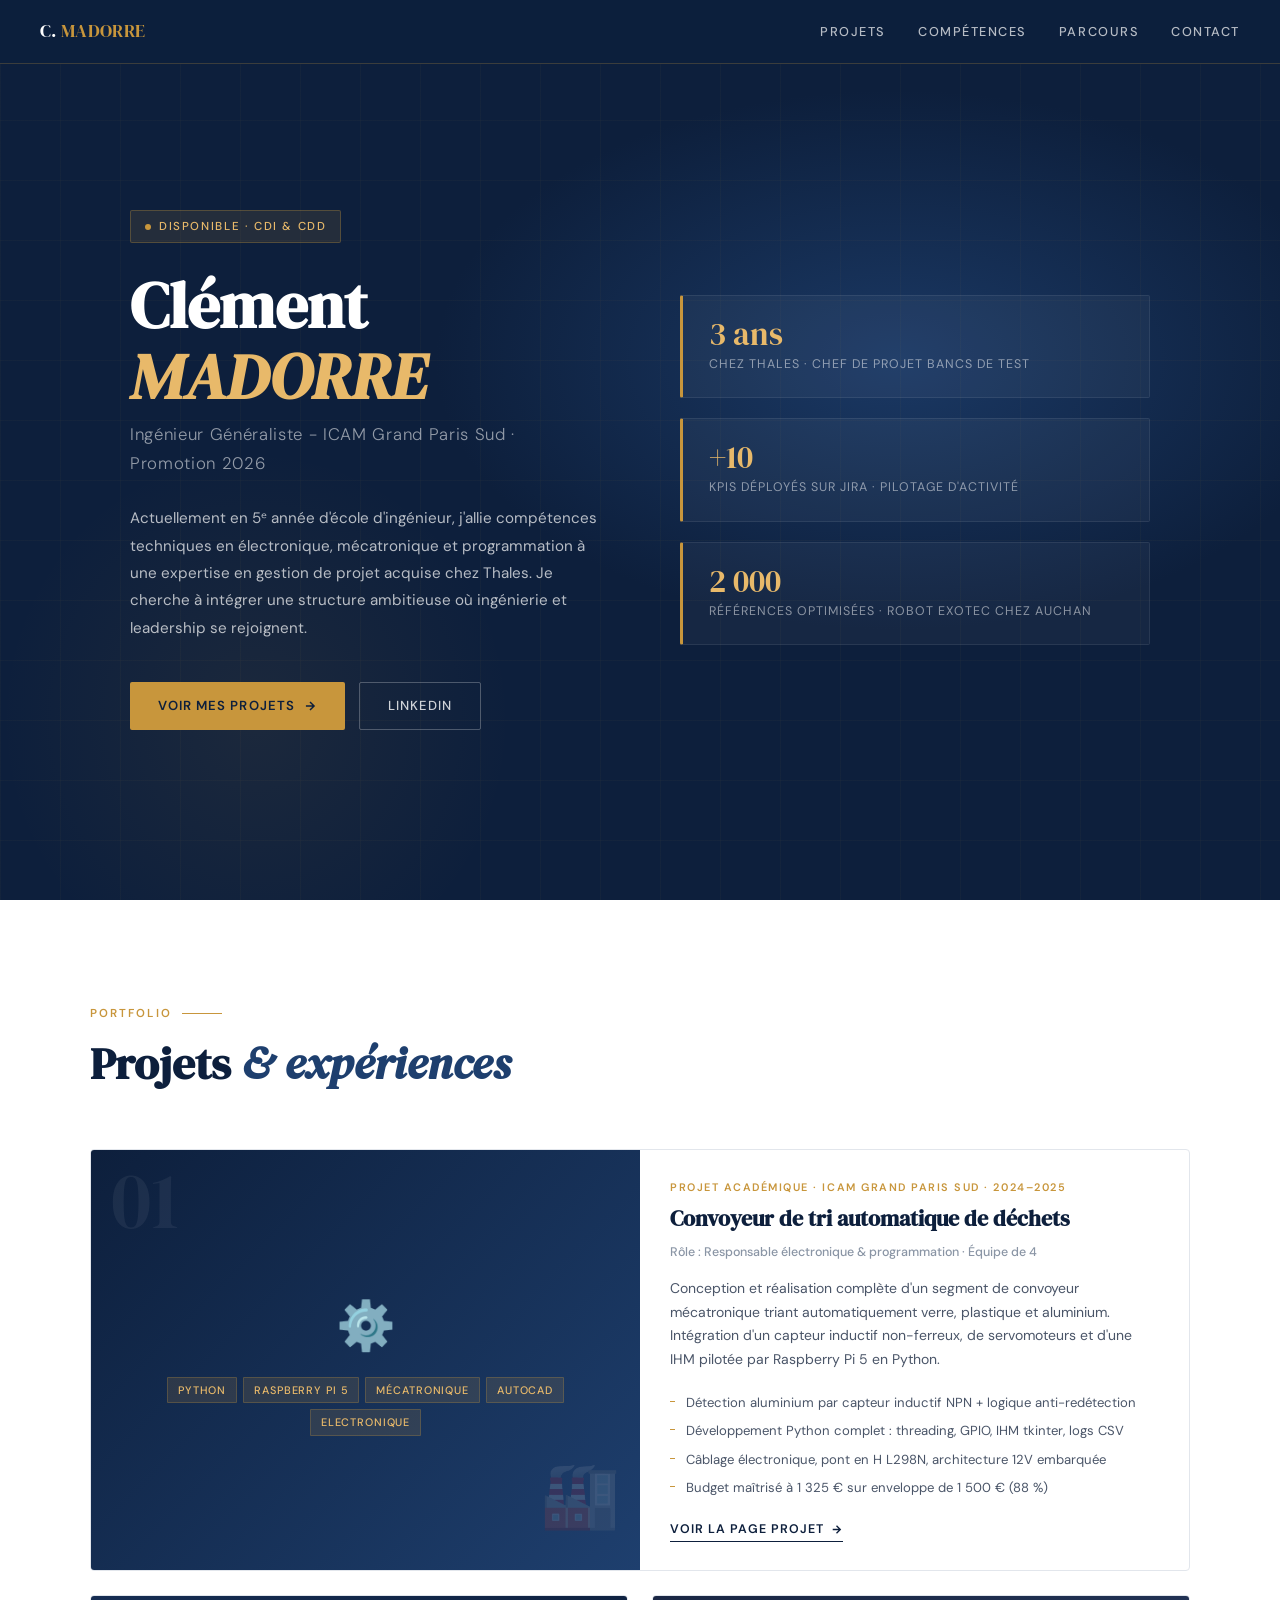
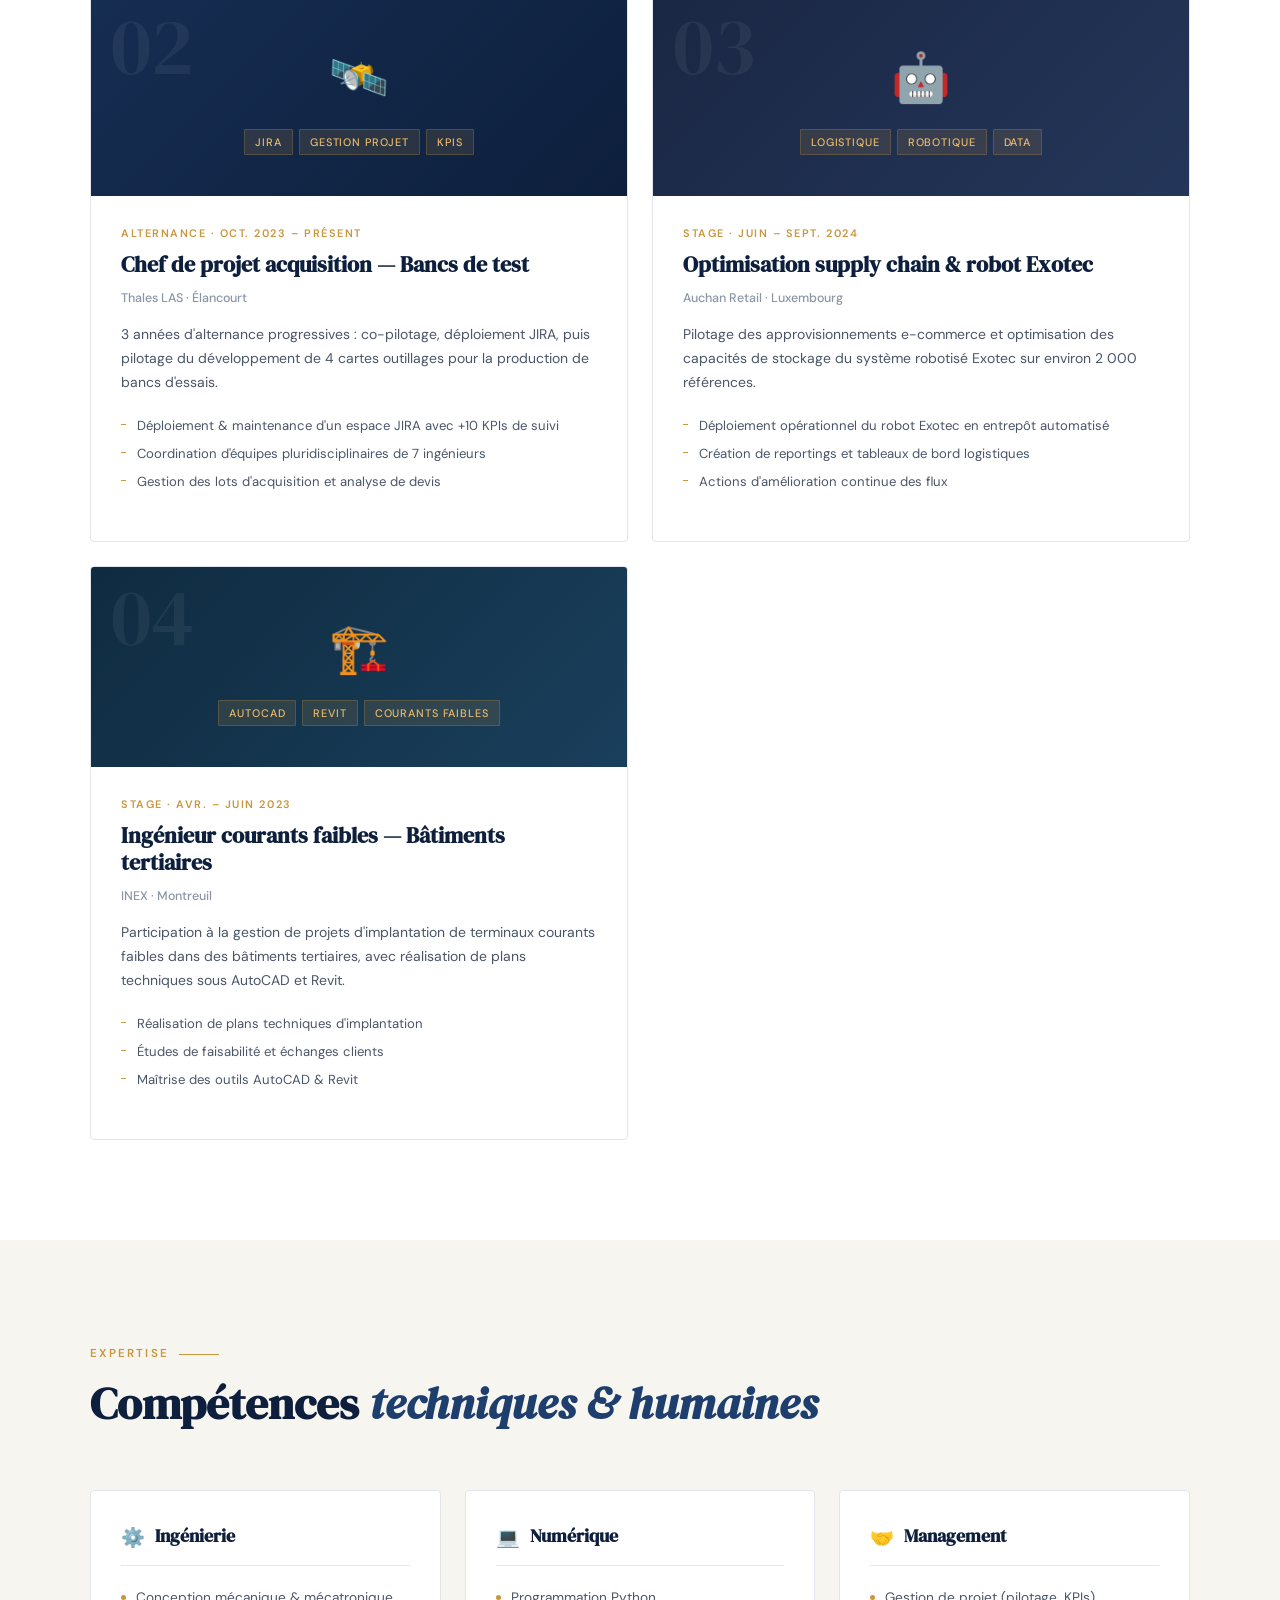
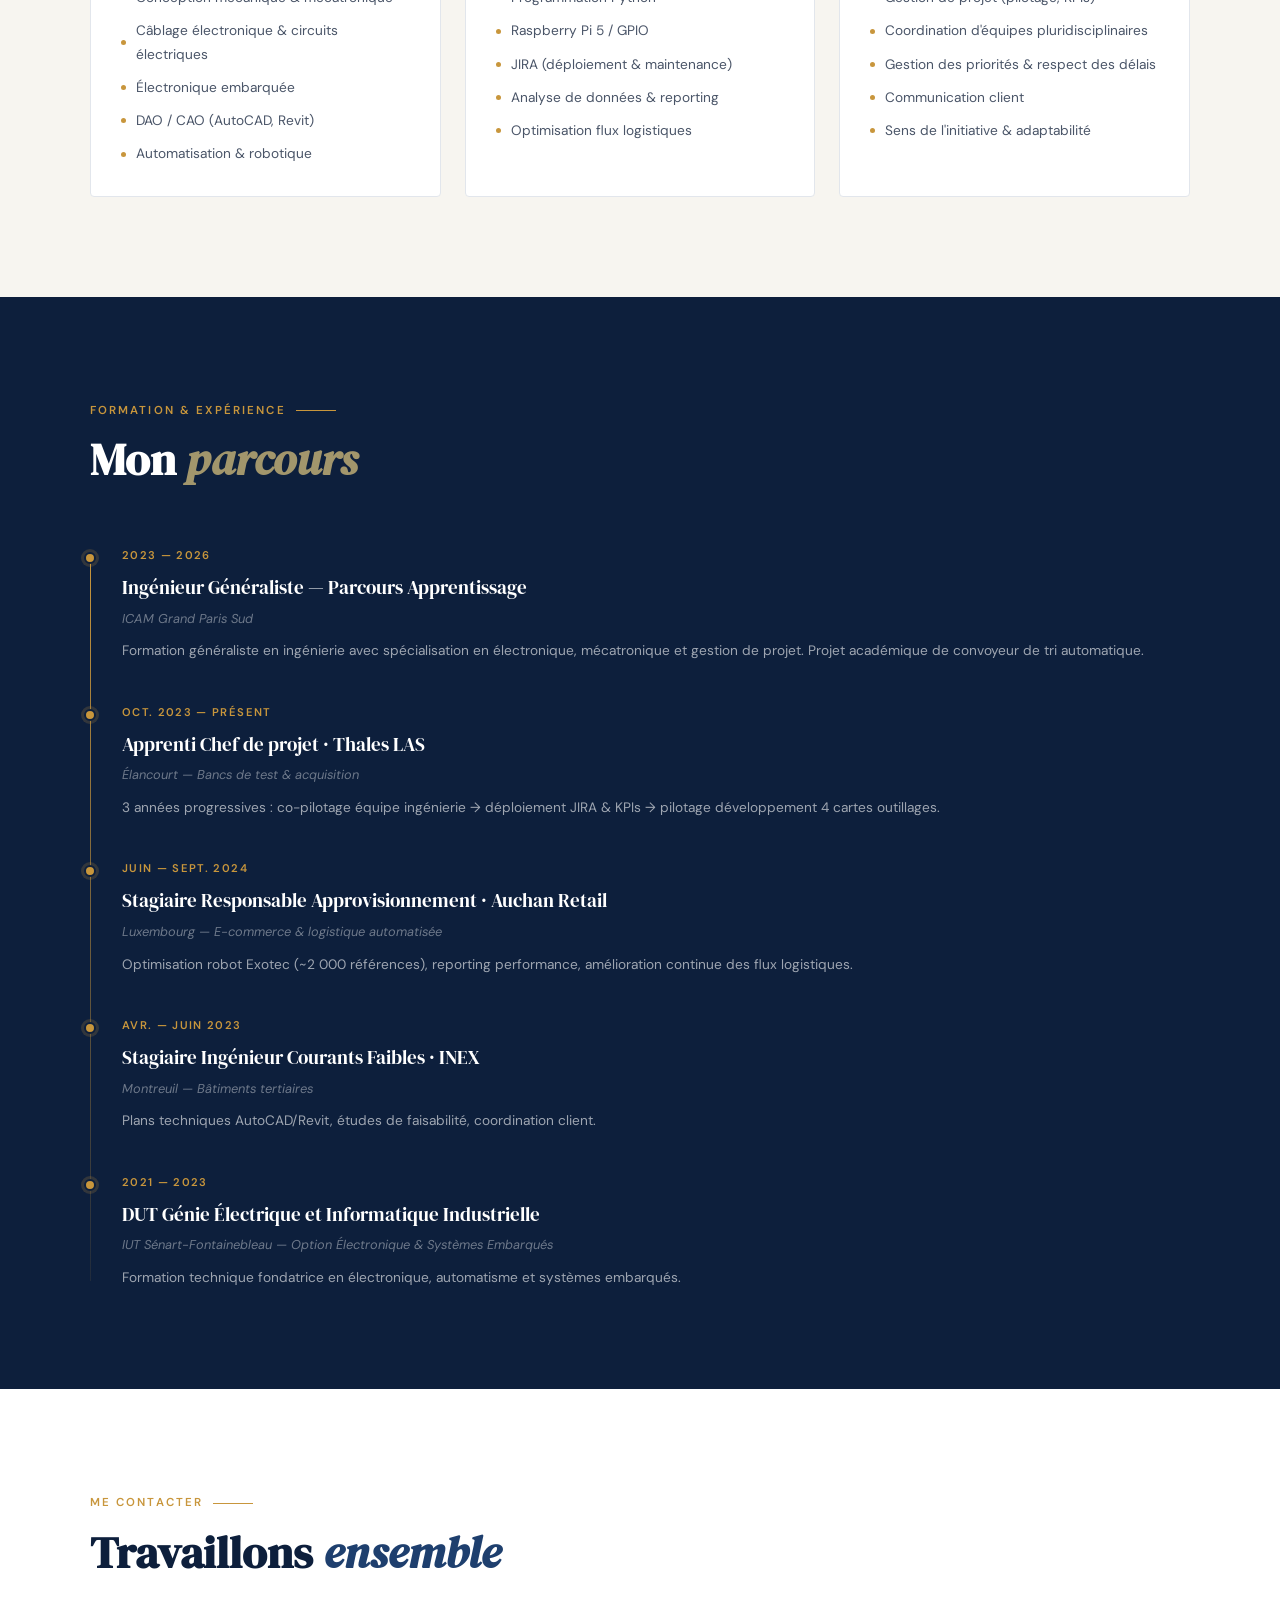
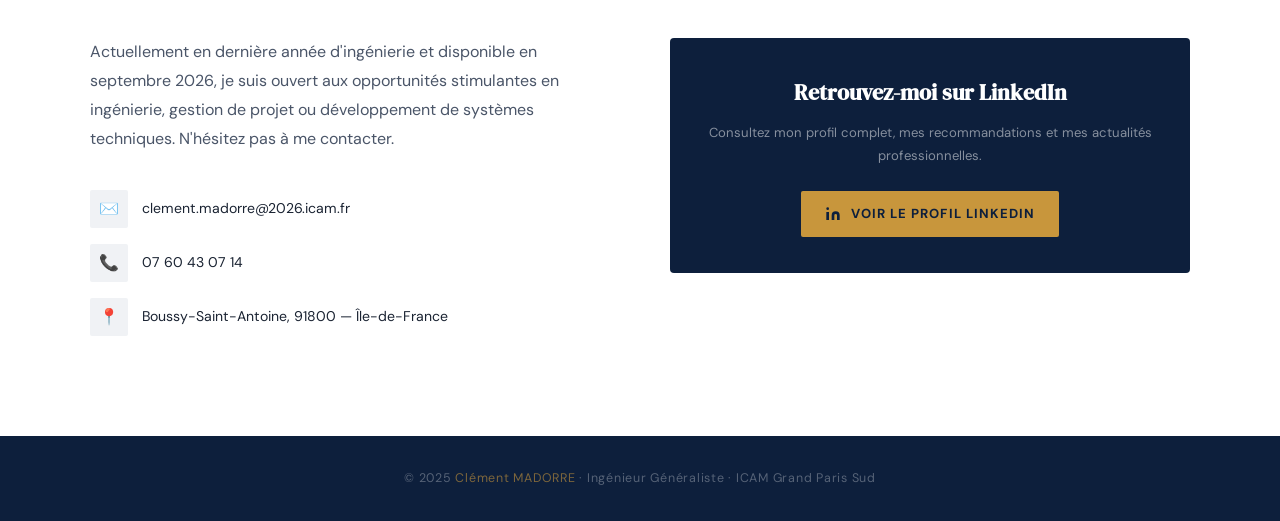
==== index.html @ f9c8847c "Update index.html" ====
<!DOCTYPE html>
<html lang="fr">
<head>
<meta charset="UTF-8">
<meta name="viewport" content="width=device-width, initial-scale=1.0">
<title>Clément MADORRE — Ingénieur Généraliste</title>
<link rel="preconnect" href="https://fonts.googleapis.com">
<link rel="preconnect" href="https://fonts.gstatic.com" crossorigin>
<link href="https://fonts.googleapis.com/css2?family=DM+Serif+Display:ital@0;1&family=DM+Sans:ital,opsz,wght@0,9..40,300;0,9..40,400;0,9..40,500;0,9..40,600;1,9..40,300&display=swap" rel="stylesheet">
<style>
*, *::before, *::after { margin: 0; padding: 0; box-sizing: border-box; }

:root {
  --navy: #0d1f3c;
  --navy-mid: #162d52;
  --navy-light: #1e3f6e;
  --gold: #c8963c;
  --gold-light: #e8b96a;
  --cream: #f7f5f0;
  --white: #ffffff;
  --gray-100: #f0f2f5;
  --gray-200: #e2e6ec;
  --gray-400: #8a95a5;
  --gray-600: #4a5568;
  --text: #1a2332;
}

html { scroll-behavior: smooth; }

body {
  font-family: 'DM Sans', sans-serif;
  background: var(--cream);
  color: var(--text);
  overflow-x: hidden;
  font-size: 15px;
  line-height: 1.7;
}

/* ─── NAV ─── */
nav {
  position: fixed;
  top: 0;
  left: 0;
  right: 0;
  z-index: 100;
  padding: 0 40px;
  height: 64px;
  display: flex;
  align-items: center;
  justify-content: space-between;
  background: rgba(13, 31, 60, 0.97);
  backdrop-filter: blur(12px);
  border-bottom: 1px solid rgba(200, 150, 60, 0.25);
}

.nav-logo {
  font-family: 'DM Serif Display', serif;
  color: var(--white);
  font-size: 1.1rem;
  letter-spacing: 0.02em;
}

.nav-logo span { color: var(--gold); }

.nav-links { display: flex; gap: 32px; list-style: none; }
.nav-links a {
  color: rgba(255,255,255,0.7);
  text-decoration: none;
  font-size: 0.8rem;
  font-weight: 500;
  letter-spacing: 0.12em;
  text-transform: uppercase;
  transition: color 0.2s;
}
.nav-links a:hover { color: var(--gold-light); }

/* ─── HERO ─── */
.hero {
  min-height: 100vh;
  background: var(--navy);
  display: flex;
  align-items: center;
  position: relative;
  overflow: hidden;
}

.hero::before {
  content: '';
  position: absolute;
  inset: 0;
  background:
    radial-gradient(ellipse 60% 50% at 70% 40%, rgba(30, 63, 110, 0.8) 0%, transparent 60%),
    radial-gradient(ellipse 40% 60% at 20% 80%, rgba(200, 150, 60, 0.08) 0%, transparent 50%);
}

.hero-grid {
  position: absolute;
  inset: 0;
  background-image:
    linear-gradient(rgba(200,150,60,0.04) 1px, transparent 1px),
    linear-gradient(90deg, rgba(200,150,60,0.04) 1px, transparent 1px);
  background-size: 60px 60px;
}

.hero-content {
  position: relative;
  max-width: 1100px;
  margin: 0 auto;
  padding: 120px 40px 80px;
  display: grid;
  grid-template-columns: 1fr 1fr;
  gap: 80px;
  align-items: center;
}

.hero-tag {
  display: inline-flex;
  align-items: center;
  gap: 8px;
  background: rgba(200, 150, 60, 0.12);
  border: 1px solid rgba(200, 150, 60, 0.3);
  color: var(--gold-light);
  padding: 6px 14px;
  border-radius: 2px;
  font-size: 0.72rem;
  font-weight: 500;
  letter-spacing: 0.14em;
  text-transform: uppercase;
  margin-bottom: 28px;
}

.hero-tag::before {
  content: '';
  width: 6px;
  height: 6px;
  border-radius: 50%;
  background: var(--gold);
  animation: pulse-dot 2s ease-in-out infinite;
}

@keyframes pulse-dot {
  0%, 100% { opacity: 1; transform: scale(1); }
  50% { opacity: 0.4; transform: scale(0.7); }
}

.hero-name {
  font-family: 'DM Serif Display', serif;
  font-size: clamp(2.8rem, 5vw, 4.2rem);
  color: var(--white);
  line-height: 1.1;
  margin-bottom: 8px;
}

.hero-name em {
  font-style: italic;
  color: var(--gold-light);
}

.hero-title {
  font-size: 1.05rem;
  color: rgba(255,255,255,0.55);
  font-weight: 300;
  letter-spacing: 0.04em;
  margin-bottom: 28px;
}

.hero-bio {
  color: rgba(255,255,255,0.7);
  font-size: 0.95rem;
  line-height: 1.8;
  max-width: 480px;
  margin-bottom: 40px;
}

.hero-cta {
  display: flex;
  gap: 14px;
  flex-wrap: wrap;
}

.btn-primary {
  background: var(--gold);
  color: var(--navy);
  padding: 12px 28px;
  border-radius: 2px;
  text-decoration: none;
  font-weight: 600;
  font-size: 0.82rem;
  letter-spacing: 0.08em;
  text-transform: uppercase;
  transition: background 0.2s, transform 0.15s;
  display: inline-flex;
  align-items: center;
  gap: 8px;
}

.btn-primary:hover { background: var(--gold-light); transform: translateY(-1px); }

.btn-outline {
  border: 1px solid rgba(255,255,255,0.25);
  color: rgba(255,255,255,0.8);
  padding: 12px 28px;
  border-radius: 2px;
  text-decoration: none;
  font-weight: 500;
  font-size: 0.82rem;
  letter-spacing: 0.08em;
  text-transform: uppercase;
  transition: border-color 0.2s, color 0.2s, transform 0.15s;
}

.btn-outline:hover {
  border-color: var(--gold-light);
  color: var(--gold-light);
  transform: translateY(-1px);
}

.hero-stats {
  display: grid;
  gap: 20px;
}

.stat-card {
  background: rgba(255,255,255,0.04);
  border: 1px solid rgba(255,255,255,0.08);
  border-left: 3px solid var(--gold);
  padding: 22px 26px;
  border-radius: 2px;
  transition: background 0.2s;
}

.stat-card:hover { background: rgba(255,255,255,0.07); }

.stat-num {
  font-family: 'DM Serif Display', serif;
  font-size: 2rem;
  color: var(--gold-light);
  line-height: 1;
  margin-bottom: 4px;
}

.stat-label {
  font-size: 0.78rem;
  color: rgba(255,255,255,0.5);
  letter-spacing: 0.08em;
  text-transform: uppercase;
}

/* ─── SECTIONS ─── */
.section { padding: 100px 40px; }
.section-inner { max-width: 1100px; margin: 0 auto; }

.section-header {
  margin-bottom: 60px;
}

.section-label {
  display: inline-flex;
  align-items: center;
  gap: 10px;
  color: var(--gold);
  font-size: 0.72rem;
  font-weight: 600;
  letter-spacing: 0.18em;
  text-transform: uppercase;
  margin-bottom: 14px;
}

.section-label::after {
  content: '';
  display: block;
  width: 40px;
  height: 1px;
  background: var(--gold);
}

.section-title {
  font-family: 'DM Serif Display', serif;
  font-size: clamp(2rem, 3.5vw, 2.8rem);
  color: var(--navy);
  line-height: 1.15;
}

.section-title em { font-style: italic; color: var(--navy-light); }

/* ─── PROJECTS ─── */
.projects-bg { background: var(--white); }

.projects-grid {
  display: grid;
  grid-template-columns: repeat(2, 1fr);
  gap: 24px;
}

.project-card {
  background: var(--white);
  border: 1px solid var(--gray-200);
  border-radius: 4px;
  overflow: hidden;
  transition: transform 0.25s, box-shadow 0.25s;
  position: relative;
}

.project-card:hover {
  transform: translateY(-4px);
  box-shadow: 0 20px 50px rgba(13, 31, 60, 0.1);
}

.project-card.featured {
  grid-column: 1 / -1;
  display: grid;
  grid-template-columns: 1fr 1fr;
}

.project-visual {
  background: var(--navy);
  min-height: 200px;
  display: flex;
  align-items: center;
  justify-content: center;
  position: relative;
  overflow: hidden;
}

.project-card.featured .project-visual { min-height: 340px; }

.project-visual-icon {
  font-size: 4rem;
  opacity: 0.15;
  position: absolute;
  bottom: 20px;
  right: 20px;
}

.project-visual-content {
  position: relative;
  z-index: 1;
  text-align: center;
  padding: 30px;
}

.project-num {
  font-family: 'DM Serif Display', serif;
  font-size: 5rem;
  color: rgba(255,255,255,0.06);
  position: absolute;
  top: 10px;
  left: 20px;
  line-height: 1;
  pointer-events: none;
  user-select: none;
}

.project-icon-main {
  font-size: 3rem;
  margin-bottom: 10px;
  display: block;
}

.project-tech-pills {
  display: flex;
  flex-wrap: wrap;
  gap: 6px;
  justify-content: center;
}

.tech-pill {
  background: rgba(200, 150, 60, 0.15);
  color: var(--gold-light);
  border: 1px solid rgba(200, 150, 60, 0.25);
  padding: 3px 10px;
  border-radius: 1px;
  font-size: 0.68rem;
  font-weight: 500;
  letter-spacing: 0.08em;
  text-transform: uppercase;
}

.project-body {
  padding: 28px 30px;
  display: flex;
  flex-direction: column;
}

.project-category {
  font-size: 0.68rem;
  font-weight: 600;
  letter-spacing: 0.14em;
  text-transform: uppercase;
  color: var(--gold);
  margin-bottom: 8px;
}

.project-name {
  font-family: 'DM Serif Display', serif;
  font-size: 1.35rem;
  color: var(--navy);
  line-height: 1.25;
  margin-bottom: 10px;
}

.project-company {
  font-size: 0.78rem;
  color: var(--gray-400);
  margin-bottom: 14px;
  font-weight: 500;
}

.project-desc {
  font-size: 0.875rem;
  color: var(--gray-600);
  line-height: 1.7;
  flex: 1;
  margin-bottom: 20px;
}

.project-highlights {
  list-style: none;
  margin-bottom: 20px;
  display: flex;
  flex-direction: column;
  gap: 6px;
}

.project-highlights li {
  font-size: 0.82rem;
  color: var(--gray-600);
  padding-left: 16px;
  position: relative;
}

.project-highlights li::before {
  content: '';
  position: absolute;
  left: 0;
  top: 9px;
  width: 5px;
  height: 1px;
  background: var(--gold);
}

.project-link {
  display: inline-flex;
  align-items: center;
  gap: 6px;
  color: var(--navy);
  text-decoration: none;
  font-size: 0.78rem;
  font-weight: 600;
  letter-spacing: 0.08em;
  text-transform: uppercase;
  border-bottom: 1.5px solid var(--navy);
  padding-bottom: 1px;
  width: fit-content;
  transition: color 0.2s, border-color 0.2s;
  margin-top: auto;
}

.project-link:hover { color: var(--gold); border-color: var(--gold); }
.project-link svg { transition: transform 0.2s; }
.project-link:hover svg { transform: translateX(3px); }

/* ─── SKILLS ─── */
.skills-bg { background: var(--cream); }

.skills-grid {
  display: grid;
  grid-template-columns: repeat(3, 1fr);
  gap: 24px;
}

.skill-group {
  background: var(--white);
  border: 1px solid var(--gray-200);
  padding: 30px;
  border-radius: 4px;
}

.skill-group-title {
  font-family: 'DM Serif Display', serif;
  font-size: 1.1rem;
  color: var(--navy);
  margin-bottom: 20px;
  padding-bottom: 12px;
  border-bottom: 1px solid var(--gray-200);
  display: flex;
  align-items: center;
  gap: 10px;
}

.skill-group-title span { font-size: 1.2rem; }

.skill-list {
  list-style: none;
  display: flex;
  flex-direction: column;
  gap: 10px;
}

.skill-item {
  display: flex;
  align-items: center;
  gap: 10px;
  font-size: 0.855rem;
  color: var(--gray-600);
}

.skill-dot {
  width: 5px;
  height: 5px;
  border-radius: 50%;
  background: var(--gold);
  flex-shrink: 0;
}

/* ─── TIMELINE / PARCOURS ─── */
.parcours-bg { background: var(--navy); }
.parcours-bg .section-title { color: var(--white); }
.parcours-bg .section-label { color: var(--gold); }
.parcours-bg .section-label::after { background: var(--gold); }

.timeline {
  position: relative;
  padding-left: 32px;
}

.timeline::before {
  content: '';
  position: absolute;
  left: 0;
  top: 8px;
  bottom: 8px;
  width: 1px;
  background: linear-gradient(to bottom, var(--gold), rgba(200,150,60,0.1));
}

.timeline-item {
  position: relative;
  margin-bottom: 40px;
  animation: fade-up 0.5s ease both;
}

.timeline-item:last-child { margin-bottom: 0; }

.timeline-dot {
  position: absolute;
  left: -38px;
  top: 6px;
  width: 12px;
  height: 12px;
  border-radius: 50%;
  background: var(--gold);
  border: 2px solid var(--navy);
  box-shadow: 0 0 0 3px rgba(200,150,60,0.2);
}

.timeline-date {
  font-size: 0.7rem;
  font-weight: 600;
  letter-spacing: 0.12em;
  text-transform: uppercase;
  color: var(--gold);
  margin-bottom: 6px;
}

.timeline-title {
  font-family: 'DM Serif Display', serif;
  font-size: 1.2rem;
  color: var(--white);
  margin-bottom: 4px;
}

.timeline-org {
  font-size: 0.8rem;
  color: rgba(255,255,255,0.4);
  margin-bottom: 10px;
  font-style: italic;
}

.timeline-desc {
  font-size: 0.855rem;
  color: rgba(255,255,255,0.6);
  line-height: 1.7;
}

/* ─── CONTACT ─── */
.contact-bg { background: var(--white); }

.contact-grid {
  display: grid;
  grid-template-columns: 1fr 1fr;
  gap: 60px;
  align-items: start;
}

.contact-text {
  font-size: 1rem;
  color: var(--gray-600);
  line-height: 1.8;
  margin-bottom: 36px;
}

.contact-items {
  display: flex;
  flex-direction: column;
  gap: 16px;
}

.contact-item {
  display: flex;
  align-items: center;
  gap: 14px;
  text-decoration: none;
  color: var(--text);
  font-size: 0.88rem;
  transition: color 0.2s;
}

.contact-item:hover { color: var(--gold); }

.contact-icon {
  width: 38px;
  height: 38px;
  background: var(--gray-100);
  border-radius: 2px;
  display: flex;
  align-items: center;
  justify-content: center;
  font-size: 1rem;
  flex-shrink: 0;
}

.contact-qr {
  background: var(--navy);
  border-radius: 4px;
  padding: 36px;
  text-align: center;
  color: var(--white);
}

.contact-qr h3 {
  font-family: 'DM Serif Display', serif;
  font-size: 1.4rem;
  margin-bottom: 10px;
}

.contact-qr p {
  font-size: 0.82rem;
  color: rgba(255,255,255,0.5);
  margin-bottom: 24px;
}

.linkedin-cta {
  display: inline-flex;
  align-items: center;
  gap: 10px;
  background: var(--gold);
  color: var(--navy);
  text-decoration: none;
  padding: 12px 24px;
  border-radius: 2px;
  font-weight: 700;
  font-size: 0.82rem;
  letter-spacing: 0.08em;
  text-transform: uppercase;
  transition: background 0.2s;
}

.linkedin-cta:hover { background: var(--gold-light); }

/* ─── FOOTER ─── */
footer {
  background: var(--navy);
  padding: 32px 40px;
  text-align: center;
  color: rgba(255,255,255,0.3);
  font-size: 0.78rem;
  letter-spacing: 0.06em;
}

footer span { color: rgba(200,150,60,0.6); }

/* ─── ANIMATIONS ─── */
@keyframes fade-up {
  from { opacity: 0; transform: translateY(20px); }
  to { opacity: 1; transform: translateY(0); }
}

.reveal {
  opacity: 0;
  transform: translateY(24px);
  transition: opacity 0.6s ease, transform 0.6s ease;
}

.reveal.visible {
  opacity: 1;
  transform: translateY(0);
}

/* ─── RESPONSIVE ─── */
@media (max-width: 900px) {
  .hero-content { grid-template-columns: 1fr; gap: 40px; }
  .hero-stats { grid-template-columns: repeat(3, 1fr); }
  .projects-grid { grid-template-columns: 1fr; }
  .project-card.featured { grid-template-columns: 1fr; }
  .skills-grid { grid-template-columns: 1fr 1fr; }
  .contact-grid { grid-template-columns: 1fr; }
  nav { padding: 0 20px; }
  .nav-links { gap: 18px; }
}

@media (max-width: 600px) {
  .section { padding: 70px 24px; }
  .hero-content { padding: 100px 24px 60px; }
  .hero-stats { grid-template-columns: 1fr; }
  .skills-grid { grid-template-columns: 1fr; }
  .nav-links { display: none; }
}
</style>
</head>
<body>

<!-- NAV -->
<nav>
  <div class="nav-logo">C. <span>MADORRE</span></div>
  <ul class="nav-links">
    <li><a href="#projets">Projets</a></li>
    <li><a href="#competences">Compétences</a></li>
    <li><a href="#parcours">Parcours</a></li>
    <li><a href="#contact">Contact</a></li>
  </ul>
</nav>

<!-- HERO -->
<section class="hero">
  <div class="hero-grid"></div>
  <div class="hero-content">
    <div>
      <div class="hero-tag">Disponible · CDI & CDD</div>
      <h1 class="hero-name">Clément<br><em>MADORRE</em></h1>
      <p class="hero-title">Ingénieur Généraliste - ICAM Grand Paris Sud · Promotion 2026</p>
      <p class="hero-bio">
        Actuellement en 5ᵉ année d'école d'ingénieur, j'allie compétences techniques en électronique, mécatronique et programmation à une expertise en gestion de projet acquise chez Thales. Je cherche à intégrer une structure ambitieuse où ingénierie et leadership se rejoignent.
      </p>
      <div class="hero-cta">
        <a href="#projets" class="btn-primary">
          Voir mes projets
          <svg width="14" height="14" viewBox="0 0 24 24" fill="none" stroke="currentColor" stroke-width="2.5"><path d="M5 12h14M12 5l7 7-7 7"/></svg>
        </a>
        <a href="https://www.linkedin.com/in/clément-madorre-2003c0310/" target="_blank" class="btn-outline">LinkedIn</a>
      </div>
    </div>
    <div class="hero-stats">
      <div class="stat-card">
        <div class="stat-num">3 ans</div>
        <div class="stat-label">Chez Thales · Chef de projet bancs de test</div>
      </div>
      <div class="stat-card">
        <div class="stat-num">+10</div>
        <div class="stat-label">KPIs déployés sur JIRA · Pilotage d'activité</div>
      </div>
      <div class="stat-card">
        <div class="stat-num">2 000</div>
        <div class="stat-label">Références optimisées · Robot Exotec chez Auchan</div>
      </div>
    </div>
  </div>
</section>

<!-- PROJETS -->
<section id="projets" class="section projects-bg">
  <div class="section-inner">
    <div class="section-header reveal">
      <div class="section-label">Portfolio</div>
      <h2 class="section-title">Projets <em>& expériences</em></h2>
    </div>

    <div class="projects-grid">

      <!-- FEATURED : CONVOYEUR -->
      <div class="project-card featured reveal">
        <div class="project-visual" style="background: linear-gradient(135deg, #0d1f3c 0%, #1e3f6e 100%);">
          <div class="project-num">01</div>
          <div class="project-visual-content">
            <span class="project-icon-main">⚙️</span>
            <div class="project-tech-pills">
              <span class="tech-pill">Python</span>
              <span class="tech-pill">Raspberry Pi 5</span>
              <span class="tech-pill">Mécatronique</span>
              <span class="tech-pill">AutoCAD</span>
              <span class="tech-pill">Electronique</span>
            </div>
          </div>
          <div class="project-visual-icon">🏭</div>
        </div>
        <div class="project-body">
          <div class="project-category">Projet académique · ICAM Grand Paris Sud · 2024–2025</div>
          <h3 class="project-name">Convoyeur de tri automatique de déchets</h3>
          <p class="project-company">Rôle : Responsable électronique & programmation · Équipe de 4</p>
          <p class="project-desc">
            Conception et réalisation complète d'un segment de convoyeur mécatronique triant automatiquement verre, plastique et aluminium. Intégration d'un capteur inductif non-ferreux, de servomoteurs et d'une IHM pilotée par Raspberry Pi 5 en Python.
          </p>
          <ul class="project-highlights">
            <li>Détection aluminium par capteur inductif NPN + logique anti-redétection</li>
            <li>Développement Python complet : threading, GPIO, IHM tkinter, logs CSV</li>
            <li>Câblage électronique, pont en H L298N, architecture 12V embarquée</li>
            <li>Budget maîtrisé à 1 325 € sur enveloppe de 1 500 € (88 %)</li>
          </ul>
          <a href="Page_WEB_FINAL.html" class="project-link">
            Voir la page projet
            <svg width="13" height="13" viewBox="0 0 24 24" fill="none" stroke="currentColor" stroke-width="2.5"><path d="M5 12h14M12 5l7 7-7 7"/></svg>
          </a>
        </div>
      </div>

      <!-- THALES -->
      <div class="project-card reveal">
        <div class="project-visual" style="background: linear-gradient(135deg, #162d52 0%, #0d1f3c 100%);">
          <div class="project-num">02</div>
          <div class="project-visual-content">
            <span class="project-icon-main">🛰️</span>
            <div class="project-tech-pills">
              <span class="tech-pill">JIRA</span>
              <span class="tech-pill">Gestion projet</span>
              <span class="tech-pill">KPIs</span>
            </div>
          </div>
        </div>
        <div class="project-body">
          <div class="project-category">Alternance · Oct. 2023 – Présent</div>
          <h3 class="project-name">Chef de projet acquisition — Bancs de test</h3>
          <p class="project-company">Thales LAS · Élancourt</p>
          <p class="project-desc">3 années d'alternance progressives : co-pilotage, déploiement JIRA, puis pilotage du développement de 4 cartes outillages pour la production de bancs d'essais.</p>
          <ul class="project-highlights">
            <li>Déploiement & maintenance d'un espace JIRA avec +10 KPIs de suivi</li>
            <li>Coordination d'équipes pluridisciplinaires de 7 ingénieurs</li>
            <li>Gestion des lots d'acquisition et analyse de devis</li>
          </ul>
        </div>
      </div>

      <!-- AUCHAN -->
      <div class="project-card reveal">
        <div class="project-visual" style="background: linear-gradient(135deg, #1a2744 0%, #243659 100%);">
          <div class="project-num">03</div>
          <div class="project-visual-content">
            <span class="project-icon-main">🤖</span>
            <div class="project-tech-pills">
              <span class="tech-pill">Logistique</span>
              <span class="tech-pill">Robotique</span>
              <span class="tech-pill">Data</span>
            </div>
          </div>
        </div>
        <div class="project-body">
          <div class="project-category">Stage · Juin – Sept. 2024</div>
          <h3 class="project-name">Optimisation supply chain & robot Exotec</h3>
          <p class="project-company">Auchan Retail · Luxembourg</p>
          <p class="project-desc">Pilotage des approvisionnements e-commerce et optimisation des capacités de stockage du système robotisé Exotec sur environ 2 000 références.</p>
          <ul class="project-highlights">
            <li>Déploiement opérationnel du robot Exotec en entrepôt automatisé</li>
            <li>Création de reportings et tableaux de bord logistiques</li>
            <li>Actions d'amélioration continue des flux</li>
          </ul>
        </div>
      </div>

      <!-- INEX -->
      <div class="project-card reveal">
        <div class="project-visual" style="background: linear-gradient(135deg, #0f2b40 0%, #1a3f5c 100%);">
          <div class="project-num">04</div>
          <div class="project-visual-content">
            <span class="project-icon-main">🏗️</span>
            <div class="project-tech-pills">
              <span class="tech-pill">AutoCAD</span>
              <span class="tech-pill">Revit</span>
              <span class="tech-pill">Courants faibles</span>
            </div>
          </div>
        </div>
        <div class="project-body">
          <div class="project-category">Stage · Avr. – Juin 2023</div>
          <h3 class="project-name">Ingénieur courants faibles — Bâtiments tertiaires</h3>
          <p class="project-company">INEX · Montreuil</p>
          <p class="project-desc">Participation à la gestion de projets d'implantation de terminaux courants faibles dans des bâtiments tertiaires, avec réalisation de plans techniques sous AutoCAD et Revit.</p>
          <ul class="project-highlights">
            <li>Réalisation de plans techniques d'implantation</li>
            <li>Études de faisabilité et échanges clients</li>
            <li>Maîtrise des outils AutoCAD & Revit</li>
          </ul>
        </div>
      </div>

    </div>
  </div>
</section>

<!-- COMPÉTENCES -->
<section id="competences" class="section skills-bg">
  <div class="section-inner">
    <div class="section-header reveal">
      <div class="section-label">Expertise</div>
      <h2 class="section-title">Compétences <em>techniques & humaines</em></h2>
    </div>
    <div class="skills-grid">
      <div class="skill-group reveal">
        <h3 class="skill-group-title"><span>⚙️</span> Ingénierie</h3>
        <ul class="skill-list">
          <li class="skill-item"><span class="skill-dot"></span>Conception mécanique & mécatronique</li>
          <li class="skill-item"><span class="skill-dot"></span>Câblage électronique & circuits électriques</li>
          <li class="skill-item"><span class="skill-dot"></span>Électronique embarquée</li>
          <li class="skill-item"><span class="skill-dot"></span>DAO / CAO (AutoCAD, Revit)</li>
          <li class="skill-item"><span class="skill-dot"></span>Automatisation & robotique</li>
        </ul>
      </div>
      <div class="skill-group reveal">
        <h3 class="skill-group-title"><span>💻</span> Numérique</h3>
        <ul class="skill-list">
          <li class="skill-item"><span class="skill-dot"></span>Programmation Python</li>
          <li class="skill-item"><span class="skill-dot"></span>Raspberry Pi 5 / GPIO</li>
          <li class="skill-item"><span class="skill-dot"></span>JIRA (déploiement & maintenance)</li>
          <li class="skill-item"><span class="skill-dot"></span>Analyse de données & reporting</li>
          <li class="skill-item"><span class="skill-dot"></span>Optimisation flux logistiques</li>
        </ul>
      </div>
      <div class="skill-group reveal">
        <h3 class="skill-group-title"><span>🤝</span> Management</h3>
        <ul class="skill-list">
          <li class="skill-item"><span class="skill-dot"></span>Gestion de projet (pilotage, KPIs)</li>
          <li class="skill-item"><span class="skill-dot"></span>Coordination d'équipes pluridisciplinaires</li>
          <li class="skill-item"><span class="skill-dot"></span>Gestion des priorités & respect des délais</li>
          <li class="skill-item"><span class="skill-dot"></span>Communication client</li>
          <li class="skill-item"><span class="skill-dot"></span>Sens de l'initiative & adaptabilité</li>
        </ul>
      </div>
    </div>
  </div>
</section>

<!-- PARCOURS -->
<section id="parcours" class="section parcours-bg">
  <div class="section-inner">
    <div class="section-header reveal">
      <div class="section-label">Formation & expérience</div>
      <h2 class="section-title" style="color:white">Mon <em style="color:rgba(200,180,120,0.8)">parcours</em></h2>
    </div>
    <div class="timeline">
      <div class="timeline-item reveal">
        <div class="timeline-dot"></div>
        <div class="timeline-date">2023 — 2026</div>
        <div class="timeline-title">Ingénieur Généraliste — Parcours Apprentissage</div>
        <div class="timeline-org">ICAM Grand Paris Sud</div>
        <div class="timeline-desc">Formation généraliste en ingénierie avec spécialisation en électronique, mécatronique et gestion de projet. Projet académique de convoyeur de tri automatique.</div>
      </div>
      <div class="timeline-item reveal">
        <div class="timeline-dot"></div>
        <div class="timeline-date">Oct. 2023 — Présent</div>
        <div class="timeline-title">Apprenti Chef de projet · Thales LAS</div>
        <div class="timeline-org">Élancourt — Bancs de test & acquisition</div>
        <div class="timeline-desc">3 années progressives : co-pilotage équipe ingénierie → déploiement JIRA & KPIs → pilotage développement 4 cartes outillages.</div>
      </div>
      <div class="timeline-item reveal">
        <div class="timeline-dot"></div>
        <div class="timeline-date">Juin — Sept. 2024</div>
        <div class="timeline-title">Stagiaire Responsable Approvisionnement · Auchan Retail</div>
        <div class="timeline-org">Luxembourg — E-commerce & logistique automatisée</div>
        <div class="timeline-desc">Optimisation robot Exotec (~2 000 références), reporting performance, amélioration continue des flux logistiques.</div>
      </div>
      <div class="timeline-item reveal">
        <div class="timeline-dot"></div>
        <div class="timeline-date">Avr. — Juin 2023</div>
        <div class="timeline-title">Stagiaire Ingénieur Courants Faibles · INEX</div>
        <div class="timeline-org">Montreuil — Bâtiments tertiaires</div>
        <div class="timeline-desc">Plans techniques AutoCAD/Revit, études de faisabilité, coordination client.</div>
      </div>
      <div class="timeline-item reveal">
        <div class="timeline-dot"></div>
        <div class="timeline-date">2021 — 2023</div>
        <div class="timeline-title">DUT Génie Électrique et Informatique Industrielle</div>
        <div class="timeline-org">IUT Sénart-Fontainebleau — Option Électronique & Systèmes Embarqués</div>
        <div class="timeline-desc">Formation technique fondatrice en électronique, automatisme et systèmes embarqués.</div>
      </div>
    </div>
  </div>
</section>

<!-- CONTACT -->
<section id="contact" class="section contact-bg">
  <div class="section-inner">
    <div class="section-header reveal">
      <div class="section-label">Me contacter</div>
      <h2 class="section-title">Travaillons <em>ensemble</em></h2>
    </div>
    <div class="contact-grid">
      <div class="reveal">
        <p class="contact-text">
          Actuellement en dernière année d'ingénierie et disponible en septembre 2026, je suis ouvert aux opportunités stimulantes en ingénierie, gestion de projet ou développement de systèmes techniques. N'hésitez pas à me contacter.
        </p>
        <div class="contact-items">
          <a href="mailto:clement.madorre@2026.icam.fr" class="contact-item">
            <div class="contact-icon">✉️</div>
            clement.madorre@2026.icam.fr
          </a>
          <a href="tel:0760430714" class="contact-item">
            <div class="contact-icon">📞</div>
            07 60 43 07 14
          </a>
          <div class="contact-item">
            <div class="contact-icon">📍</div>
            Boussy-Saint-Antoine, 91800 — Île-de-France
          </div>
        </div>
      </div>
      <div class="contact-qr reveal">
        <h3>Retrouvez-moi sur LinkedIn</h3>
        <p>Consultez mon profil complet, mes recommandations et mes actualités professionnelles.</p>
        <a href="https://www.linkedin.com/in/clément-madorre-2003c0310/" target="_blank" class="linkedin-cta">
          <svg width="16" height="16" viewBox="0 0 24 24" fill="currentColor"><path d="M16 8a6 6 0 016 6v7h-4v-7a2 2 0 00-2-2 2 2 0 00-2 2v7h-4v-7a6 6 0 016-6zM2 9h4v12H2z"/><circle cx="4" cy="4" r="2"/></svg>
          Voir le profil LinkedIn
        </a>
      </div>
    </div>
  </div>
</section>

<footer>
  <p>© 2025 <span>Clément MADORRE</span> · Ingénieur Généraliste · ICAM Grand Paris Sud</p>
</footer>

<script>
const observer = new IntersectionObserver((entries) => {
  entries.forEach((entry, i) => {
    if (entry.isIntersecting) {
      setTimeout(() => entry.target.classList.add('visible'), i * 80);
    }
  });
}, { threshold: 0.12, rootMargin: '0px 0px -40px 0px' });

document.querySelectorAll('.reveal').forEach(el => observer.observe(el));
</script>
</body>
</html>
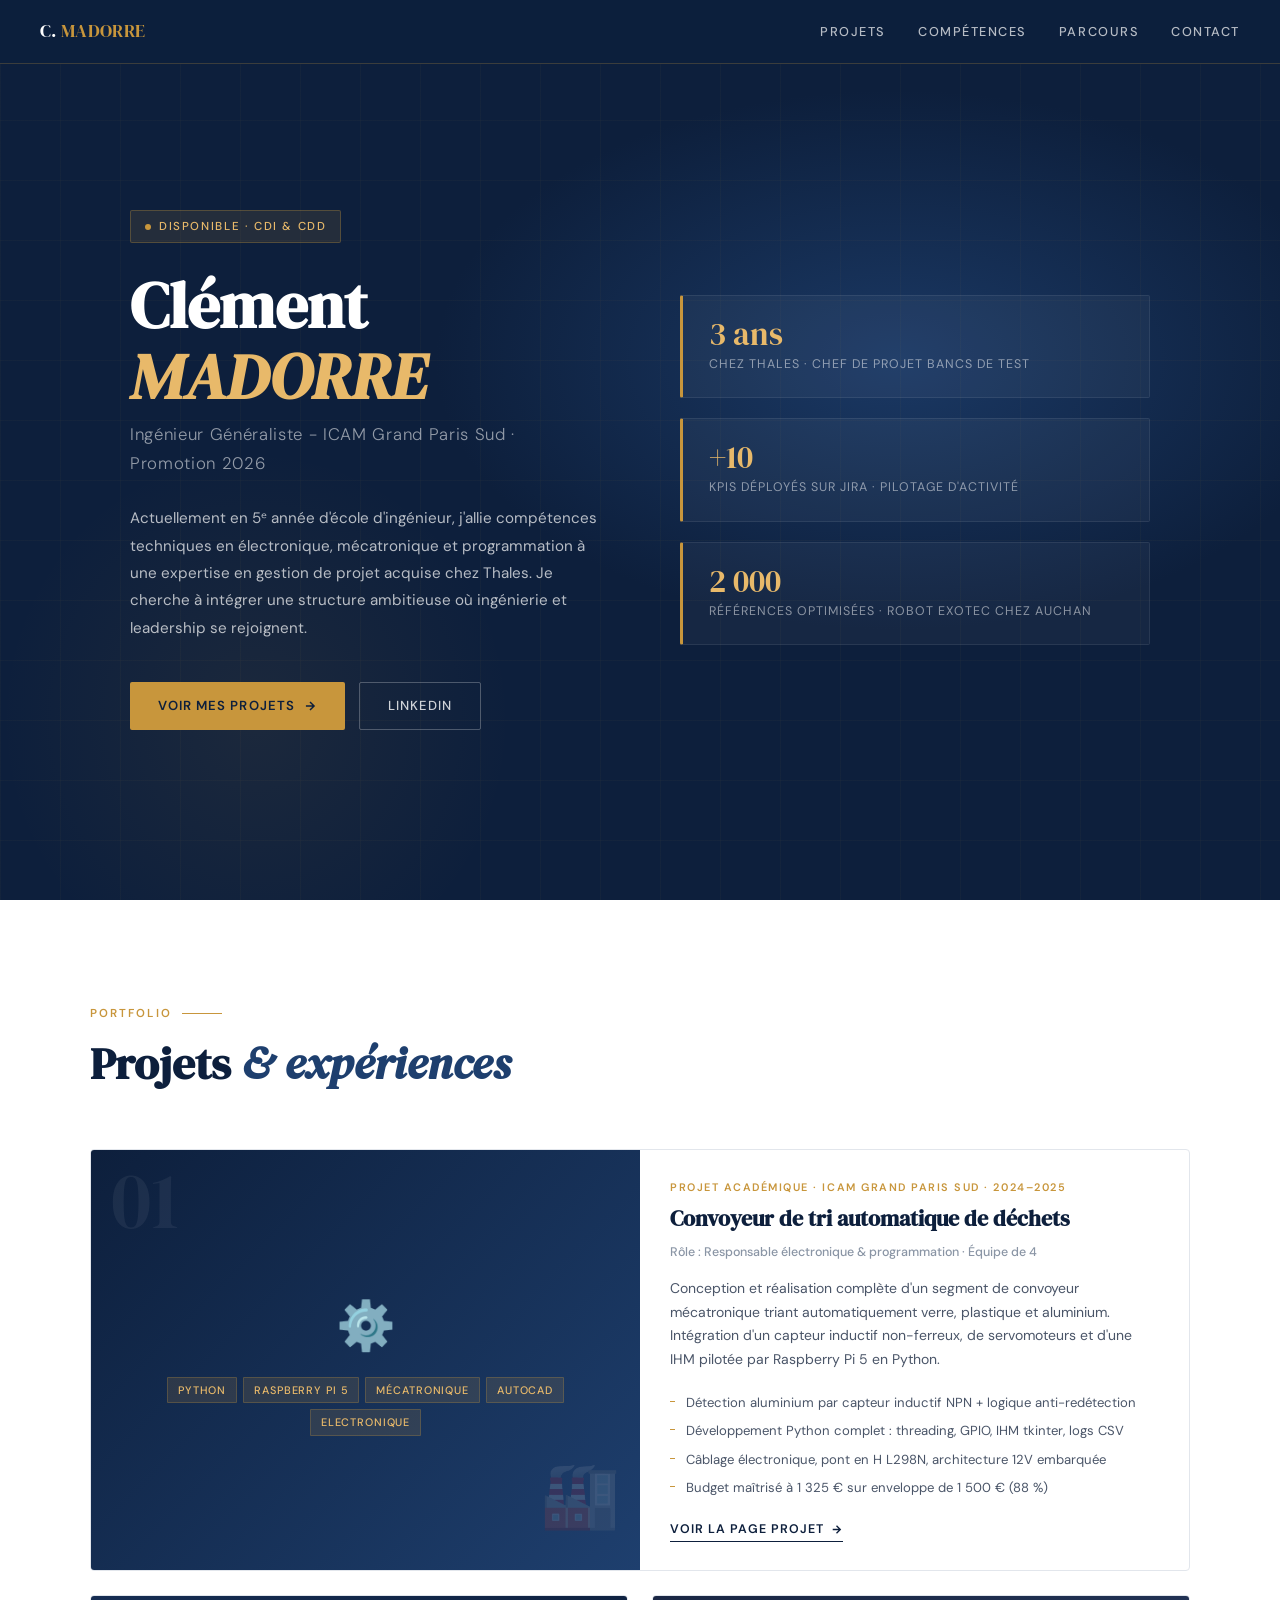
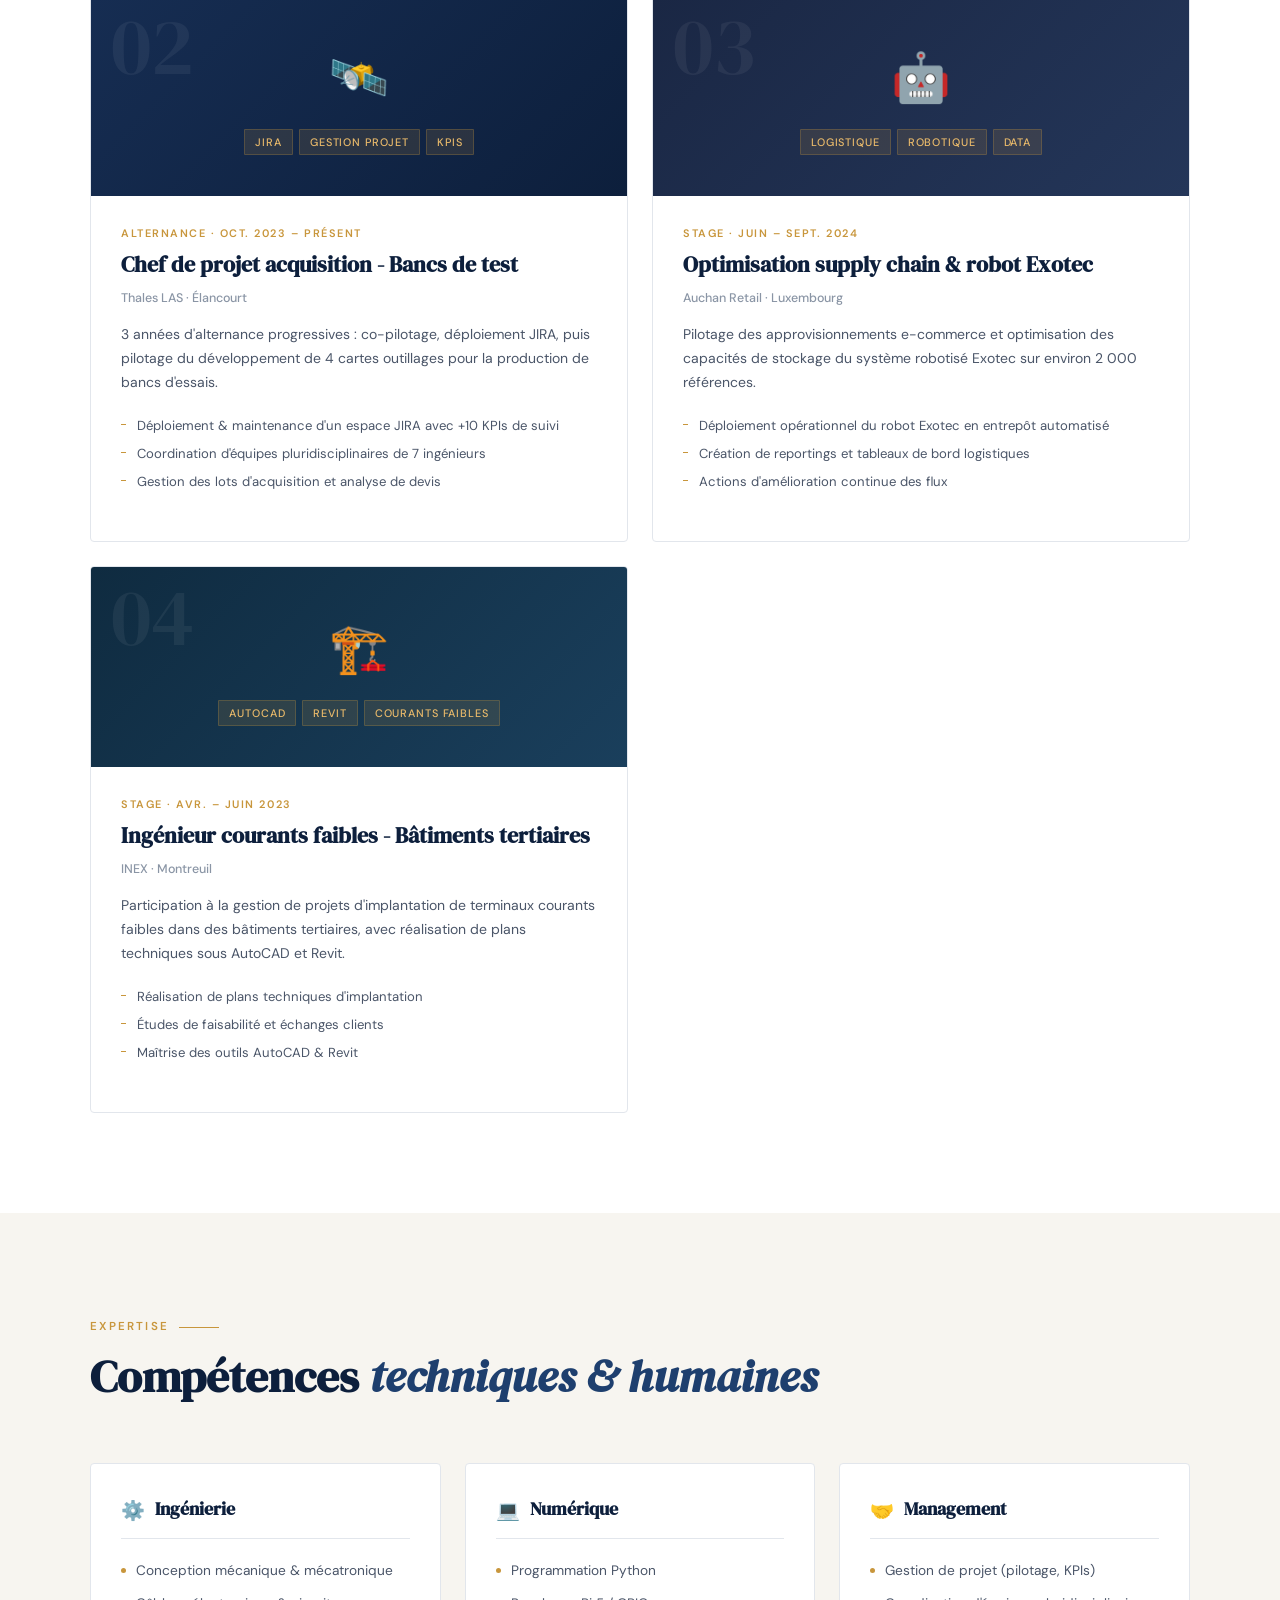
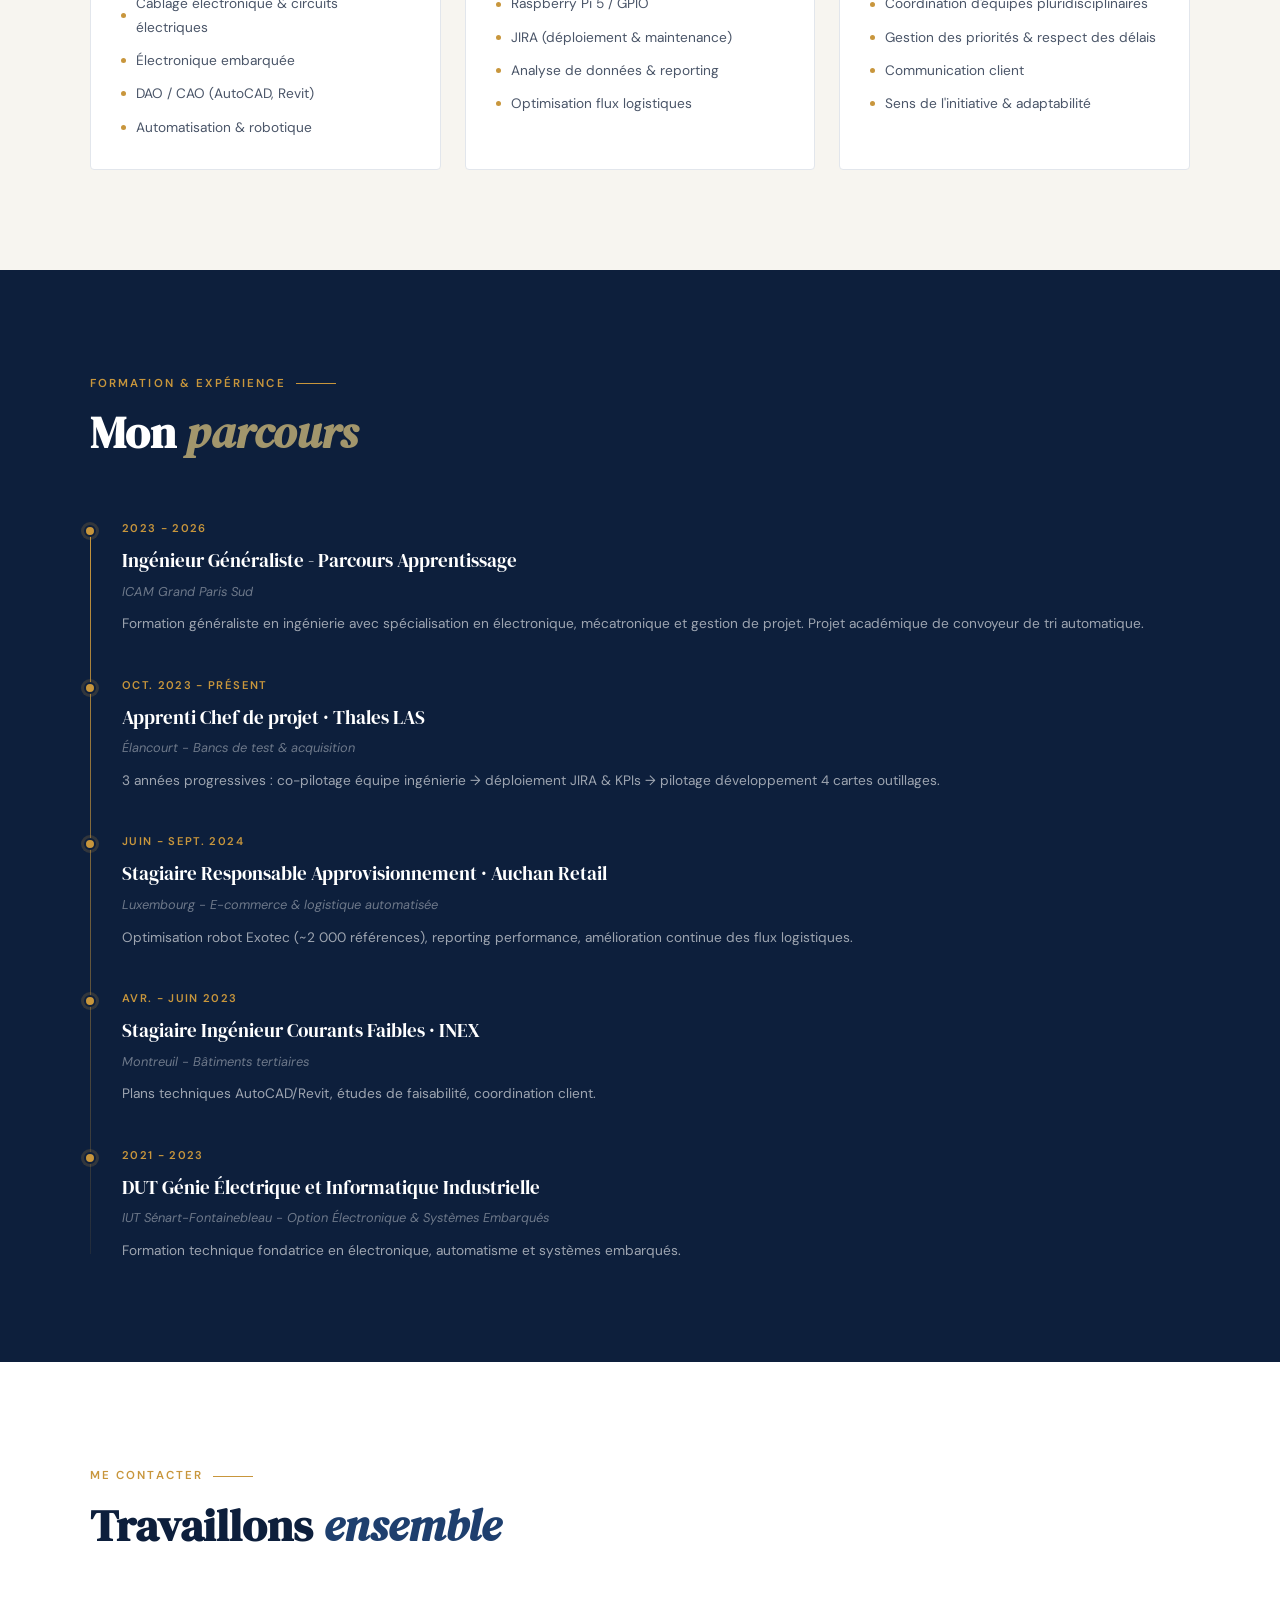
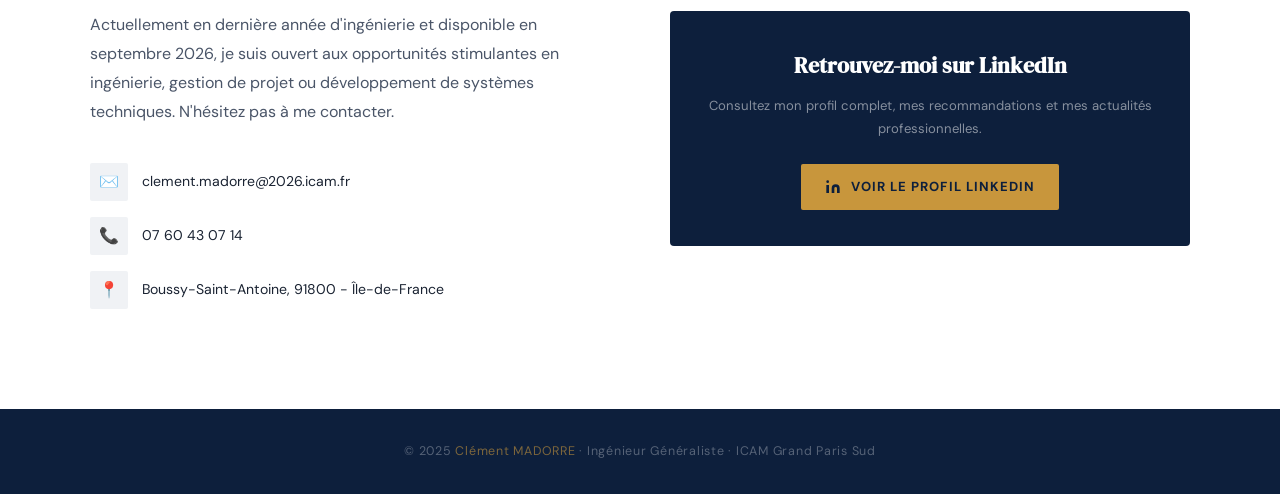
==== commit ccd145db: "Update index.html" ====
--- a/index.html
+++ b/index.html
@@ -3,7 +3,7 @@
 <head>
 <meta charset="UTF-8">
 <meta name="viewport" content="width=device-width, initial-scale=1.0">
-<title>Clément MADORRE — Ingénieur Généraliste</title>
+<title>Clément MADORRE - Ingénieur Généraliste</title>
 <link rel="preconnect" href="https://fonts.googleapis.com">
 <link rel="preconnect" href="https://fonts.gstatic.com" crossorigin>
 <link href="https://fonts.googleapis.com/css2?family=DM+Serif+Display:ital@0;1&family=DM+Sans:ital,opsz,wght@0,9..40,300;0,9..40,400;0,9..40,500;0,9..40,600;1,9..40,300&display=swap" rel="stylesheet">
@@ -828,7 +828,7 @@
         </div>
         <div class="project-body">
           <div class="project-category">Alternance · Oct. 2023 – Présent</div>
-          <h3 class="project-name">Chef de projet acquisition — Bancs de test</h3>
+          <h3 class="project-name">Chef de projet acquisition - Bancs de test</h3>
           <p class="project-company">Thales LAS · Élancourt</p>
           <p class="project-desc">3 années d'alternance progressives : co-pilotage, déploiement JIRA, puis pilotage du développement de 4 cartes outillages pour la production de bancs d'essais.</p>
           <ul class="project-highlights">
@@ -880,7 +880,7 @@
         </div>
         <div class="project-body">
           <div class="project-category">Stage · Avr. – Juin 2023</div>
-          <h3 class="project-name">Ingénieur courants faibles — Bâtiments tertiaires</h3>
+          <h3 class="project-name">Ingénieur courants faibles - Bâtiments tertiaires</h3>
           <p class="project-company">INEX · Montreuil</p>
           <p class="project-desc">Participation à la gestion de projets d'implantation de terminaux courants faibles dans des bâtiments tertiaires, avec réalisation de plans techniques sous AutoCAD et Revit.</p>
           <ul class="project-highlights">
@@ -947,37 +947,37 @@
     <div class="timeline">
       <div class="timeline-item reveal">
         <div class="timeline-dot"></div>
-        <div class="timeline-date">2023 — 2026</div>
-        <div class="timeline-title">Ingénieur Généraliste — Parcours Apprentissage</div>
+        <div class="timeline-date">2023 - 2026</div>
+        <div class="timeline-title">Ingénieur Généraliste - Parcours Apprentissage</div>
         <div class="timeline-org">ICAM Grand Paris Sud</div>
         <div class="timeline-desc">Formation généraliste en ingénierie avec spécialisation en électronique, mécatronique et gestion de projet. Projet académique de convoyeur de tri automatique.</div>
       </div>
       <div class="timeline-item reveal">
         <div class="timeline-dot"></div>
-        <div class="timeline-date">Oct. 2023 — Présent</div>
+        <div class="timeline-date">Oct. 2023 - Présent</div>
         <div class="timeline-title">Apprenti Chef de projet · Thales LAS</div>
-        <div class="timeline-org">Élancourt — Bancs de test & acquisition</div>
+        <div class="timeline-org">Élancourt - Bancs de test & acquisition</div>
         <div class="timeline-desc">3 années progressives : co-pilotage équipe ingénierie → déploiement JIRA & KPIs → pilotage développement 4 cartes outillages.</div>
       </div>
       <div class="timeline-item reveal">
         <div class="timeline-dot"></div>
-        <div class="timeline-date">Juin — Sept. 2024</div>
+        <div class="timeline-date">Juin - Sept. 2024</div>
         <div class="timeline-title">Stagiaire Responsable Approvisionnement · Auchan Retail</div>
-        <div class="timeline-org">Luxembourg — E-commerce & logistique automatisée</div>
+        <div class="timeline-org">Luxembourg - E-commerce & logistique automatisée</div>
         <div class="timeline-desc">Optimisation robot Exotec (~2 000 références), reporting performance, amélioration continue des flux logistiques.</div>
       </div>
       <div class="timeline-item reveal">
         <div class="timeline-dot"></div>
-        <div class="timeline-date">Avr. — Juin 2023</div>
+        <div class="timeline-date">Avr. - Juin 2023</div>
         <div class="timeline-title">Stagiaire Ingénieur Courants Faibles · INEX</div>
-        <div class="timeline-org">Montreuil — Bâtiments tertiaires</div>
+        <div class="timeline-org">Montreuil - Bâtiments tertiaires</div>
         <div class="timeline-desc">Plans techniques AutoCAD/Revit, études de faisabilité, coordination client.</div>
       </div>
       <div class="timeline-item reveal">
         <div class="timeline-dot"></div>
-        <div class="timeline-date">2021 — 2023</div>
+        <div class="timeline-date">2021 - 2023</div>
         <div class="timeline-title">DUT Génie Électrique et Informatique Industrielle</div>
-        <div class="timeline-org">IUT Sénart-Fontainebleau — Option Électronique & Systèmes Embarqués</div>
+        <div class="timeline-org">IUT Sénart-Fontainebleau - Option Électronique & Systèmes Embarqués</div>
         <div class="timeline-desc">Formation technique fondatrice en électronique, automatisme et systèmes embarqués.</div>
       </div>
     </div>
@@ -1007,7 +1007,7 @@
           </a>
           <div class="contact-item">
             <div class="contact-icon">📍</div>
-            Boussy-Saint-Antoine, 91800 — Île-de-France
+            Boussy-Saint-Antoine, 91800 - Île-de-France
           </div>
         </div>
       </div>
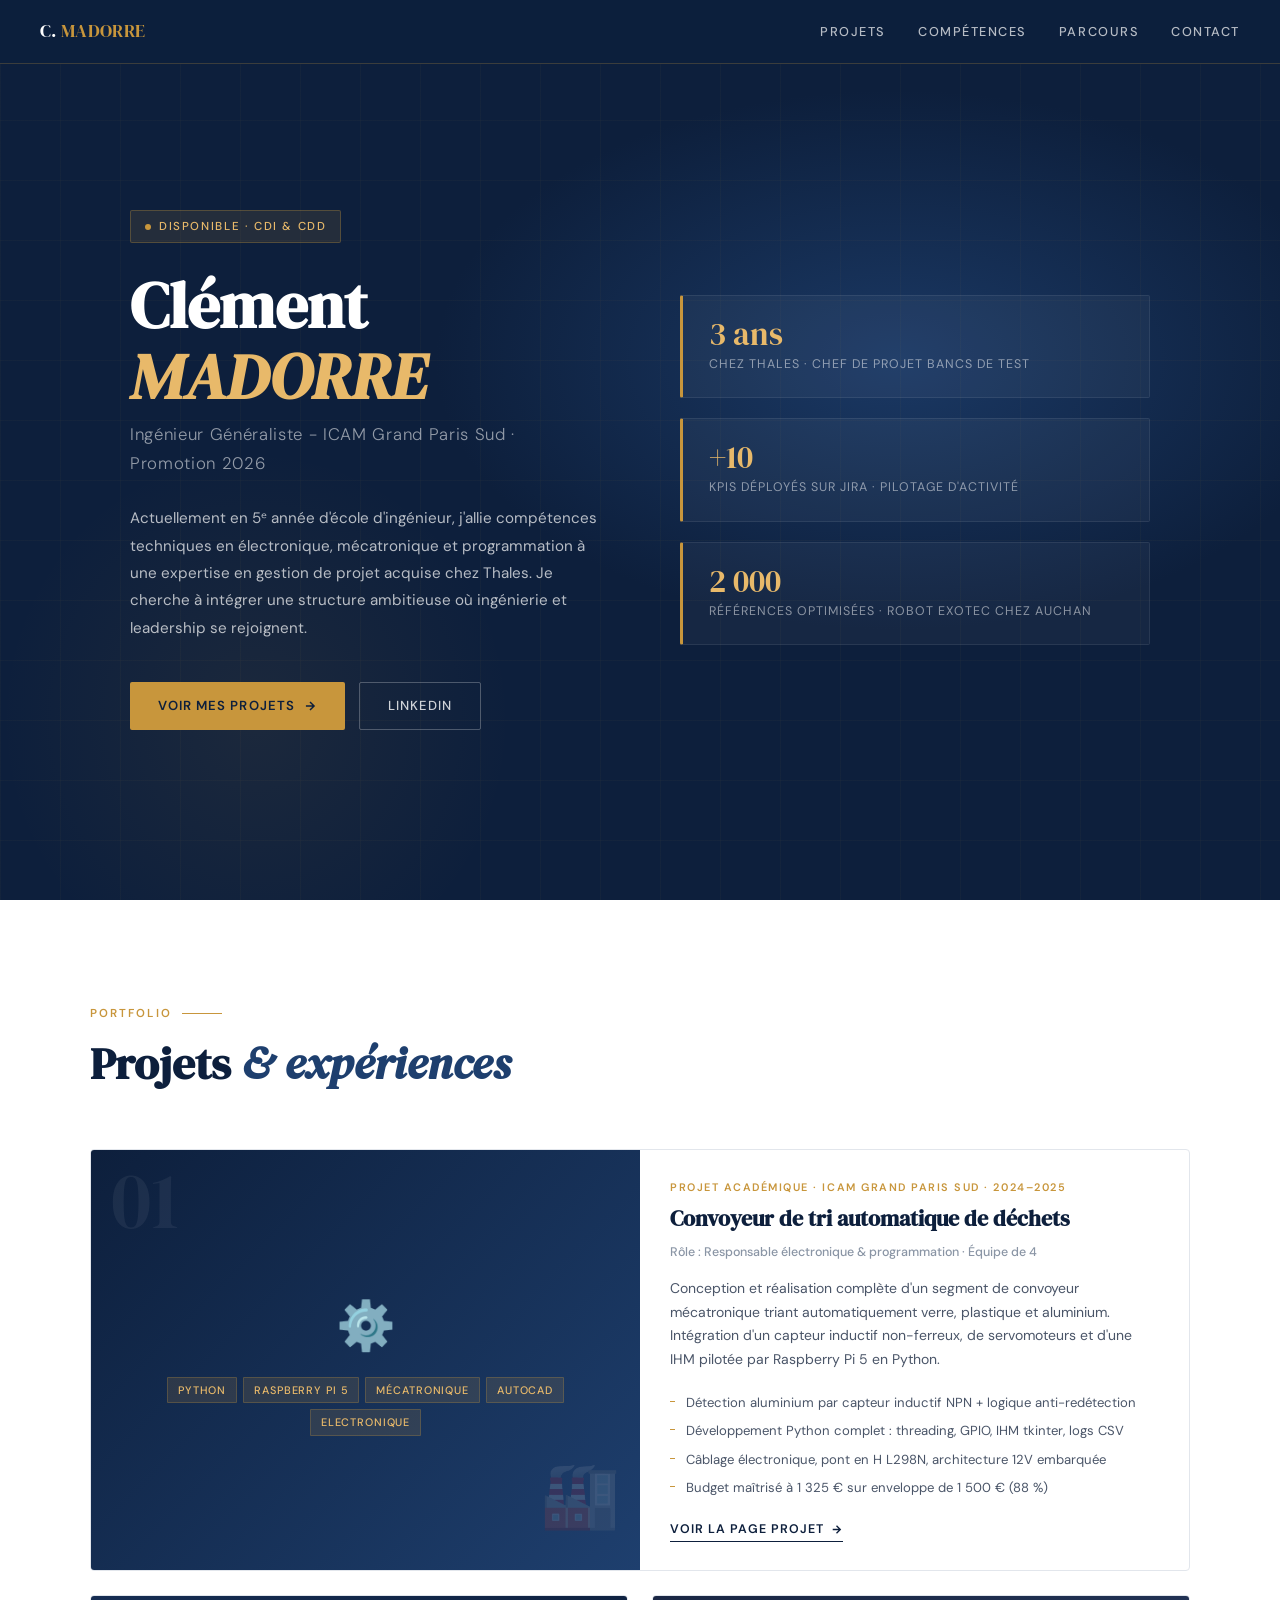
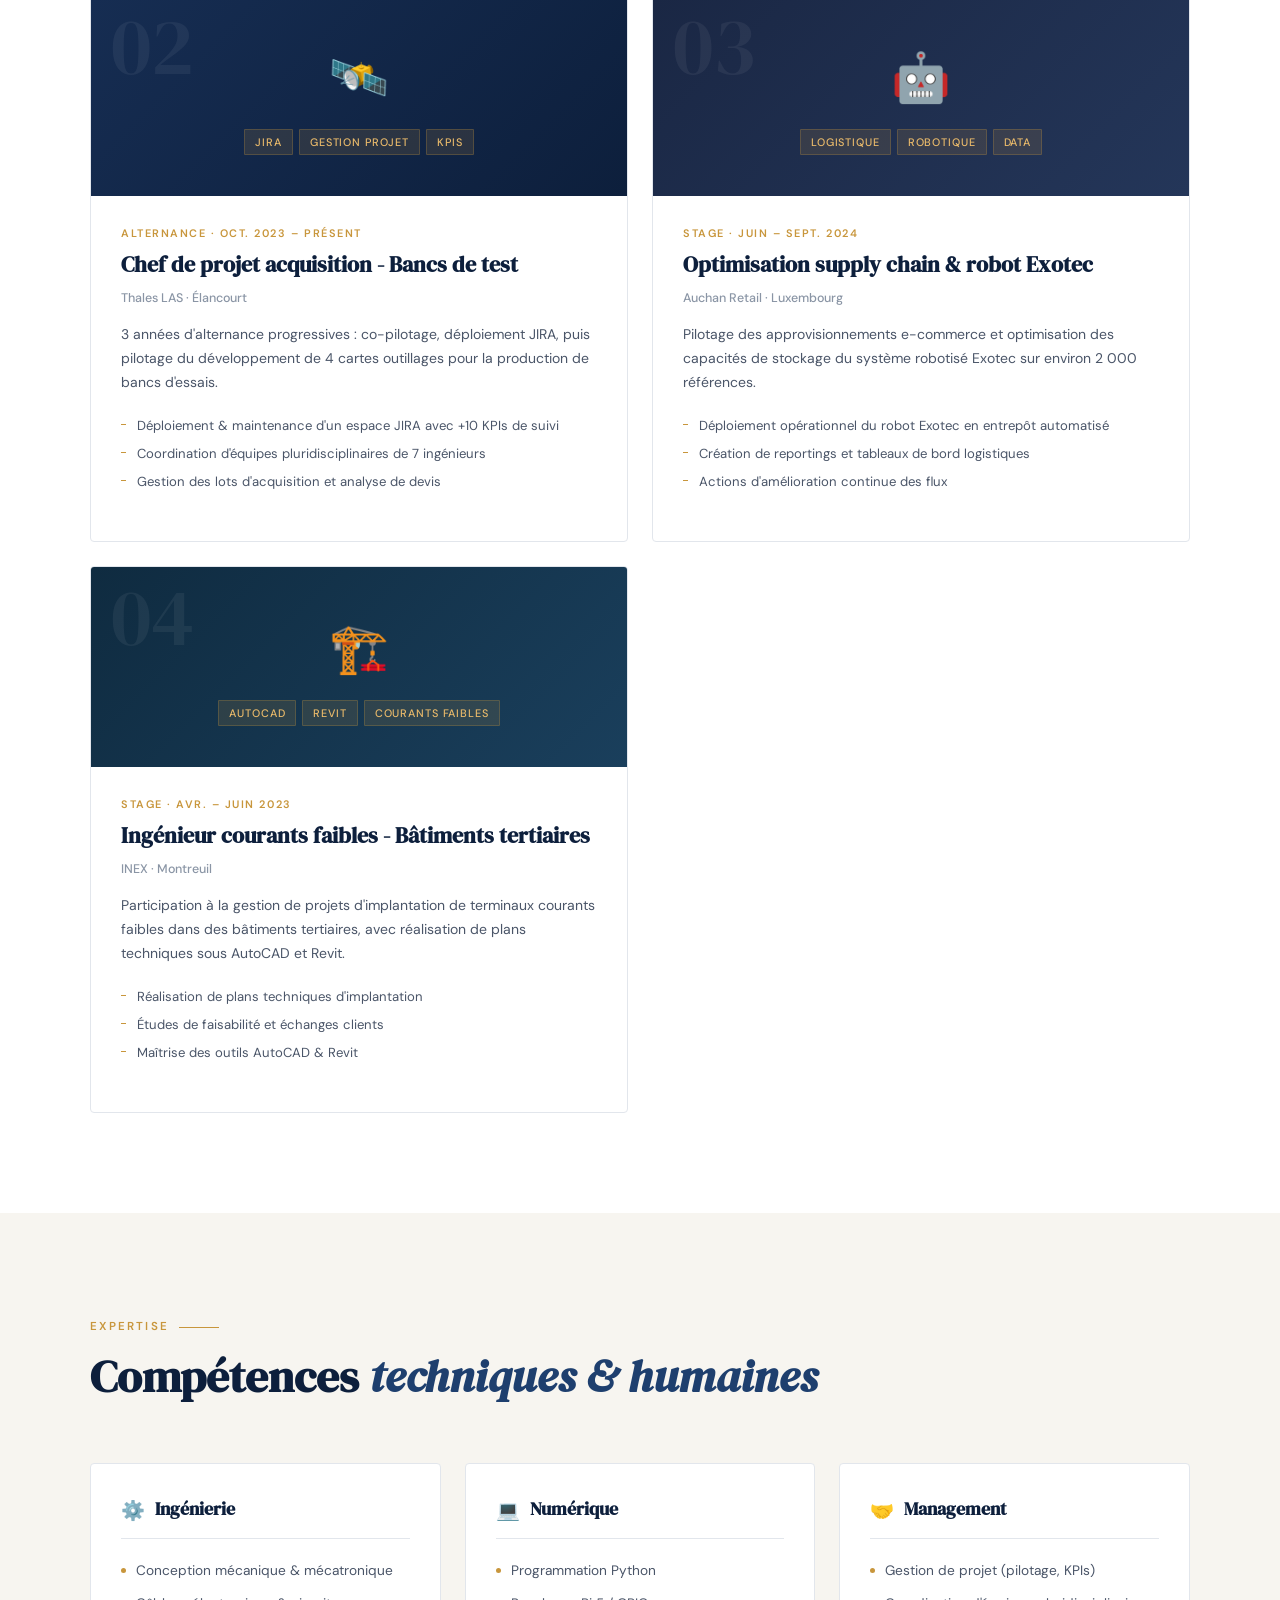
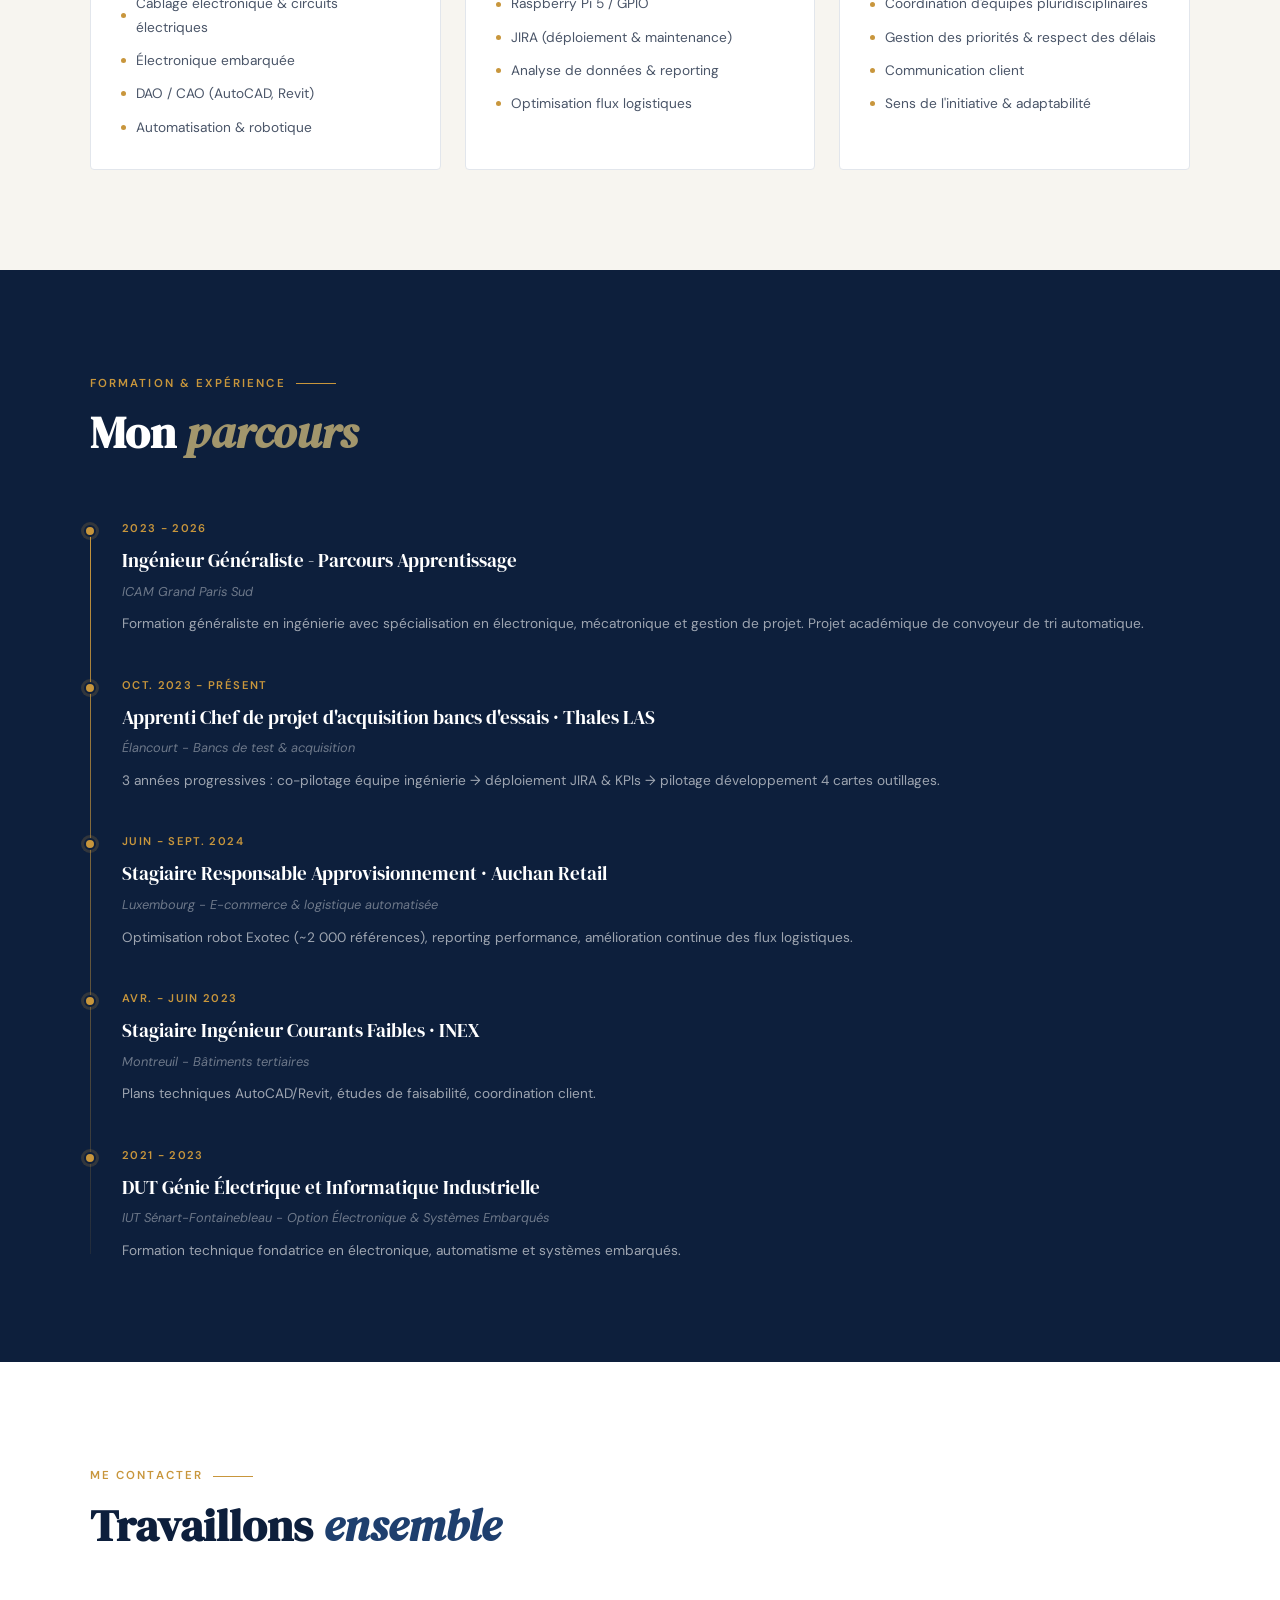
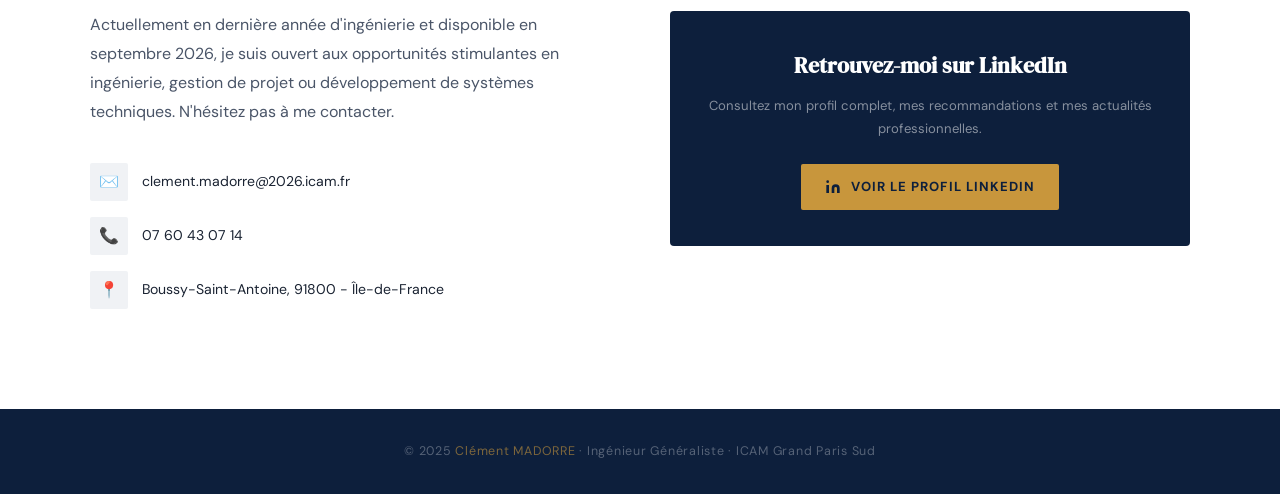
==== commit 3fafdc48: "Update index.html" ====
--- a/index.html
+++ b/index.html
@@ -955,7 +955,7 @@
       <div class="timeline-item reveal">
         <div class="timeline-dot"></div>
         <div class="timeline-date">Oct. 2023 - Présent</div>
-        <div class="timeline-title">Apprenti Chef de projet · Thales LAS</div>
+        <div class="timeline-title">Apprenti Chef de projet d'acquisition bancs d'essais · Thales LAS</div>
         <div class="timeline-org">Élancourt - Bancs de test & acquisition</div>
         <div class="timeline-desc">3 années progressives : co-pilotage équipe ingénierie → déploiement JIRA & KPIs → pilotage développement 4 cartes outillages.</div>
       </div>
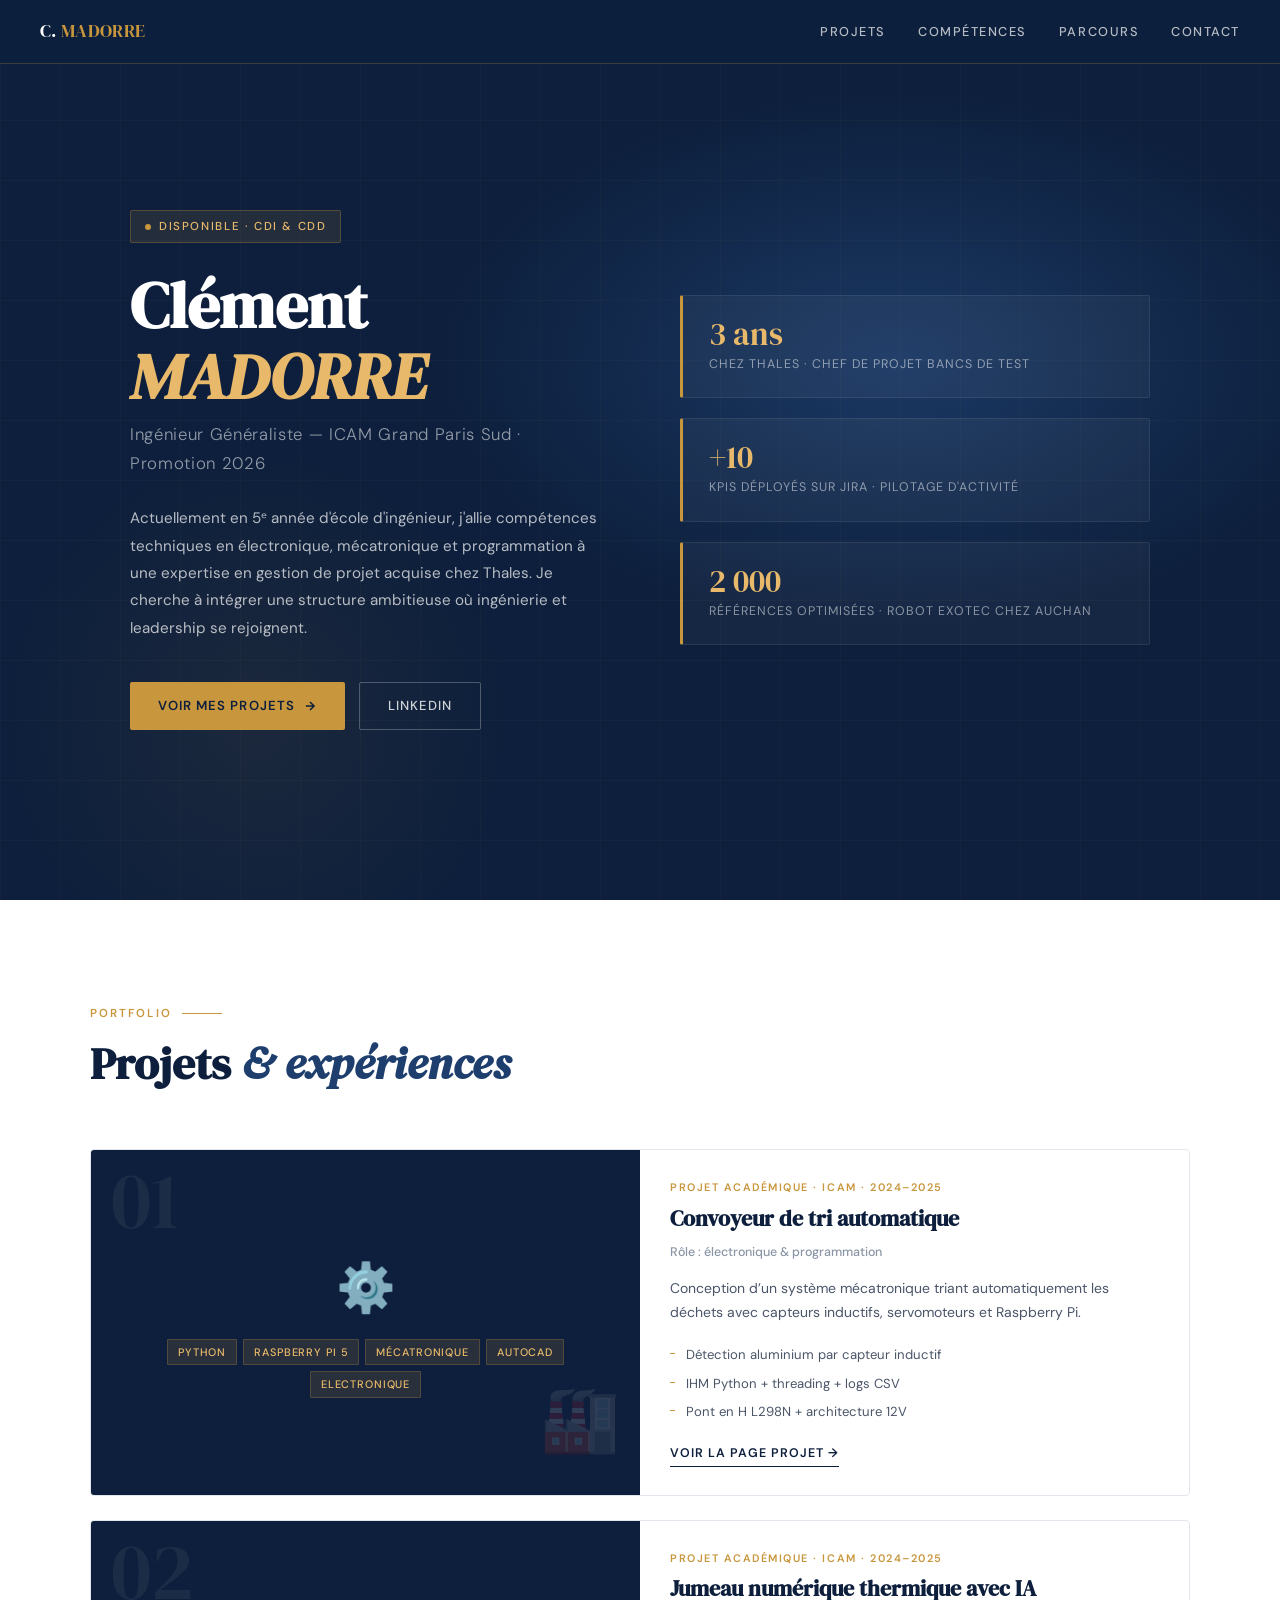
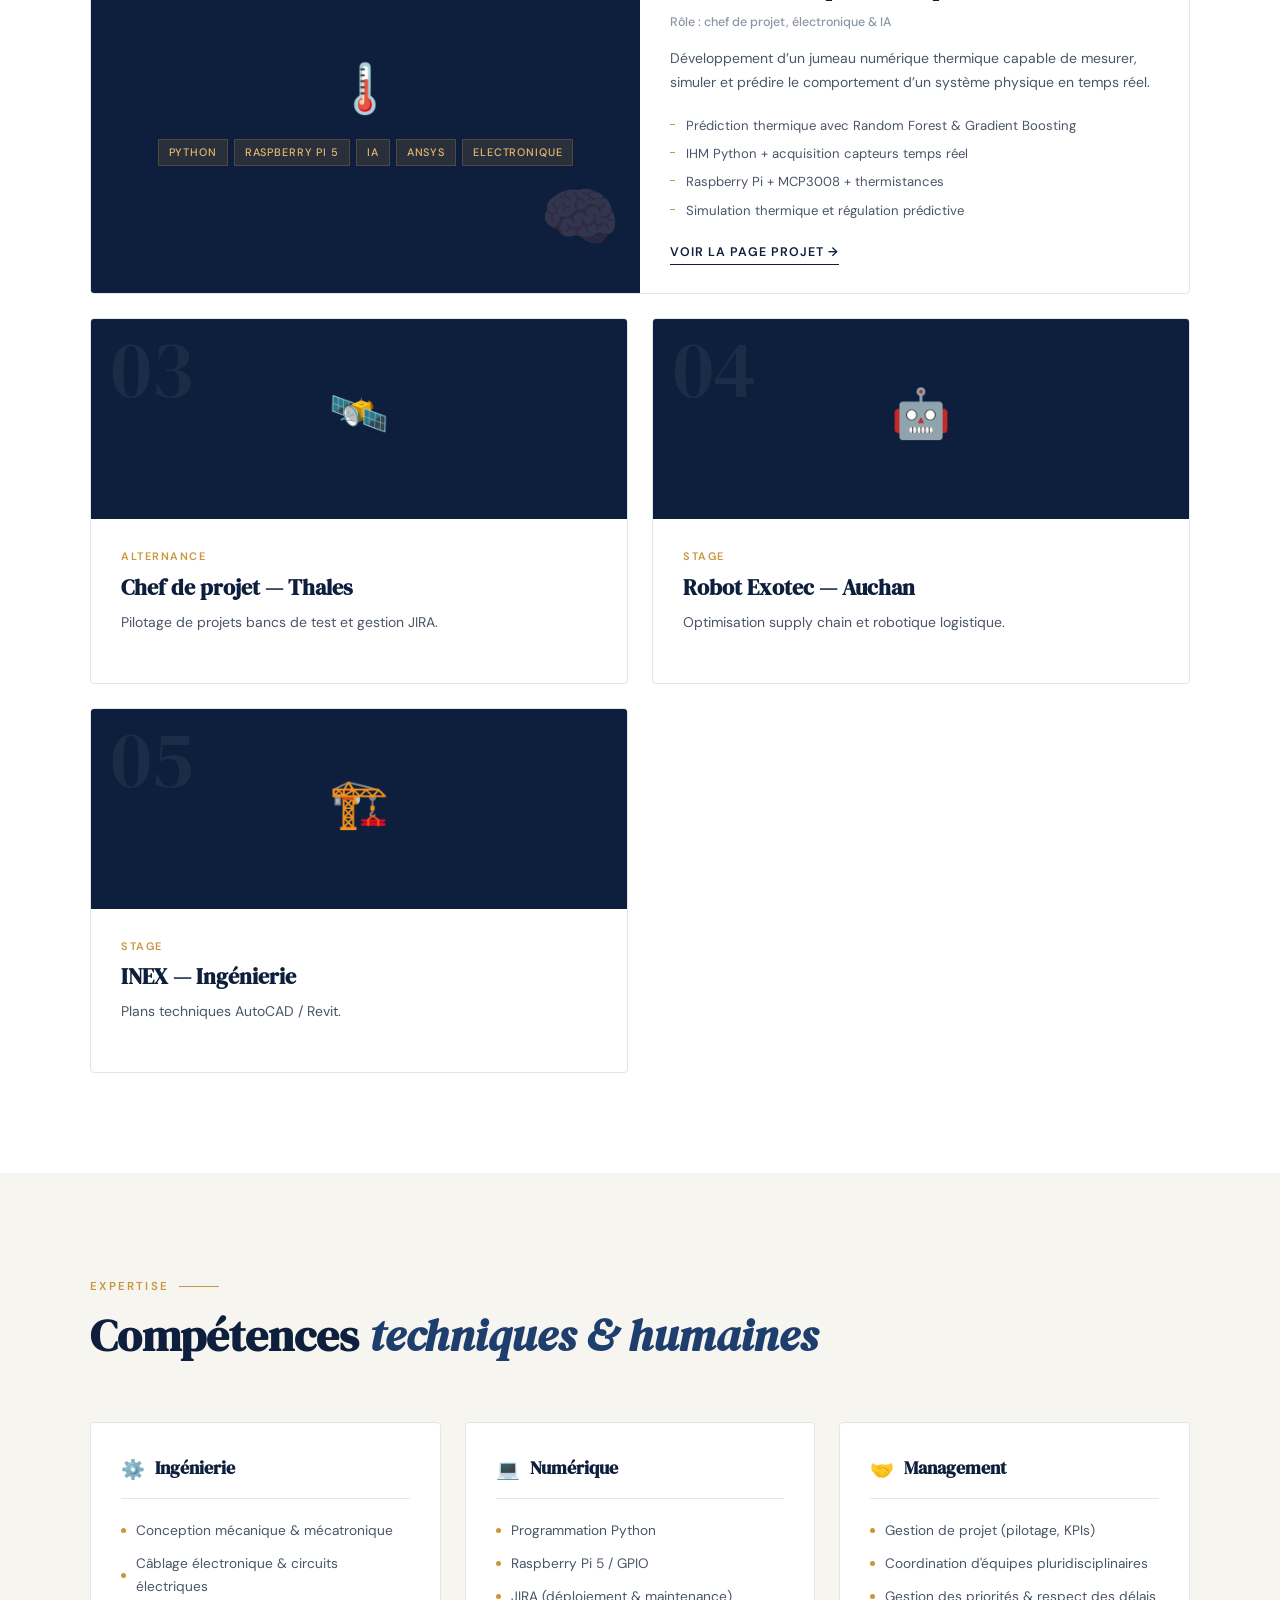
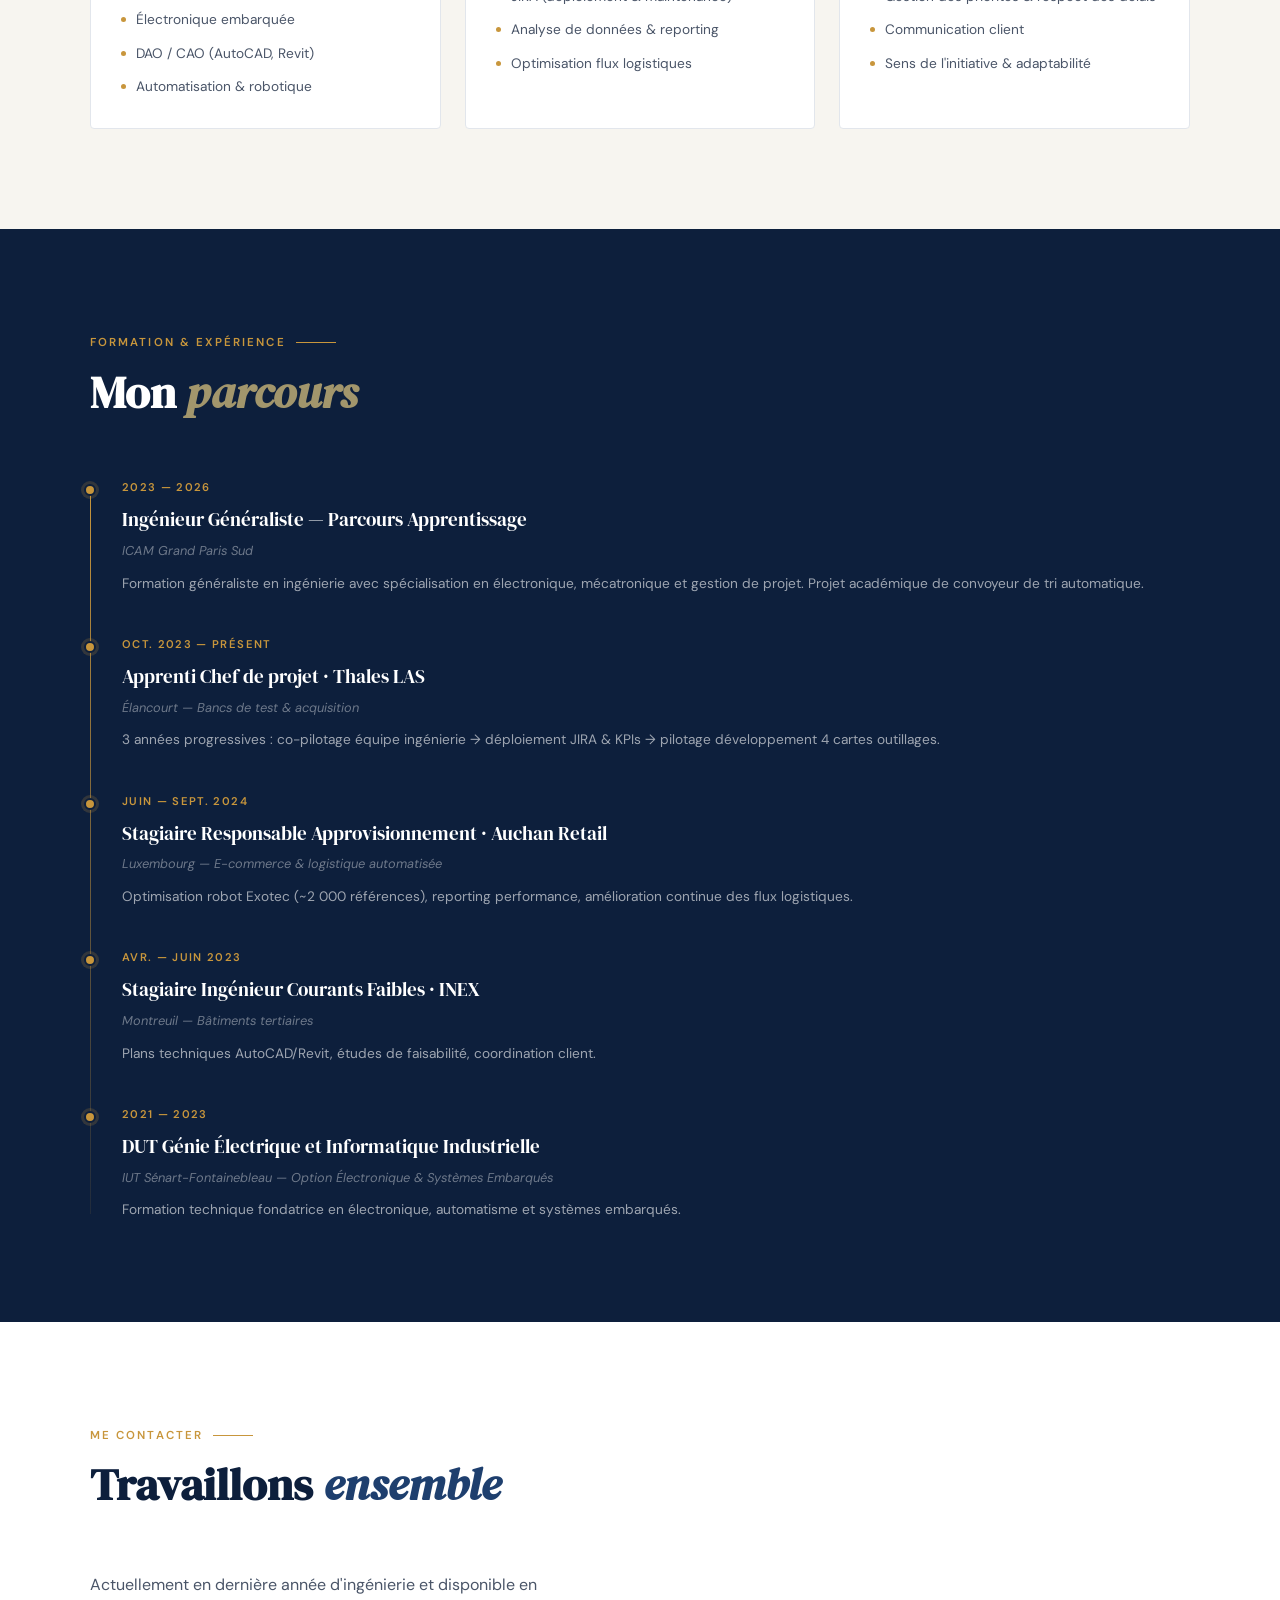
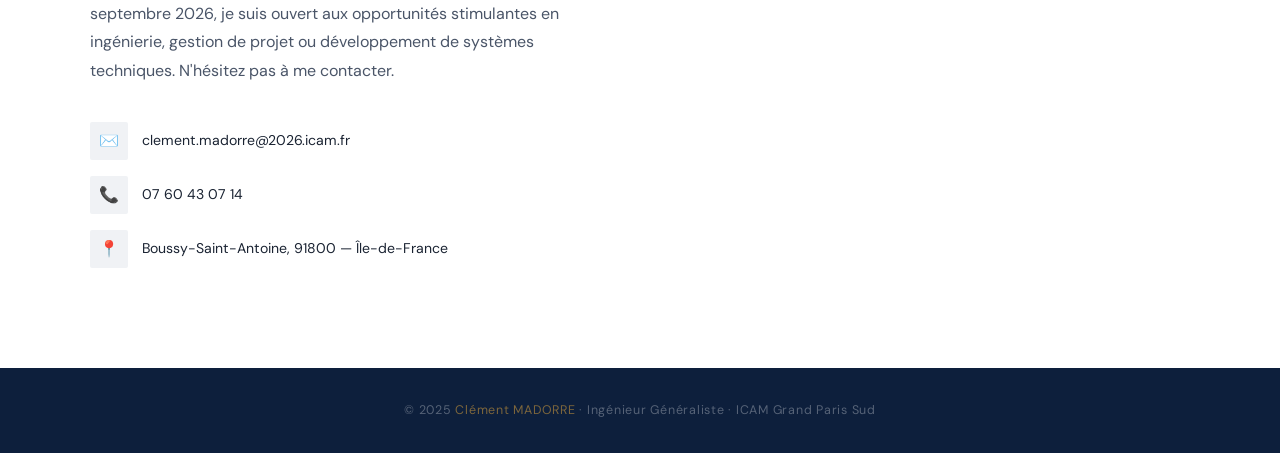
==== commit e5f7240b: "Update index.html" ====
--- a/index.html
+++ b/index.html
@@ -3,7 +3,7 @@
 <head>
 <meta charset="UTF-8">
 <meta name="viewport" content="width=device-width, initial-scale=1.0">
-<title>Clément MADORRE - Ingénieur Généraliste</title>
+<title>Clément MADORRE — Ingénieur Généraliste</title>
 <link rel="preconnect" href="https://fonts.googleapis.com">
 <link rel="preconnect" href="https://fonts.gstatic.com" crossorigin>
 <link href="https://fonts.googleapis.com/css2?family=DM+Serif+Display:ital@0;1&family=DM+Sans:ital,opsz,wght@0,9..40,300;0,9..40,400;0,9..40,500;0,9..40,600;1,9..40,300&display=swap" rel="stylesheet">
@@ -738,7 +738,7 @@
     <div>
       <div class="hero-tag">Disponible · CDI & CDD</div>
       <h1 class="hero-name">Clément<br><em>MADORRE</em></h1>
-      <p class="hero-title">Ingénieur Généraliste - ICAM Grand Paris Sud · Promotion 2026</p>
+      <p class="hero-title">Ingénieur Généraliste — ICAM Grand Paris Sud · Promotion 2026</p>
       <p class="hero-bio">
         Actuellement en 5ᵉ année d'école d'ingénieur, j'allie compétences techniques en électronique, mécatronique et programmation à une expertise en gestion de projet acquise chez Thales. Je cherche à intégrer une structure ambitieuse où ingénierie et leadership se rejoignent.
       </p>
@@ -777,9 +777,9 @@
 
     <div class="projects-grid">
 
-      <!-- FEATURED : CONVOYEUR -->
+      <!-- 01 CONVOYEUR -->
       <div class="project-card featured reveal">
-        <div class="project-visual" style="background: linear-gradient(135deg, #0d1f3c 0%, #1e3f6e 100%);">
+        <div class="project-visual">
           <div class="project-num">01</div>
           <div class="project-visual-content">
             <span class="project-icon-main">⚙️</span>
@@ -793,101 +793,122 @@
           </div>
           <div class="project-visual-icon">🏭</div>
         </div>
+
         <div class="project-body">
-          <div class="project-category">Projet académique · ICAM Grand Paris Sud · 2024–2025</div>
-          <h3 class="project-name">Convoyeur de tri automatique de déchets</h3>
-          <p class="project-company">Rôle : Responsable électronique & programmation · Équipe de 4</p>
+          <div class="project-category">Projet académique · ICAM · 2024–2025</div>
+          <h3 class="project-name">Convoyeur de tri automatique</h3>
+          <p class="project-company">Rôle : électronique & programmation</p>
           <p class="project-desc">
-            Conception et réalisation complète d'un segment de convoyeur mécatronique triant automatiquement verre, plastique et aluminium. Intégration d'un capteur inductif non-ferreux, de servomoteurs et d'une IHM pilotée par Raspberry Pi 5 en Python.
+            Conception d’un système mécatronique triant automatiquement les déchets
+            avec capteurs inductifs, servomoteurs et Raspberry Pi.
           </p>
+
           <ul class="project-highlights">
-            <li>Détection aluminium par capteur inductif NPN + logique anti-redétection</li>
-            <li>Développement Python complet : threading, GPIO, IHM tkinter, logs CSV</li>
-            <li>Câblage électronique, pont en H L298N, architecture 12V embarquée</li>
-            <li>Budget maîtrisé à 1 325 € sur enveloppe de 1 500 € (88 %)</li>
+            <li>Détection aluminium par capteur inductif</li>
+            <li>IHM Python + threading + logs CSV</li>
+            <li>Pont en H L298N + architecture 12V</li>
           </ul>
+
           <a href="Page_WEB_FINAL.html" class="project-link">
-            Voir la page projet
-            <svg width="13" height="13" viewBox="0 0 24 24" fill="none" stroke="currentColor" stroke-width="2.5"><path d="M5 12h14M12 5l7 7-7 7"/></svg>
+            Voir la page projet →
           </a>
         </div>
       </div>
 
-      <!-- THALES -->
-      <div class="project-card reveal">
-        <div class="project-visual" style="background: linear-gradient(135deg, #162d52 0%, #0d1f3c 100%);">
+      <!-- 02 JUMEAU NUMERIQUE -->
+      <div class="project-card featured reveal">
+        <div class="project-visual">
           <div class="project-num">02</div>
           <div class="project-visual-content">
-            <span class="project-icon-main">🛰️</span>
+            <span class="project-icon-main">🌡️</span>
             <div class="project-tech-pills">
-              <span class="tech-pill">JIRA</span>
-              <span class="tech-pill">Gestion projet</span>
-              <span class="tech-pill">KPIs</span>
+              <span class="tech-pill">Python</span>
+              <span class="tech-pill">Raspberry Pi 5</span>
+              <span class="tech-pill">IA</span>
+              <span class="tech-pill">ANSYS</span>
+              <span class="tech-pill">Electronique</span>
             </div>
           </div>
+          <div class="project-visual-icon">🧠</div>
         </div>
+
         <div class="project-body">
-          <div class="project-category">Alternance · Oct. 2023 – Présent</div>
-          <h3 class="project-name">Chef de projet acquisition - Bancs de test</h3>
-          <p class="project-company">Thales LAS · Élancourt</p>
-          <p class="project-desc">3 années d'alternance progressives : co-pilotage, déploiement JIRA, puis pilotage du développement de 4 cartes outillages pour la production de bancs d'essais.</p>
+          <div class="project-category">Projet académique · ICAM · 2024–2025</div>
+          <h3 class="project-name">Jumeau numérique thermique avec IA</h3>
+
+          <p class="project-company">
+            Rôle : chef de projet, électronique & IA
+          </p>
+
+          <p class="project-desc">
+            Développement d’un jumeau numérique thermique capable de mesurer,
+            simuler et prédire le comportement d’un système physique en temps réel.
+          </p>
+
           <ul class="project-highlights">
-            <li>Déploiement & maintenance d'un espace JIRA avec +10 KPIs de suivi</li>
-            <li>Coordination d'équipes pluridisciplinaires de 7 ingénieurs</li>
-            <li>Gestion des lots d'acquisition et analyse de devis</li>
+            <li>Prédiction thermique avec Random Forest & Gradient Boosting</li>
+            <li>IHM Python + acquisition capteurs temps réel</li>
+            <li>Raspberry Pi + MCP3008 + thermistances</li>
+            <li>Simulation thermique et régulation prédictive</li>
           </ul>
+
+          <a href="Page_WEB_JN_E14.html" class="project-link">
+            Voir la page projet →
+          </a>
         </div>
       </div>
 
-      <!-- AUCHAN -->
+      <!-- 03 THALES -->
       <div class="project-card reveal">
-        <div class="project-visual" style="background: linear-gradient(135deg, #1a2744 0%, #243659 100%);">
+        <div class="project-visual">
           <div class="project-num">03</div>
           <div class="project-visual-content">
-            <span class="project-icon-main">🤖</span>
-            <div class="project-tech-pills">
-              <span class="tech-pill">Logistique</span>
-              <span class="tech-pill">Robotique</span>
-              <span class="tech-pill">Data</span>
-            </div>
+            <span class="project-icon-main">🛰️</span>
           </div>
         </div>
+
         <div class="project-body">
-          <div class="project-category">Stage · Juin – Sept. 2024</div>
-          <h3 class="project-name">Optimisation supply chain & robot Exotec</h3>
-          <p class="project-company">Auchan Retail · Luxembourg</p>
-          <p class="project-desc">Pilotage des approvisionnements e-commerce et optimisation des capacités de stockage du système robotisé Exotec sur environ 2 000 références.</p>
-          <ul class="project-highlights">
-            <li>Déploiement opérationnel du robot Exotec en entrepôt automatisé</li>
-            <li>Création de reportings et tableaux de bord logistiques</li>
-            <li>Actions d'amélioration continue des flux</li>
-          </ul>
+          <div class="project-category">Alternance</div>
+          <h3 class="project-name">Chef de projet — Thales</h3>
+          <p class="project-desc">
+            Pilotage de projets bancs de test et gestion JIRA.
+          </p>
         </div>
       </div>
 
-      <!-- INEX -->
+      <!-- 04 AUCHAN -->
       <div class="project-card reveal">
-        <div class="project-visual" style="background: linear-gradient(135deg, #0f2b40 0%, #1a3f5c 100%);">
+        <div class="project-visual">
           <div class="project-num">04</div>
           <div class="project-visual-content">
-            <span class="project-icon-main">🏗️</span>
-            <div class="project-tech-pills">
-              <span class="tech-pill">AutoCAD</span>
-              <span class="tech-pill">Revit</span>
-              <span class="tech-pill">Courants faibles</span>
-            </div>
+            <span class="project-icon-main">🤖</span>
           </div>
         </div>
+
         <div class="project-body">
-          <div class="project-category">Stage · Avr. – Juin 2023</div>
-          <h3 class="project-name">Ingénieur courants faibles - Bâtiments tertiaires</h3>
-          <p class="project-company">INEX · Montreuil</p>
-          <p class="project-desc">Participation à la gestion de projets d'implantation de terminaux courants faibles dans des bâtiments tertiaires, avec réalisation de plans techniques sous AutoCAD et Revit.</p>
-          <ul class="project-highlights">
-            <li>Réalisation de plans techniques d'implantation</li>
-            <li>Études de faisabilité et échanges clients</li>
-            <li>Maîtrise des outils AutoCAD & Revit</li>
-          </ul>
+          <div class="project-category">Stage</div>
+          <h3 class="project-name">Robot Exotec — Auchan</h3>
+          <p class="project-desc">
+            Optimisation supply chain et robotique logistique.
+          </p>
+        </div>
+      </div>
+
+      <!-- 05 INEX -->
+      <div class="project-card reveal">
+        <div class="project-visual">
+          <div class="project-num">05</div>
+          <div class="project-visual-content">
+            <span class="project-icon-main">🏗️</span>
+          </div>
+        </div>
+
+        <div class="project-body">
+          <div class="project-category">Stage</div>
+          <h3 class="project-name">INEX — Ingénierie</h3>
+          <p class="project-desc">
+            Plans techniques AutoCAD / Revit.
+          </p>
         </div>
       </div>
 
@@ -947,37 +968,37 @@
     <div class="timeline">
       <div class="timeline-item reveal">
         <div class="timeline-dot"></div>
-        <div class="timeline-date">2023 - 2026</div>
-        <div class="timeline-title">Ingénieur Généraliste - Parcours Apprentissage</div>
+        <div class="timeline-date">2023 — 2026</div>
+        <div class="timeline-title">Ingénieur Généraliste — Parcours Apprentissage</div>
         <div class="timeline-org">ICAM Grand Paris Sud</div>
         <div class="timeline-desc">Formation généraliste en ingénierie avec spécialisation en électronique, mécatronique et gestion de projet. Projet académique de convoyeur de tri automatique.</div>
       </div>
       <div class="timeline-item reveal">
         <div class="timeline-dot"></div>
-        <div class="timeline-date">Oct. 2023 - Présent</div>
-        <div class="timeline-title">Apprenti Chef de projet d'acquisition bancs d'essais · Thales LAS</div>
-        <div class="timeline-org">Élancourt - Bancs de test & acquisition</div>
+        <div class="timeline-date">Oct. 2023 — Présent</div>
+        <div class="timeline-title">Apprenti Chef de projet · Thales LAS</div>
+        <div class="timeline-org">Élancourt — Bancs de test & acquisition</div>
         <div class="timeline-desc">3 années progressives : co-pilotage équipe ingénierie → déploiement JIRA & KPIs → pilotage développement 4 cartes outillages.</div>
       </div>
       <div class="timeline-item reveal">
         <div class="timeline-dot"></div>
-        <div class="timeline-date">Juin - Sept. 2024</div>
+        <div class="timeline-date">Juin — Sept. 2024</div>
         <div class="timeline-title">Stagiaire Responsable Approvisionnement · Auchan Retail</div>
-        <div class="timeline-org">Luxembourg - E-commerce & logistique automatisée</div>
+        <div class="timeline-org">Luxembourg — E-commerce & logistique automatisée</div>
         <div class="timeline-desc">Optimisation robot Exotec (~2 000 références), reporting performance, amélioration continue des flux logistiques.</div>
       </div>
       <div class="timeline-item reveal">
         <div class="timeline-dot"></div>
-        <div class="timeline-date">Avr. - Juin 2023</div>
+        <div class="timeline-date">Avr. — Juin 2023</div>
         <div class="timeline-title">Stagiaire Ingénieur Courants Faibles · INEX</div>
-        <div class="timeline-org">Montreuil - Bâtiments tertiaires</div>
+        <div class="timeline-org">Montreuil — Bâtiments tertiaires</div>
         <div class="timeline-desc">Plans techniques AutoCAD/Revit, études de faisabilité, coordination client.</div>
       </div>
       <div class="timeline-item reveal">
         <div class="timeline-dot"></div>
-        <div class="timeline-date">2021 - 2023</div>
+        <div class="timeline-date">2021 — 2023</div>
         <div class="timeline-title">DUT Génie Électrique et Informatique Industrielle</div>
-        <div class="timeline-org">IUT Sénart-Fontainebleau - Option Électronique & Systèmes Embarqués</div>
+        <div class="timeline-org">IUT Sénart-Fontainebleau — Option Électronique & Systèmes Embarqués</div>
         <div class="timeline-desc">Formation technique fondatrice en électronique, automatisme et systèmes embarqués.</div>
       </div>
     </div>
@@ -1007,7 +1028,7 @@
           </a>
           <div class="contact-item">
             <div class="contact-icon">📍</div>
-            Boussy-Saint-Antoine, 91800 - Île-de-France
+            Boussy-Saint-Antoine, 91800 — Île-de-France
           </div>
         </div>
       </div>
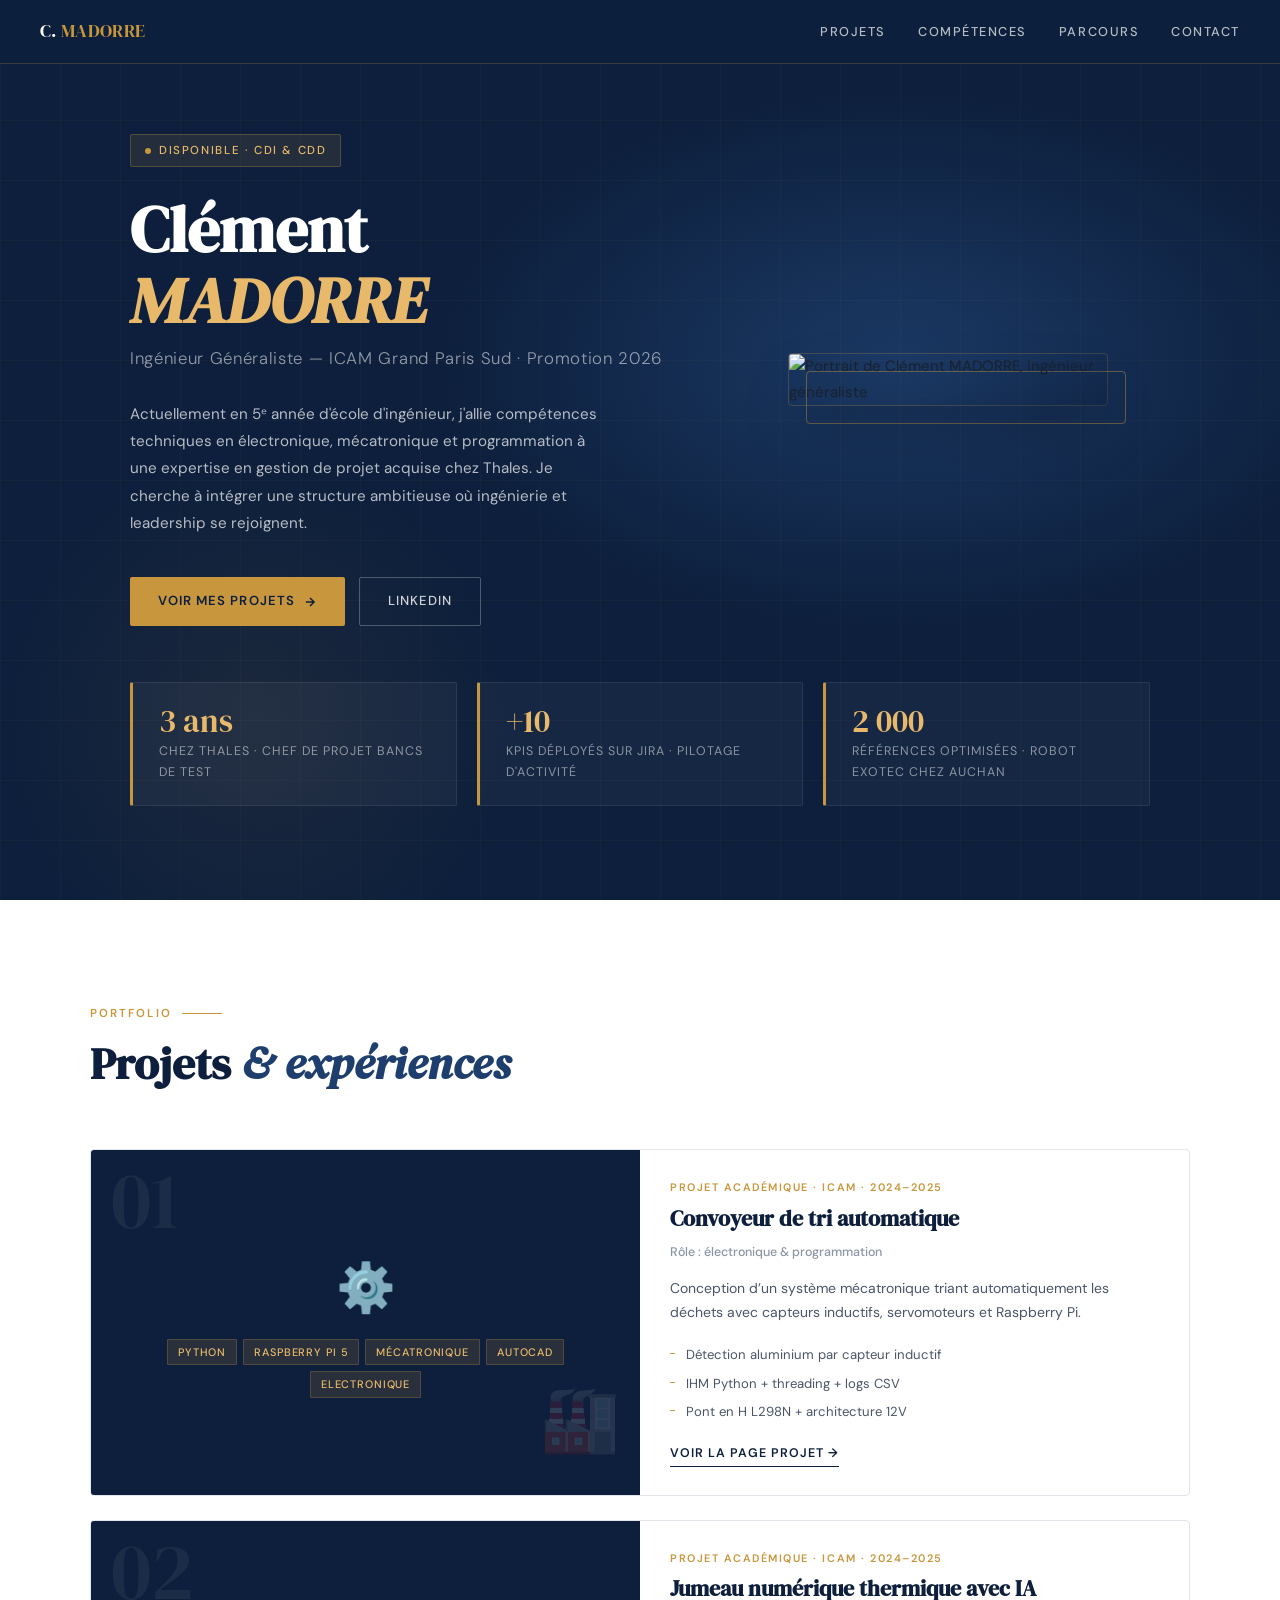
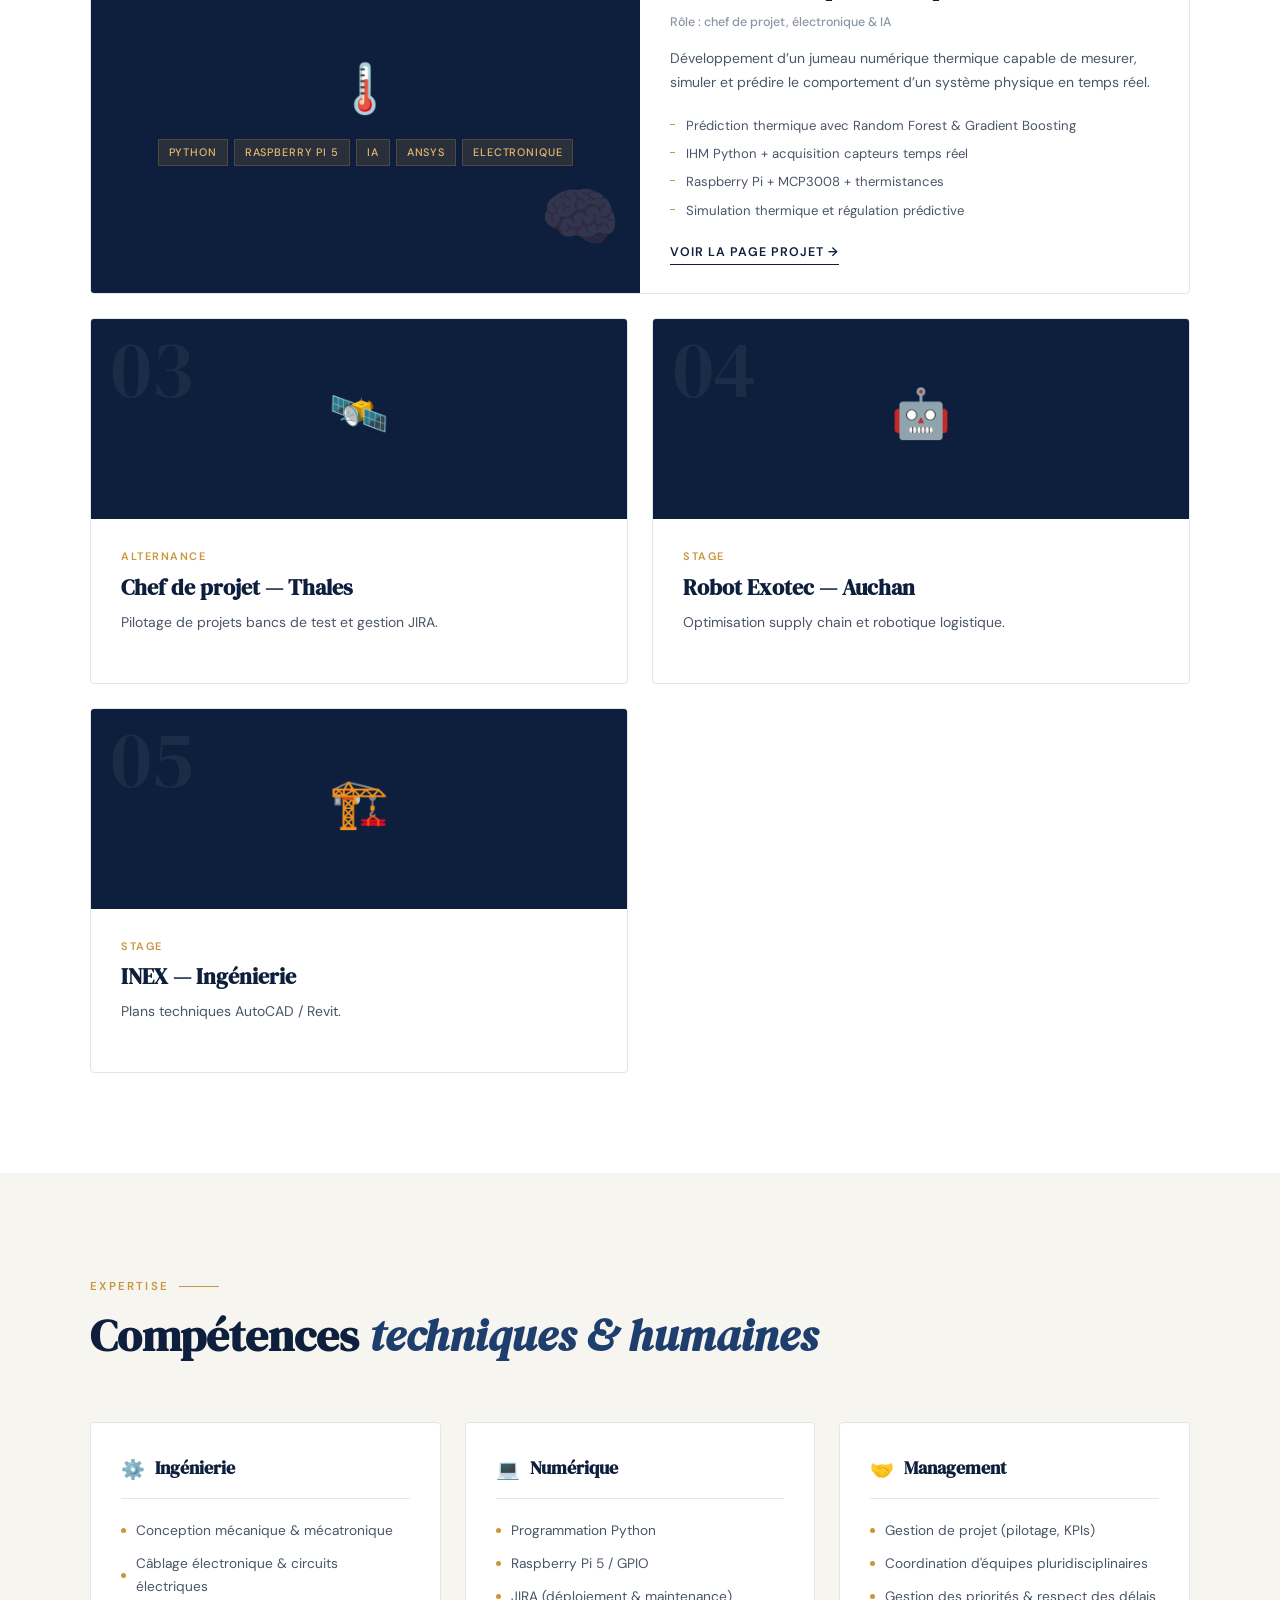
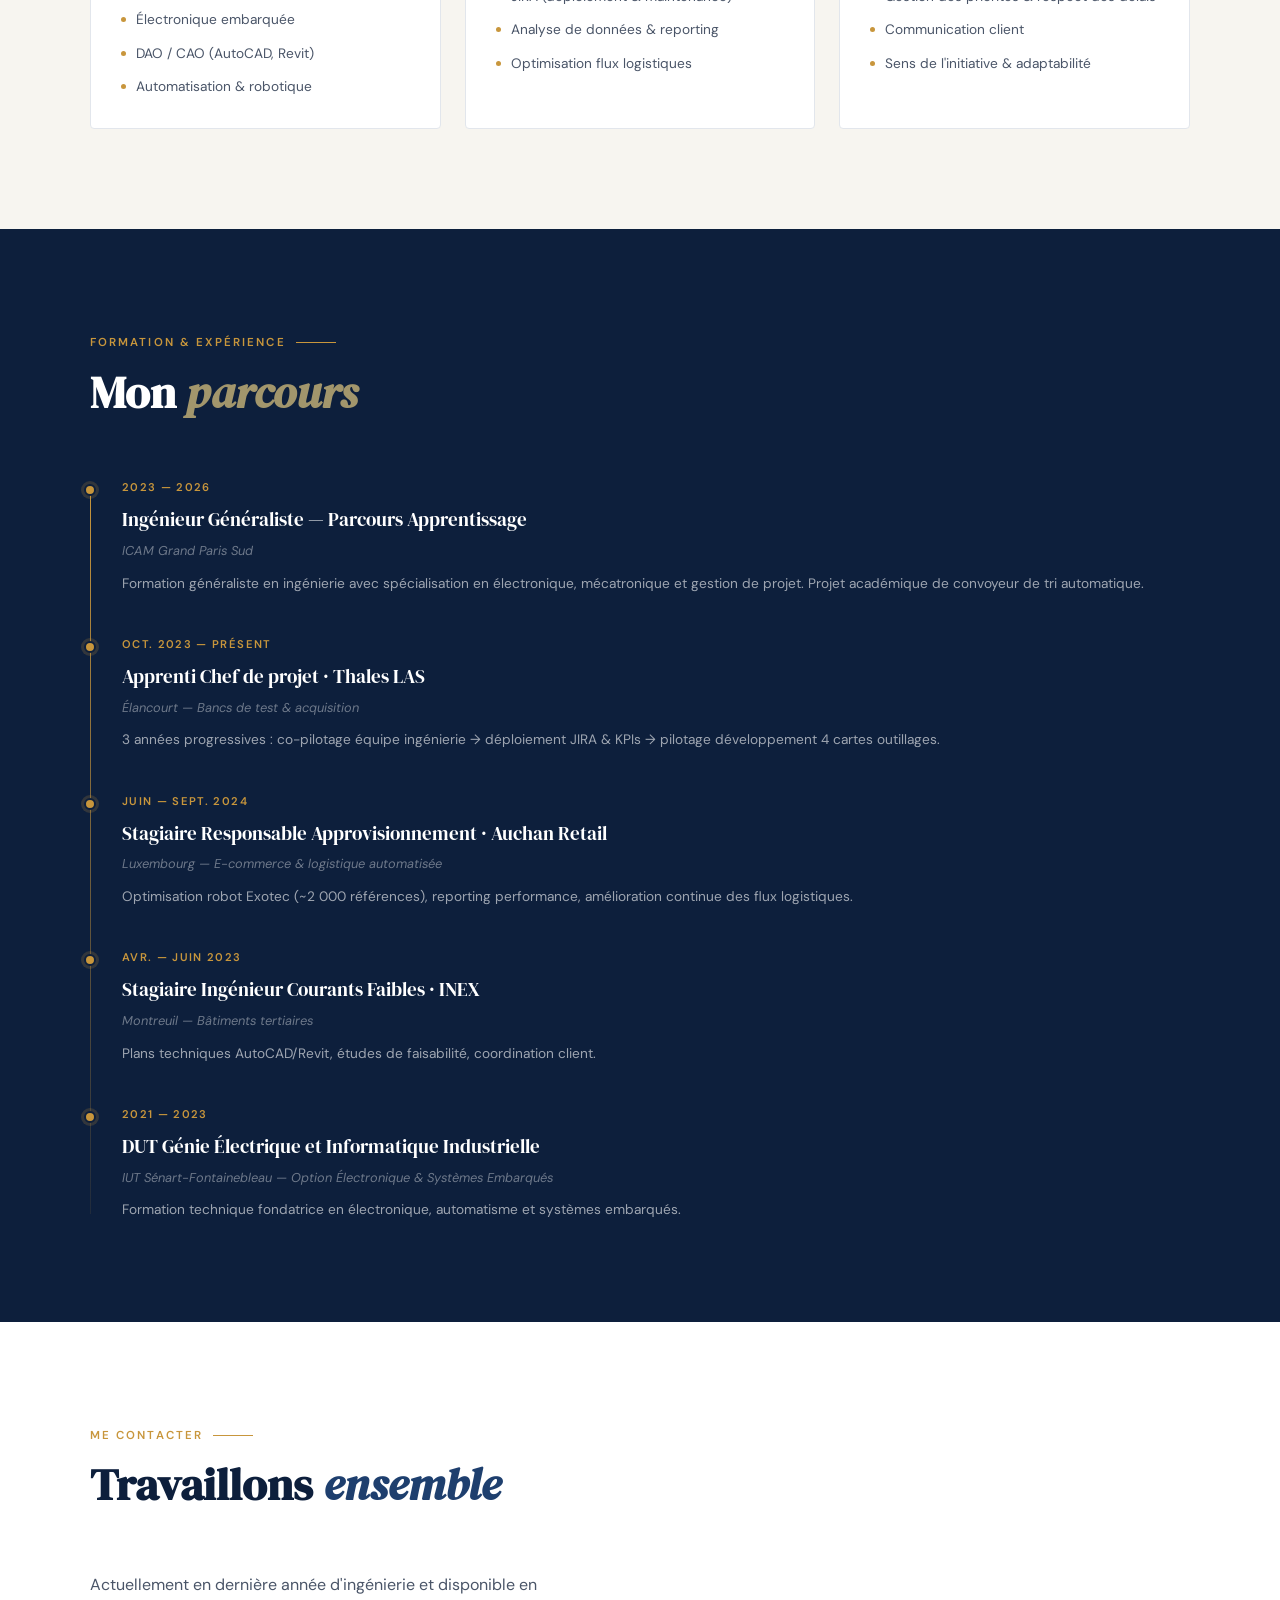
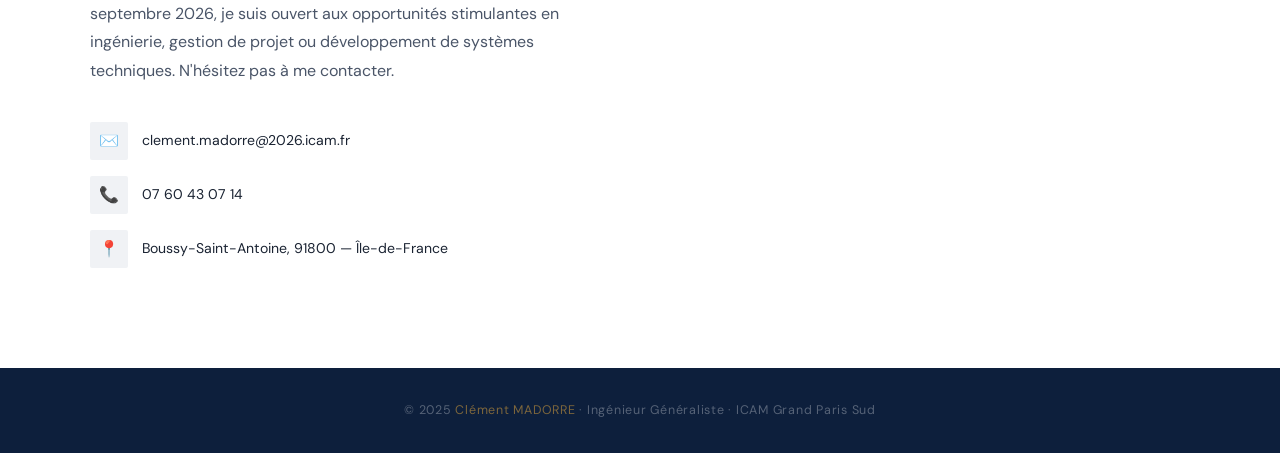
==== commit f3581909: "Update index.html" ====
--- a/index.html
+++ b/index.html
@@ -107,10 +107,58 @@
   max-width: 1100px;
   margin: 0 auto;
   padding: 120px 40px 80px;
+  display: flex;
+  flex-direction: column;
+  gap: 56px;
+}
+
+.hero-top {
   display: grid;
-  grid-template-columns: 1fr 1fr;
-  gap: 80px;
-  align-items: center;
+  grid-template-columns: 1.15fr 0.85fr;
+  gap: 70px;
+  align-items: center;
+}
+
+/* ─── PORTRAIT ─── */
+.hero-portrait {
+  position: relative;
+  justify-self: center;
+  width: 100%;
+  max-width: 320px;
+}
+
+.hero-portrait img {
+  width: 100%;
+  height: auto;
+  display: block;
+  border-radius: 4px;
+  filter: grayscale(8%) contrast(1.02);
+  border: 1px solid rgba(200, 150, 60, 0.25);
+  box-shadow: 0 30px 60px -20px rgba(0,0,0,0.6);
+  position: relative;
+  z-index: 2;
+}
+
+.hero-portrait::before {
+  content: '';
+  position: absolute;
+  top: 18px;
+  left: 18px;
+  right: -18px;
+  bottom: -18px;
+  border: 1px solid rgba(200, 150, 60, 0.45);
+  border-radius: 4px;
+  z-index: 1;
+}
+
+.hero-portrait::after {
+  content: '';
+  position: absolute;
+  inset: 0;
+  border-radius: 4px;
+  background: linear-gradient(160deg, transparent 55%, rgba(13,31,60,0.35) 100%);
+  z-index: 3;
+  pointer-events: none;
 }
 
 .hero-tag {
@@ -217,6 +265,7 @@
 
 .hero-stats {
   display: grid;
+  grid-template-columns: repeat(3, 1fr);
   gap: 20px;
 }
 
@@ -699,7 +748,8 @@
 
 /* ─── RESPONSIVE ─── */
 @media (max-width: 900px) {
-  .hero-content { grid-template-columns: 1fr; gap: 40px; }
+  .hero-top { grid-template-columns: 1fr; gap: 40px; }
+  .hero-portrait { order: -1; max-width: 240px; }
   .hero-stats { grid-template-columns: repeat(3, 1fr); }
   .projects-grid { grid-template-columns: 1fr; }
   .project-card.featured { grid-template-columns: 1fr; }
@@ -735,19 +785,24 @@
 <section class="hero">
   <div class="hero-grid"></div>
   <div class="hero-content">
-    <div>
-      <div class="hero-tag">Disponible · CDI & CDD</div>
-      <h1 class="hero-name">Clément<br><em>MADORRE</em></h1>
-      <p class="hero-title">Ingénieur Généraliste — ICAM Grand Paris Sud · Promotion 2026</p>
-      <p class="hero-bio">
-        Actuellement en 5ᵉ année d'école d'ingénieur, j'allie compétences techniques en électronique, mécatronique et programmation à une expertise en gestion de projet acquise chez Thales. Je cherche à intégrer une structure ambitieuse où ingénierie et leadership se rejoignent.
-      </p>
-      <div class="hero-cta">
-        <a href="#projets" class="btn-primary">
-          Voir mes projets
-          <svg width="14" height="14" viewBox="0 0 24 24" fill="none" stroke="currentColor" stroke-width="2.5"><path d="M5 12h14M12 5l7 7-7 7"/></svg>
-        </a>
-        <a href="https://www.linkedin.com/in/clément-madorre-2003c0310/" target="_blank" class="btn-outline">LinkedIn</a>
+    <div class="hero-top">
+      <div class="hero-text">
+        <div class="hero-tag">Disponible · CDI & CDD</div>
+        <h1 class="hero-name">Clément<br><em>MADORRE</em></h1>
+        <p class="hero-title">Ingénieur Généraliste — ICAM Grand Paris Sud · Promotion 2026</p>
+        <p class="hero-bio">
+          Actuellement en 5ᵉ année d'école d'ingénieur, j'allie compétences techniques en électronique, mécatronique et programmation à une expertise en gestion de projet acquise chez Thales. Je cherche à intégrer une structure ambitieuse où ingénierie et leadership se rejoignent.
+        </p>
+        <div class="hero-cta">
+          <a href="#projets" class="btn-primary">
+            Voir mes projets
+            <svg width="14" height="14" viewBox="0 0 24 24" fill="none" stroke="currentColor" stroke-width="2.5"><path d="M5 12h14M12 5l7 7-7 7"/></svg>
+          </a>
+          <a href="https://www.linkedin.com/in/clément-madorre-2003c0310/" target="_blank" class="btn-outline">LinkedIn</a>
+        </div>
+      </div>
+      <div class="hero-portrait">
+        <img src="clement_portrait.jpg" alt="Portrait de Clément MADORRE, ingénieur généraliste">
       </div>
     </div>
     <div class="hero-stats">
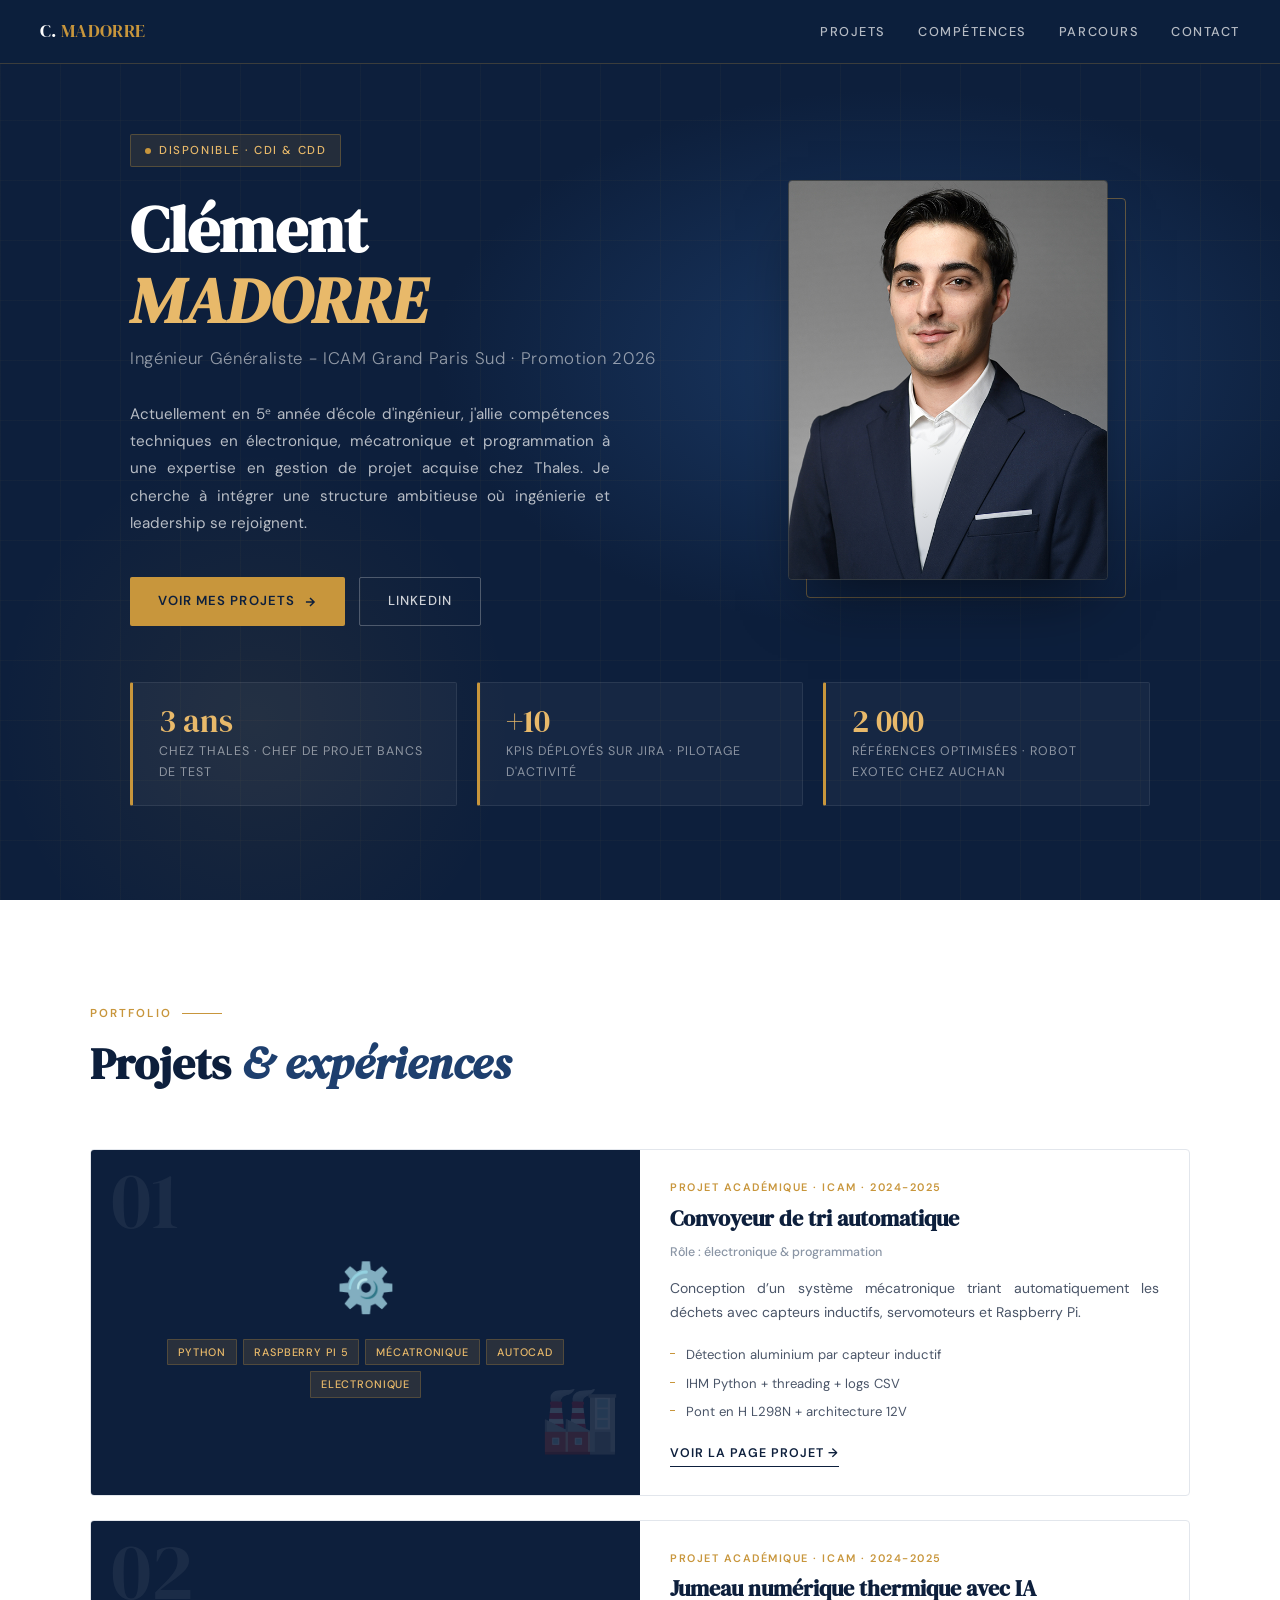
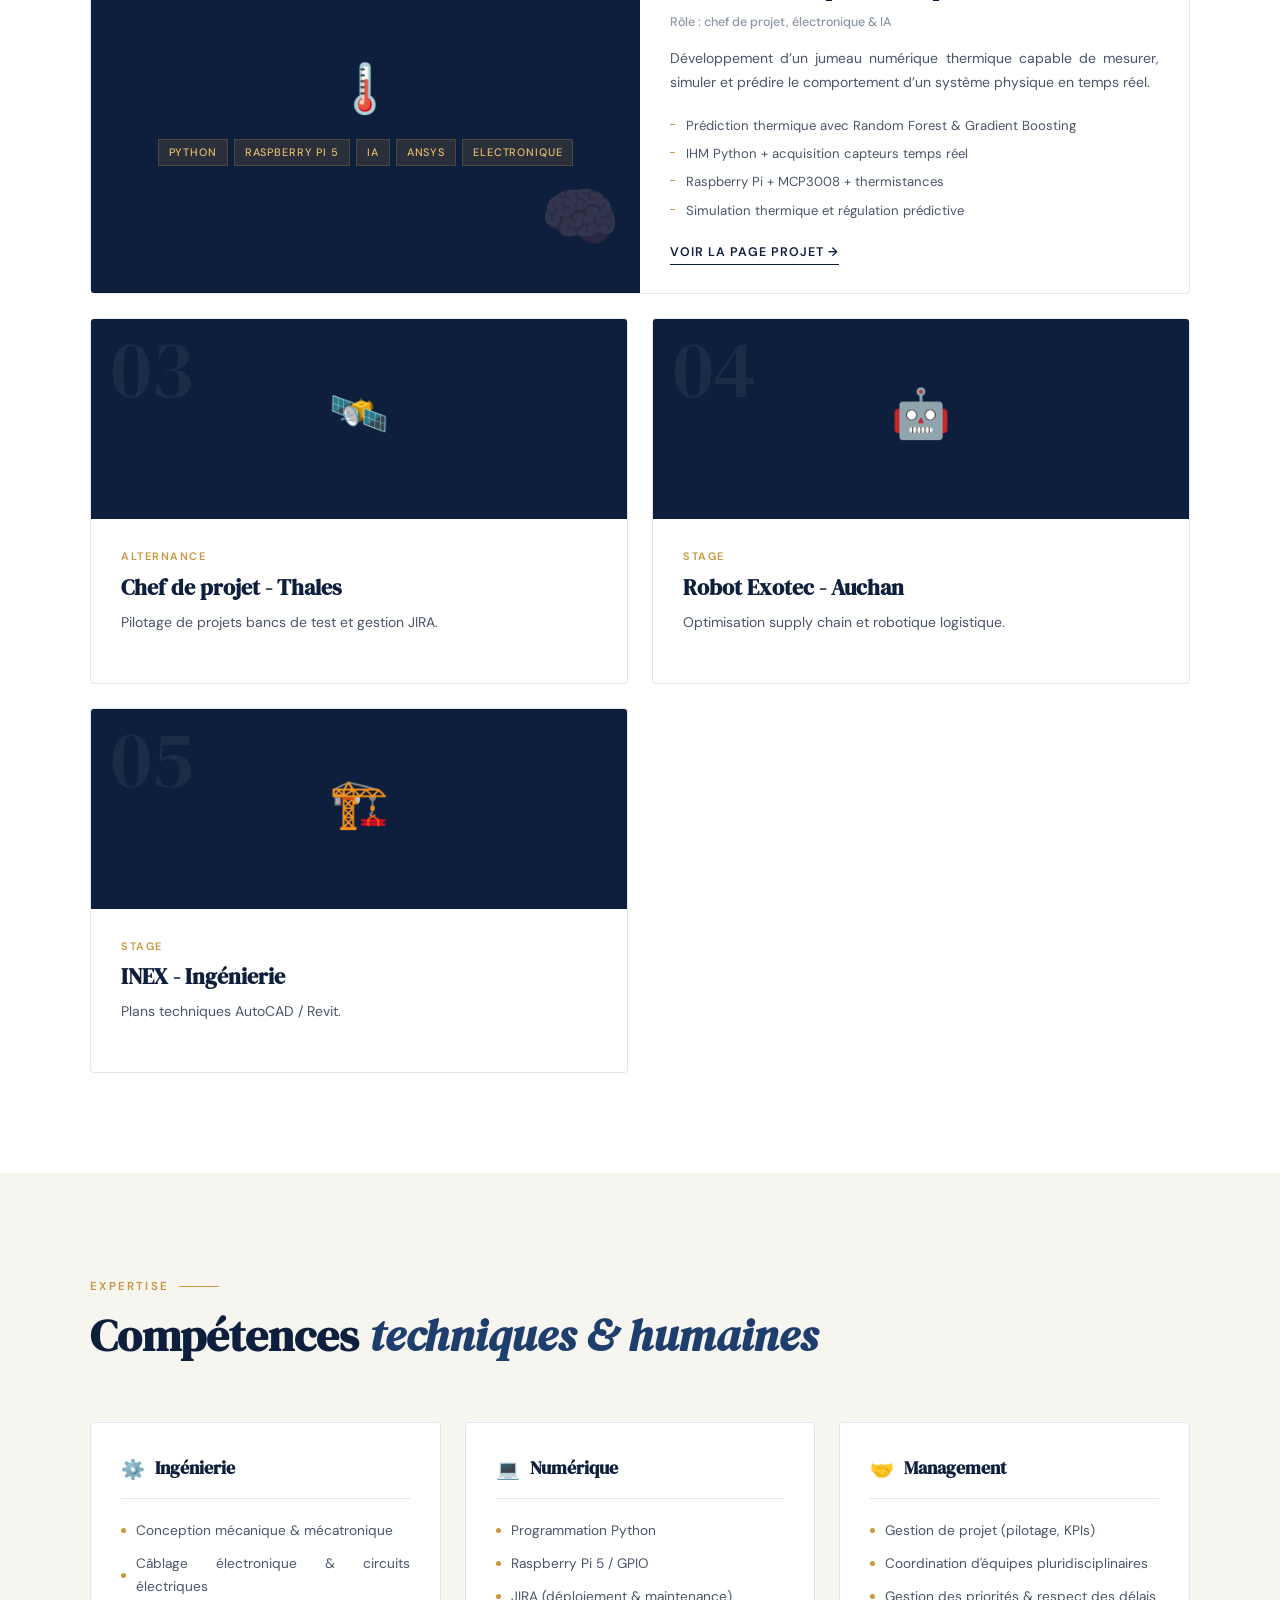
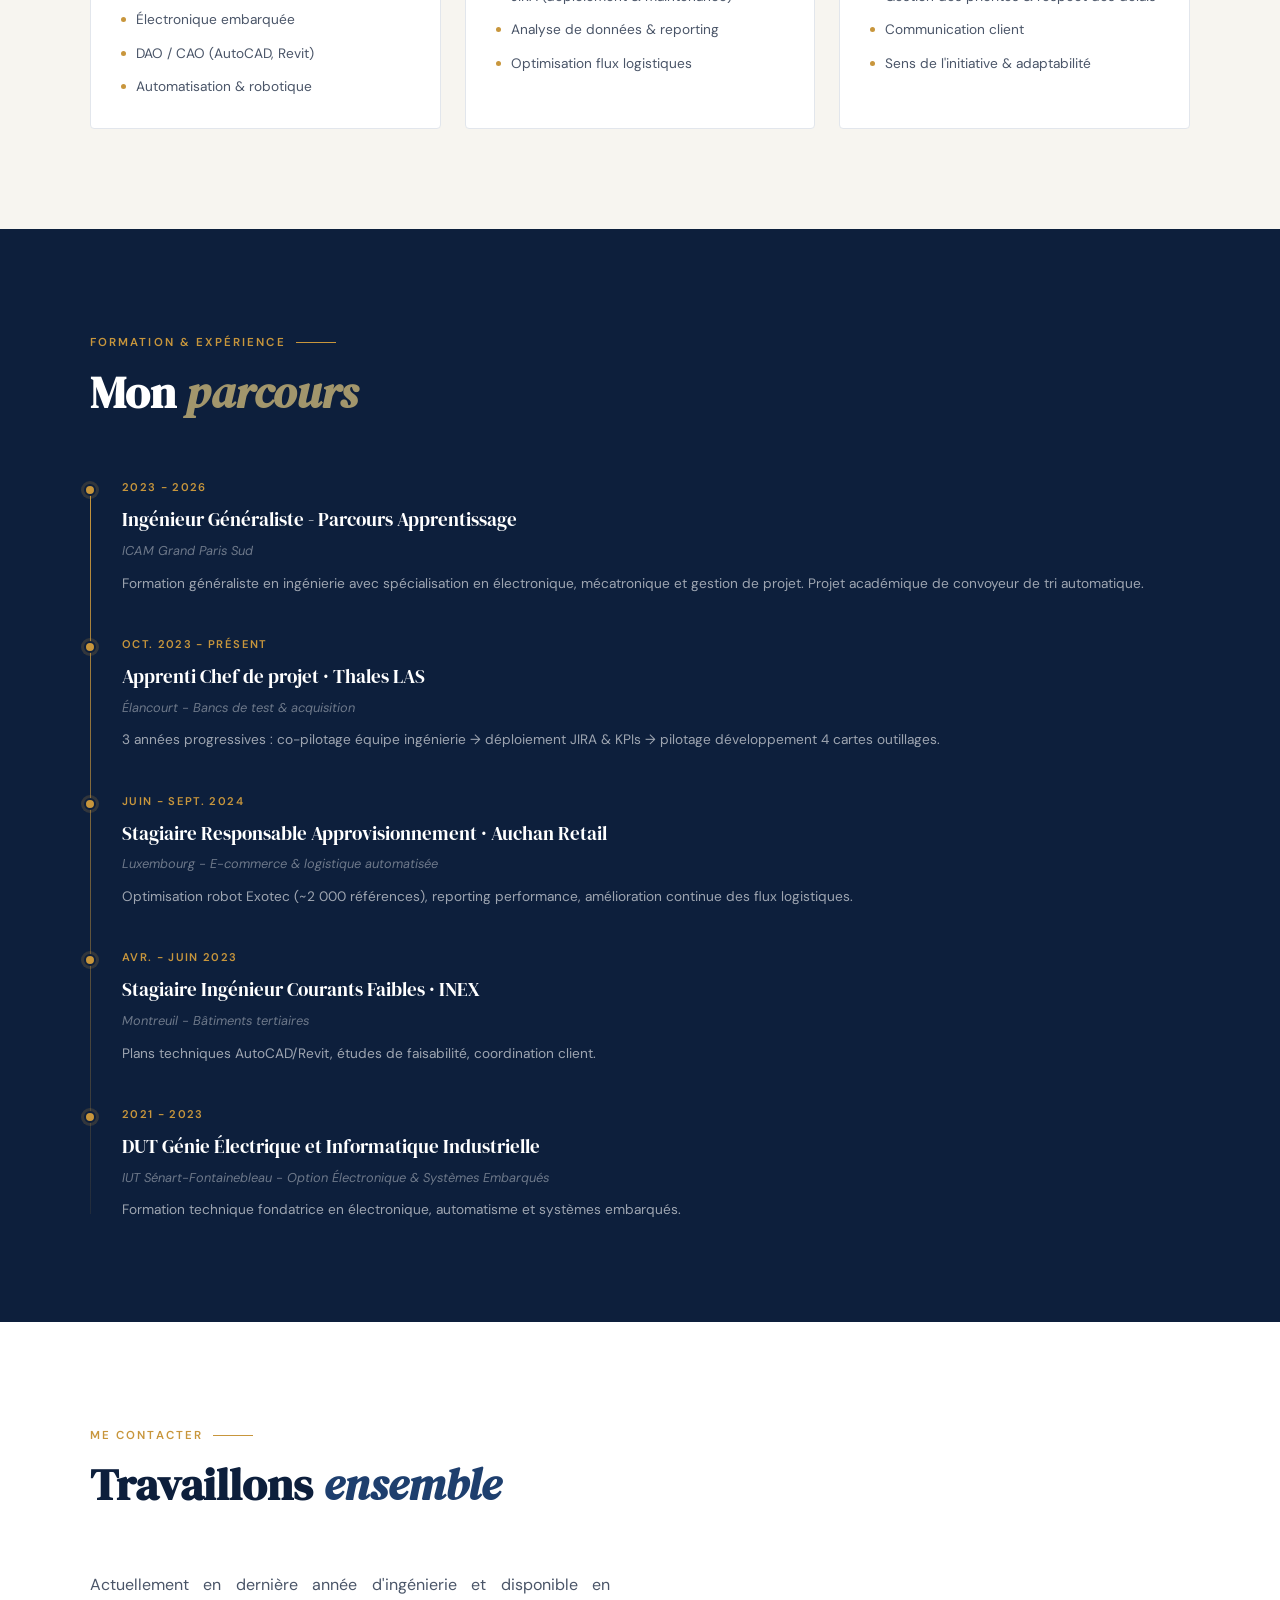
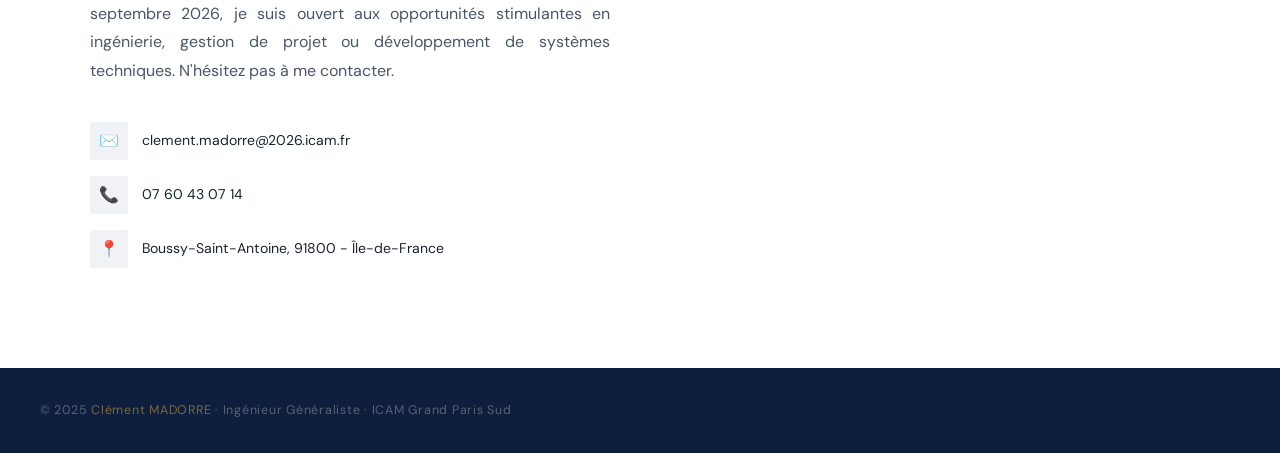
==== commit 19623013: "Update index.html" ====
--- a/index.html
+++ b/index.html
@@ -3,7 +3,7 @@
 <head>
 <meta charset="UTF-8">
 <meta name="viewport" content="width=device-width, initial-scale=1.0">
-<title>Clément MADORRE — Ingénieur Généraliste</title>
+<title>Clément MADORRE - Ingénieur Généraliste</title>
 <link rel="preconnect" href="https://fonts.googleapis.com">
 <link rel="preconnect" href="https://fonts.gstatic.com" crossorigin>
 <link href="https://fonts.googleapis.com/css2?family=DM+Serif+Display:ital@0;1&family=DM+Sans:ital,opsz,wght@0,9..40,300;0,9..40,400;0,9..40,500;0,9..40,600;1,9..40,300&display=swap" rel="stylesheet">
@@ -27,6 +27,14 @@
 
 html { scroll-behavior: smooth; }
 
+/* Texte justifié */
+p, .hero-bio, .project-desc, .timeline-desc, li {
+  text-align: justify;
+  text-justify: inter-word;
+  -webkit-hyphens: auto;
+  hyphens: auto;
+}
+
 body {
   font-family: 'DM Sans', sans-serif;
   background: var(--cream);
@@ -789,7 +797,7 @@
       <div class="hero-text">
         <div class="hero-tag">Disponible · CDI & CDD</div>
         <h1 class="hero-name">Clément<br><em>MADORRE</em></h1>
-        <p class="hero-title">Ingénieur Généraliste — ICAM Grand Paris Sud · Promotion 2026</p>
+        <p class="hero-title">Ingénieur Généraliste - ICAM Grand Paris Sud · Promotion 2026</p>
         <p class="hero-bio">
           Actuellement en 5ᵉ année d'école d'ingénieur, j'allie compétences techniques en électronique, mécatronique et programmation à une expertise en gestion de projet acquise chez Thales. Je cherche à intégrer une structure ambitieuse où ingénierie et leadership se rejoignent.
         </p>
@@ -850,7 +858,7 @@
         </div>
 
         <div class="project-body">
-          <div class="project-category">Projet académique · ICAM · 2024–2025</div>
+          <div class="project-category">Projet académique · ICAM · 2024-2025</div>
           <h3 class="project-name">Convoyeur de tri automatique</h3>
           <p class="project-company">Rôle : électronique & programmation</p>
           <p class="project-desc">
@@ -888,7 +896,7 @@
         </div>
 
         <div class="project-body">
-          <div class="project-category">Projet académique · ICAM · 2024–2025</div>
+          <div class="project-category">Projet académique · ICAM · 2024-2025</div>
           <h3 class="project-name">Jumeau numérique thermique avec IA</h3>
 
           <p class="project-company">
@@ -924,7 +932,7 @@
 
         <div class="project-body">
           <div class="project-category">Alternance</div>
-          <h3 class="project-name">Chef de projet — Thales</h3>
+          <h3 class="project-name">Chef de projet - Thales</h3>
           <p class="project-desc">
             Pilotage de projets bancs de test et gestion JIRA.
           </p>
@@ -942,7 +950,7 @@
 
         <div class="project-body">
           <div class="project-category">Stage</div>
-          <h3 class="project-name">Robot Exotec — Auchan</h3>
+          <h3 class="project-name">Robot Exotec - Auchan</h3>
           <p class="project-desc">
             Optimisation supply chain et robotique logistique.
           </p>
@@ -960,7 +968,7 @@
 
         <div class="project-body">
           <div class="project-category">Stage</div>
-          <h3 class="project-name">INEX — Ingénierie</h3>
+          <h3 class="project-name">INEX - Ingénierie</h3>
           <p class="project-desc">
             Plans techniques AutoCAD / Revit.
           </p>
@@ -1023,37 +1031,37 @@
     <div class="timeline">
       <div class="timeline-item reveal">
         <div class="timeline-dot"></div>
-        <div class="timeline-date">2023 — 2026</div>
-        <div class="timeline-title">Ingénieur Généraliste — Parcours Apprentissage</div>
+        <div class="timeline-date">2023 - 2026</div>
+        <div class="timeline-title">Ingénieur Généraliste - Parcours Apprentissage</div>
         <div class="timeline-org">ICAM Grand Paris Sud</div>
         <div class="timeline-desc">Formation généraliste en ingénierie avec spécialisation en électronique, mécatronique et gestion de projet. Projet académique de convoyeur de tri automatique.</div>
       </div>
       <div class="timeline-item reveal">
         <div class="timeline-dot"></div>
-        <div class="timeline-date">Oct. 2023 — Présent</div>
+        <div class="timeline-date">Oct. 2023 - Présent</div>
         <div class="timeline-title">Apprenti Chef de projet · Thales LAS</div>
-        <div class="timeline-org">Élancourt — Bancs de test & acquisition</div>
+        <div class="timeline-org">Élancourt - Bancs de test & acquisition</div>
         <div class="timeline-desc">3 années progressives : co-pilotage équipe ingénierie → déploiement JIRA & KPIs → pilotage développement 4 cartes outillages.</div>
       </div>
       <div class="timeline-item reveal">
         <div class="timeline-dot"></div>
-        <div class="timeline-date">Juin — Sept. 2024</div>
+        <div class="timeline-date">Juin - Sept. 2024</div>
         <div class="timeline-title">Stagiaire Responsable Approvisionnement · Auchan Retail</div>
-        <div class="timeline-org">Luxembourg — E-commerce & logistique automatisée</div>
+        <div class="timeline-org">Luxembourg - E-commerce & logistique automatisée</div>
         <div class="timeline-desc">Optimisation robot Exotec (~2 000 références), reporting performance, amélioration continue des flux logistiques.</div>
       </div>
       <div class="timeline-item reveal">
         <div class="timeline-dot"></div>
-        <div class="timeline-date">Avr. — Juin 2023</div>
+        <div class="timeline-date">Avr. - Juin 2023</div>
         <div class="timeline-title">Stagiaire Ingénieur Courants Faibles · INEX</div>
-        <div class="timeline-org">Montreuil — Bâtiments tertiaires</div>
+        <div class="timeline-org">Montreuil - Bâtiments tertiaires</div>
         <div class="timeline-desc">Plans techniques AutoCAD/Revit, études de faisabilité, coordination client.</div>
       </div>
       <div class="timeline-item reveal">
         <div class="timeline-dot"></div>
-        <div class="timeline-date">2021 — 2023</div>
+        <div class="timeline-date">2021 - 2023</div>
         <div class="timeline-title">DUT Génie Électrique et Informatique Industrielle</div>
-        <div class="timeline-org">IUT Sénart-Fontainebleau — Option Électronique & Systèmes Embarqués</div>
+        <div class="timeline-org">IUT Sénart-Fontainebleau - Option Électronique & Systèmes Embarqués</div>
         <div class="timeline-desc">Formation technique fondatrice en électronique, automatisme et systèmes embarqués.</div>
       </div>
     </div>
@@ -1083,7 +1091,7 @@
           </a>
           <div class="contact-item">
             <div class="contact-icon">📍</div>
-            Boussy-Saint-Antoine, 91800 — Île-de-France
+            Boussy-Saint-Antoine, 91800 - Île-de-France
           </div>
         </div>
       </div>
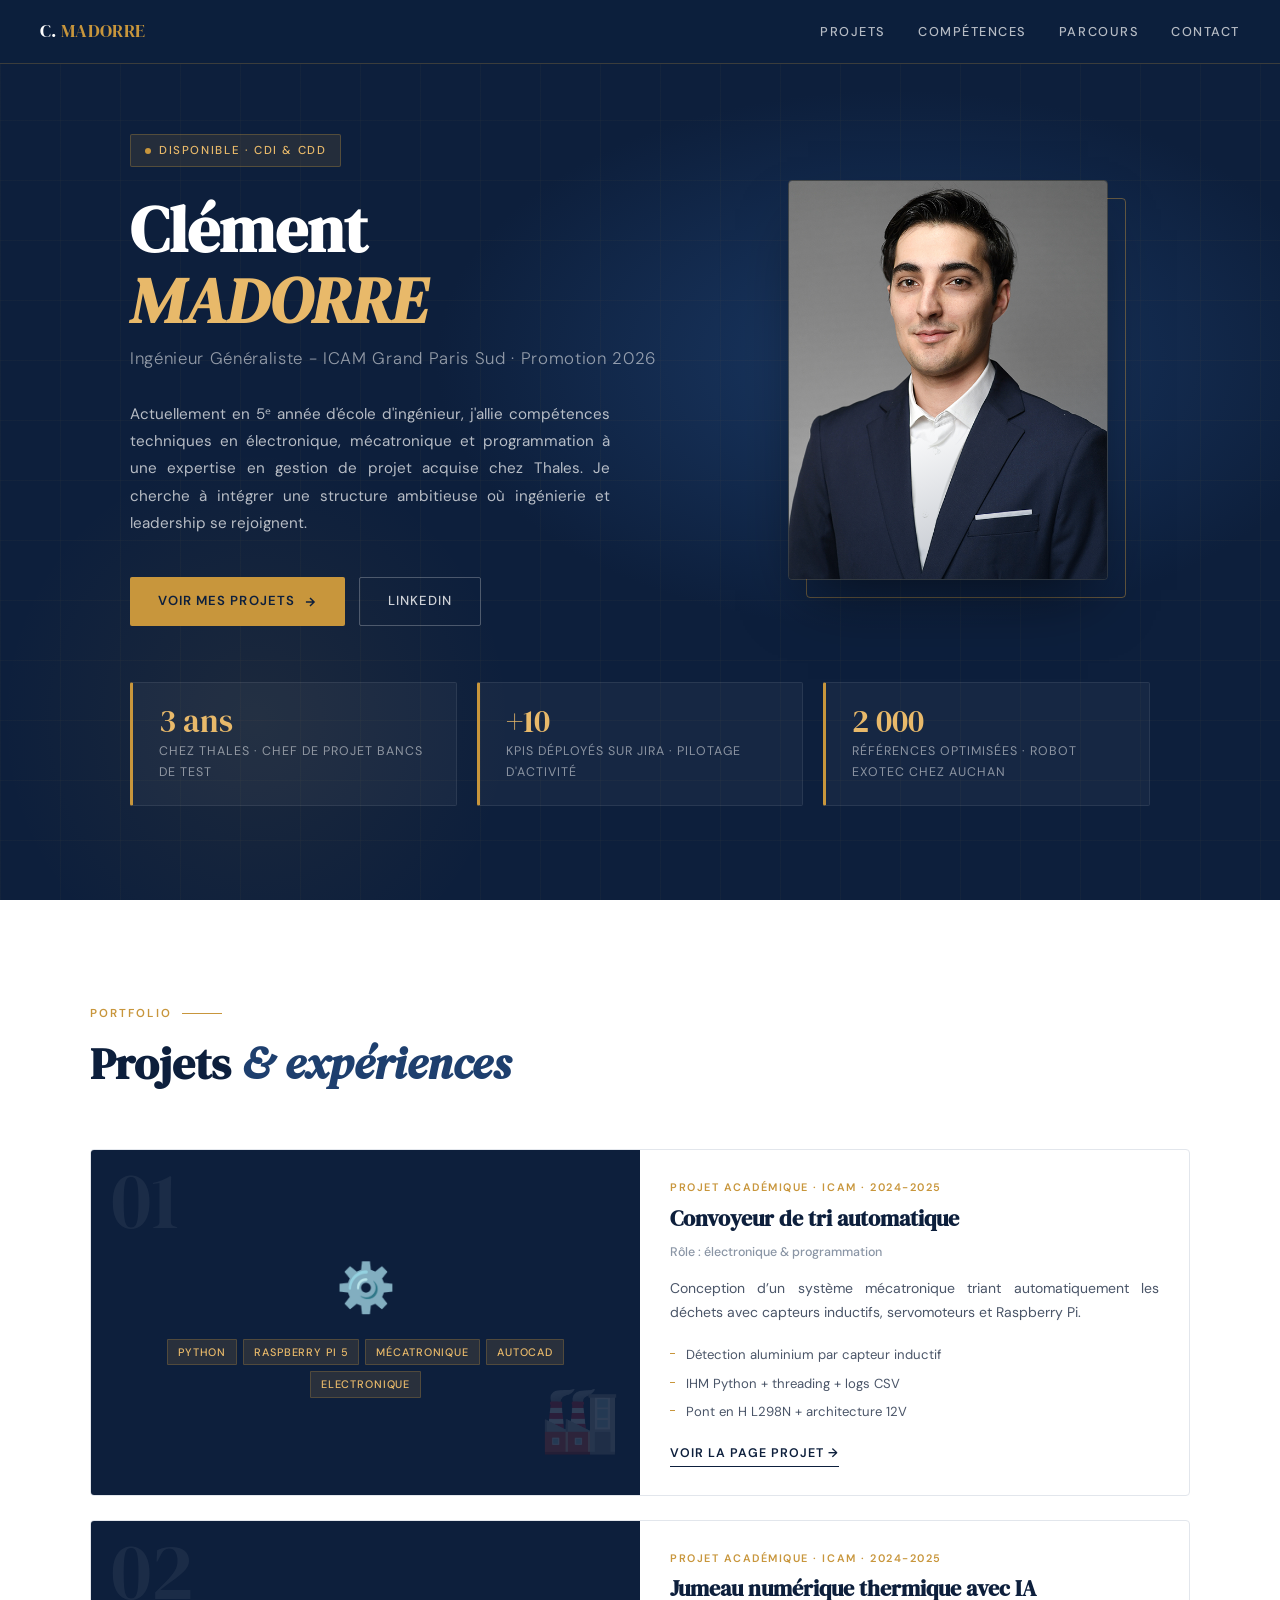
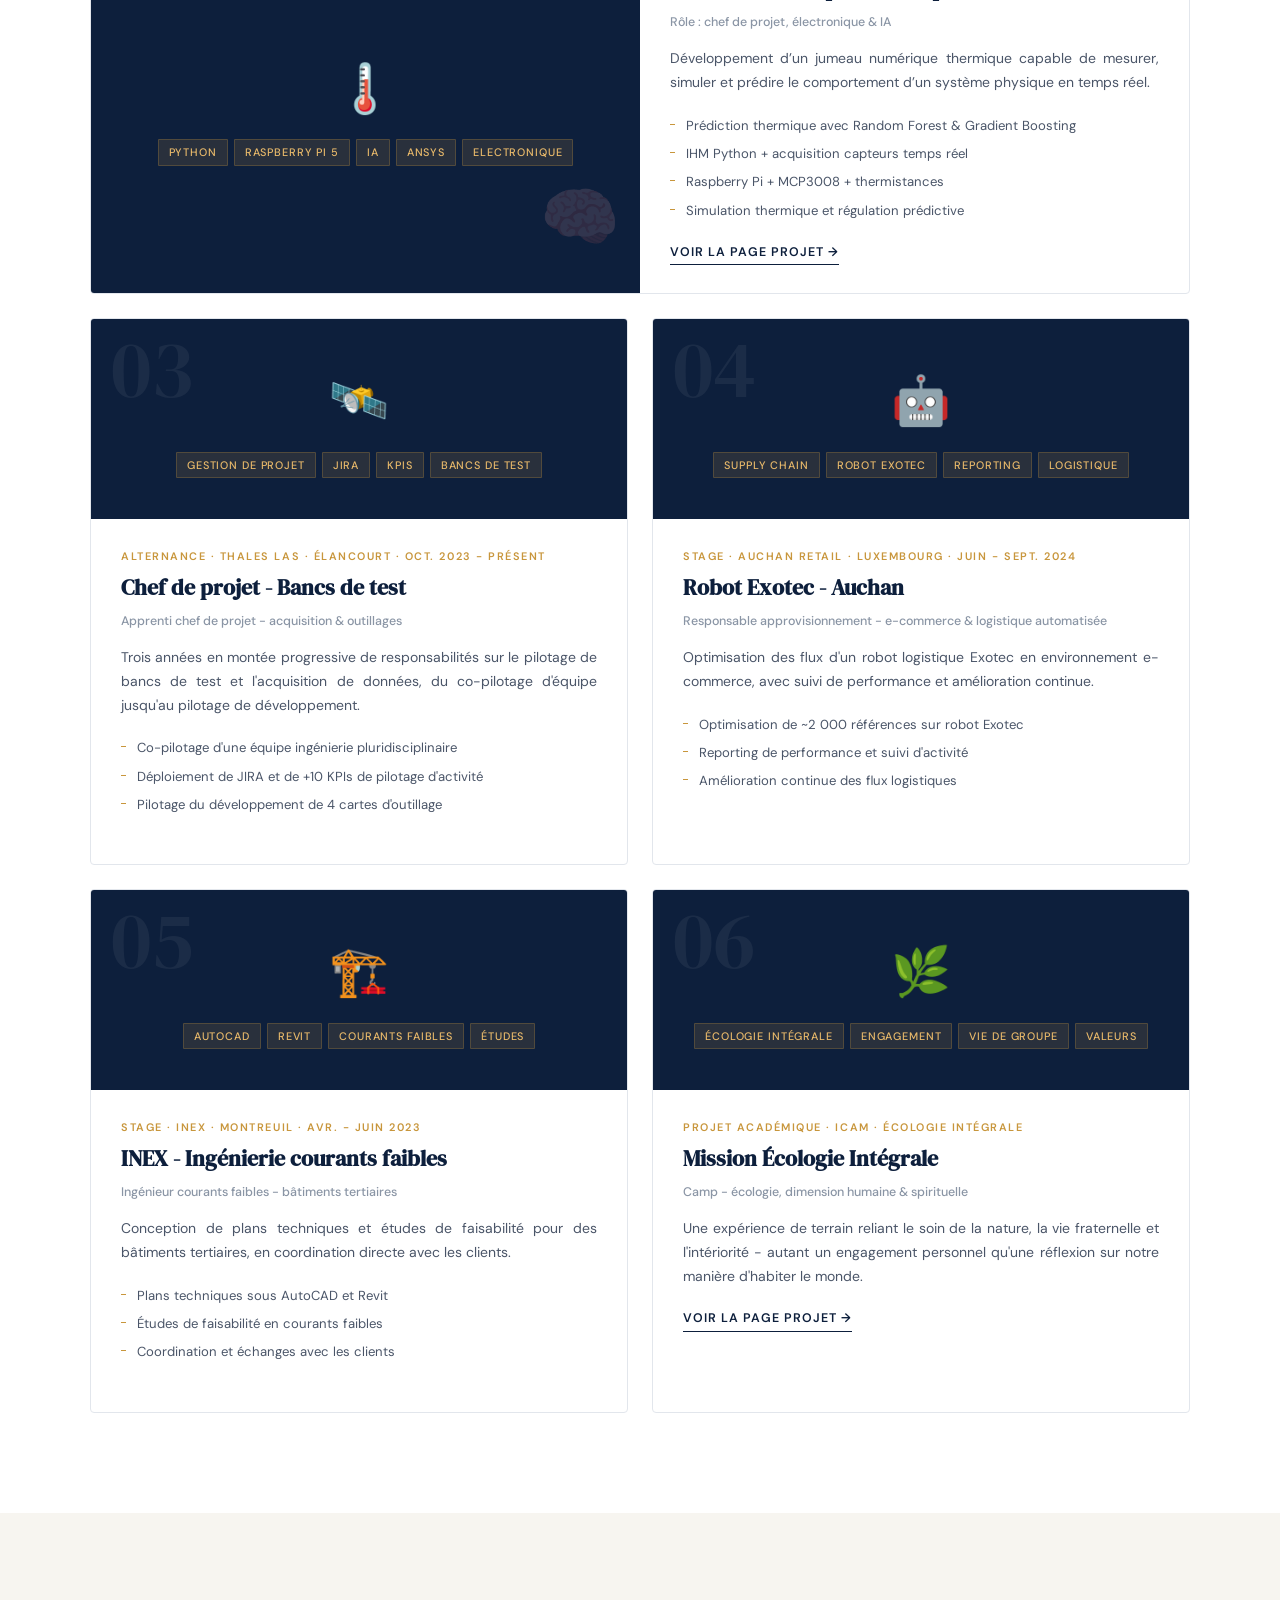
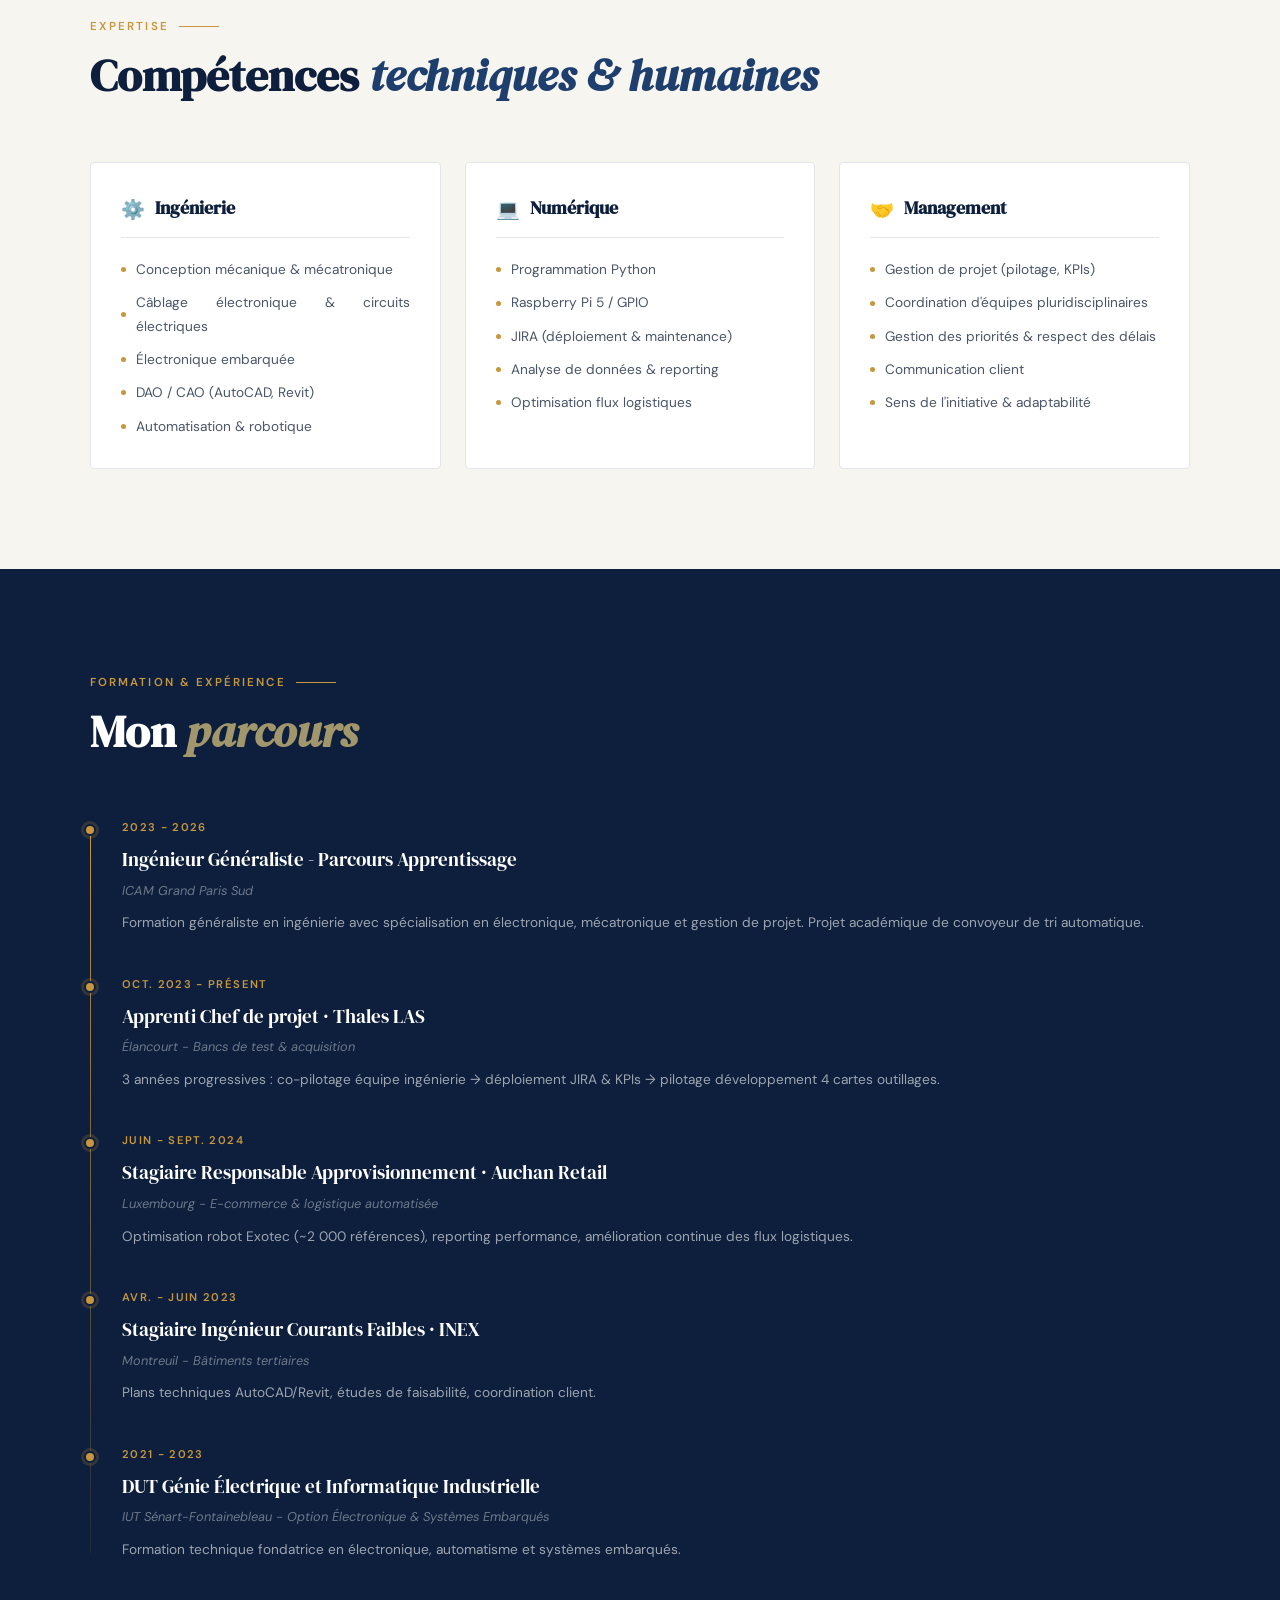
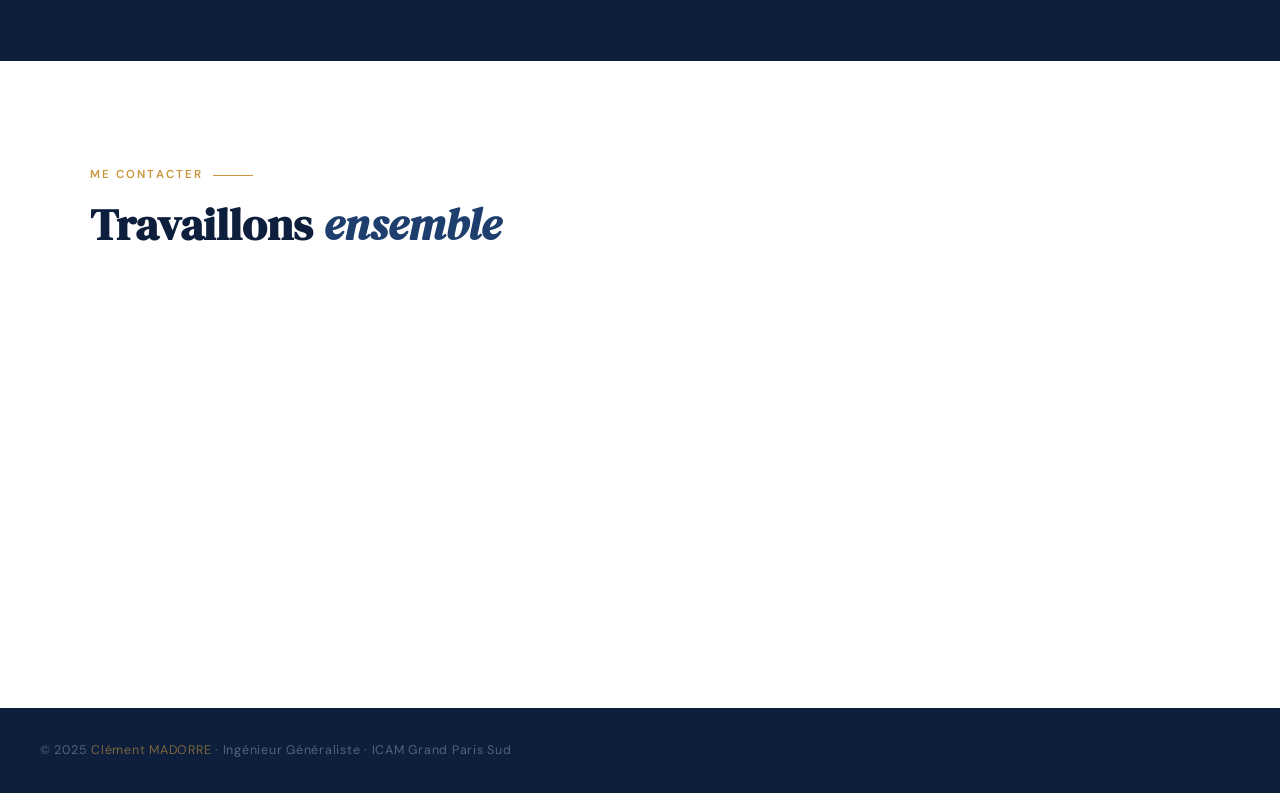
==== commit 4a838966: "Update index.html" ====
--- a/index.html
+++ b/index.html
@@ -927,15 +927,27 @@
           <div class="project-num">03</div>
           <div class="project-visual-content">
             <span class="project-icon-main">🛰️</span>
+            <div class="project-tech-pills">
+              <span class="tech-pill">Gestion de projet</span>
+              <span class="tech-pill">JIRA</span>
+              <span class="tech-pill">KPIs</span>
+              <span class="tech-pill">Bancs de test</span>
+            </div>
           </div>
         </div>
 
         <div class="project-body">
-          <div class="project-category">Alternance</div>
-          <h3 class="project-name">Chef de projet - Thales</h3>
+          <div class="project-category">Alternance · Thales LAS · Élancourt · Oct. 2023 - Présent</div>
+          <h3 class="project-name">Chef de projet - Bancs de test</h3>
+          <p class="project-company">Apprenti chef de projet - acquisition & outillages</p>
           <p class="project-desc">
-            Pilotage de projets bancs de test et gestion JIRA.
+            Trois années en montée progressive de responsabilités sur le pilotage de bancs de test et l'acquisition de données, du co-pilotage d'équipe jusqu'au pilotage de développement.
           </p>
+          <ul class="project-highlights">
+            <li>Co-pilotage d'une équipe ingénierie pluridisciplinaire</li>
+            <li>Déploiement de JIRA et de +10 KPIs de pilotage d'activité</li>
+            <li>Pilotage du développement de 4 cartes d'outillage</li>
+          </ul>
         </div>
       </div>
 
@@ -945,15 +957,27 @@
           <div class="project-num">04</div>
           <div class="project-visual-content">
             <span class="project-icon-main">🤖</span>
+            <div class="project-tech-pills">
+              <span class="tech-pill">Supply chain</span>
+              <span class="tech-pill">Robot Exotec</span>
+              <span class="tech-pill">Reporting</span>
+              <span class="tech-pill">Logistique</span>
+            </div>
           </div>
         </div>
 
         <div class="project-body">
-          <div class="project-category">Stage</div>
+          <div class="project-category">Stage · Auchan Retail · Luxembourg · Juin - Sept. 2024</div>
           <h3 class="project-name">Robot Exotec - Auchan</h3>
+          <p class="project-company">Responsable approvisionnement - e-commerce & logistique automatisée</p>
           <p class="project-desc">
-            Optimisation supply chain et robotique logistique.
+            Optimisation des flux d'un robot logistique Exotec en environnement e-commerce, avec suivi de performance et amélioration continue.
           </p>
+          <ul class="project-highlights">
+            <li>Optimisation de ~2 000 références sur robot Exotec</li>
+            <li>Reporting de performance et suivi d'activité</li>
+            <li>Amélioration continue des flux logistiques</li>
+          </ul>
         </div>
       </div>
 
@@ -963,15 +987,55 @@
           <div class="project-num">05</div>
           <div class="project-visual-content">
             <span class="project-icon-main">🏗️</span>
+            <div class="project-tech-pills">
+              <span class="tech-pill">AutoCAD</span>
+              <span class="tech-pill">Revit</span>
+              <span class="tech-pill">Courants faibles</span>
+              <span class="tech-pill">Études</span>
+            </div>
           </div>
         </div>
 
         <div class="project-body">
-          <div class="project-category">Stage</div>
-          <h3 class="project-name">INEX - Ingénierie</h3>
+          <div class="project-category">Stage · INEX · Montreuil · Avr. - Juin 2023</div>
+          <h3 class="project-name">INEX - Ingénierie courants faibles</h3>
+          <p class="project-company">Ingénieur courants faibles - bâtiments tertiaires</p>
           <p class="project-desc">
-            Plans techniques AutoCAD / Revit.
+            Conception de plans techniques et études de faisabilité pour des bâtiments tertiaires, en coordination directe avec les clients.
           </p>
+          <ul class="project-highlights">
+            <li>Plans techniques sous AutoCAD et Revit</li>
+            <li>Études de faisabilité en courants faibles</li>
+            <li>Coordination et échanges avec les clients</li>
+          </ul>
+        </div>
+      </div>
+
+      <!-- 06 MEI -->
+      <div class="project-card reveal">
+        <div class="project-visual">
+          <div class="project-num">06</div>
+          <div class="project-visual-content">
+            <span class="project-icon-main">🌿</span>
+            <div class="project-tech-pills">
+              <span class="tech-pill">Écologie intégrale</span>
+              <span class="tech-pill">Engagement</span>
+              <span class="tech-pill">Vie de groupe</span>
+              <span class="tech-pill">Valeurs</span>
+            </div>
+          </div>
+        </div>
+
+        <div class="project-body">
+          <div class="project-category">Projet académique · ICAM · Écologie intégrale</div>
+          <h3 class="project-name">Mission Écologie Intégrale</h3>
+          <p class="project-company">Camp - écologie, dimension humaine & spirituelle</p>
+          <p class="project-desc">
+            Une expérience de terrain reliant le soin de la nature, la vie fraternelle et l'intériorité - autant un engagement personnel qu'une réflexion sur notre manière d'habiter le monde.
+          </p>
+          <a href="Page_WEB_MEI.html" class="project-link">
+            Voir la page projet →
+          </a>
         </div>
       </div>
 
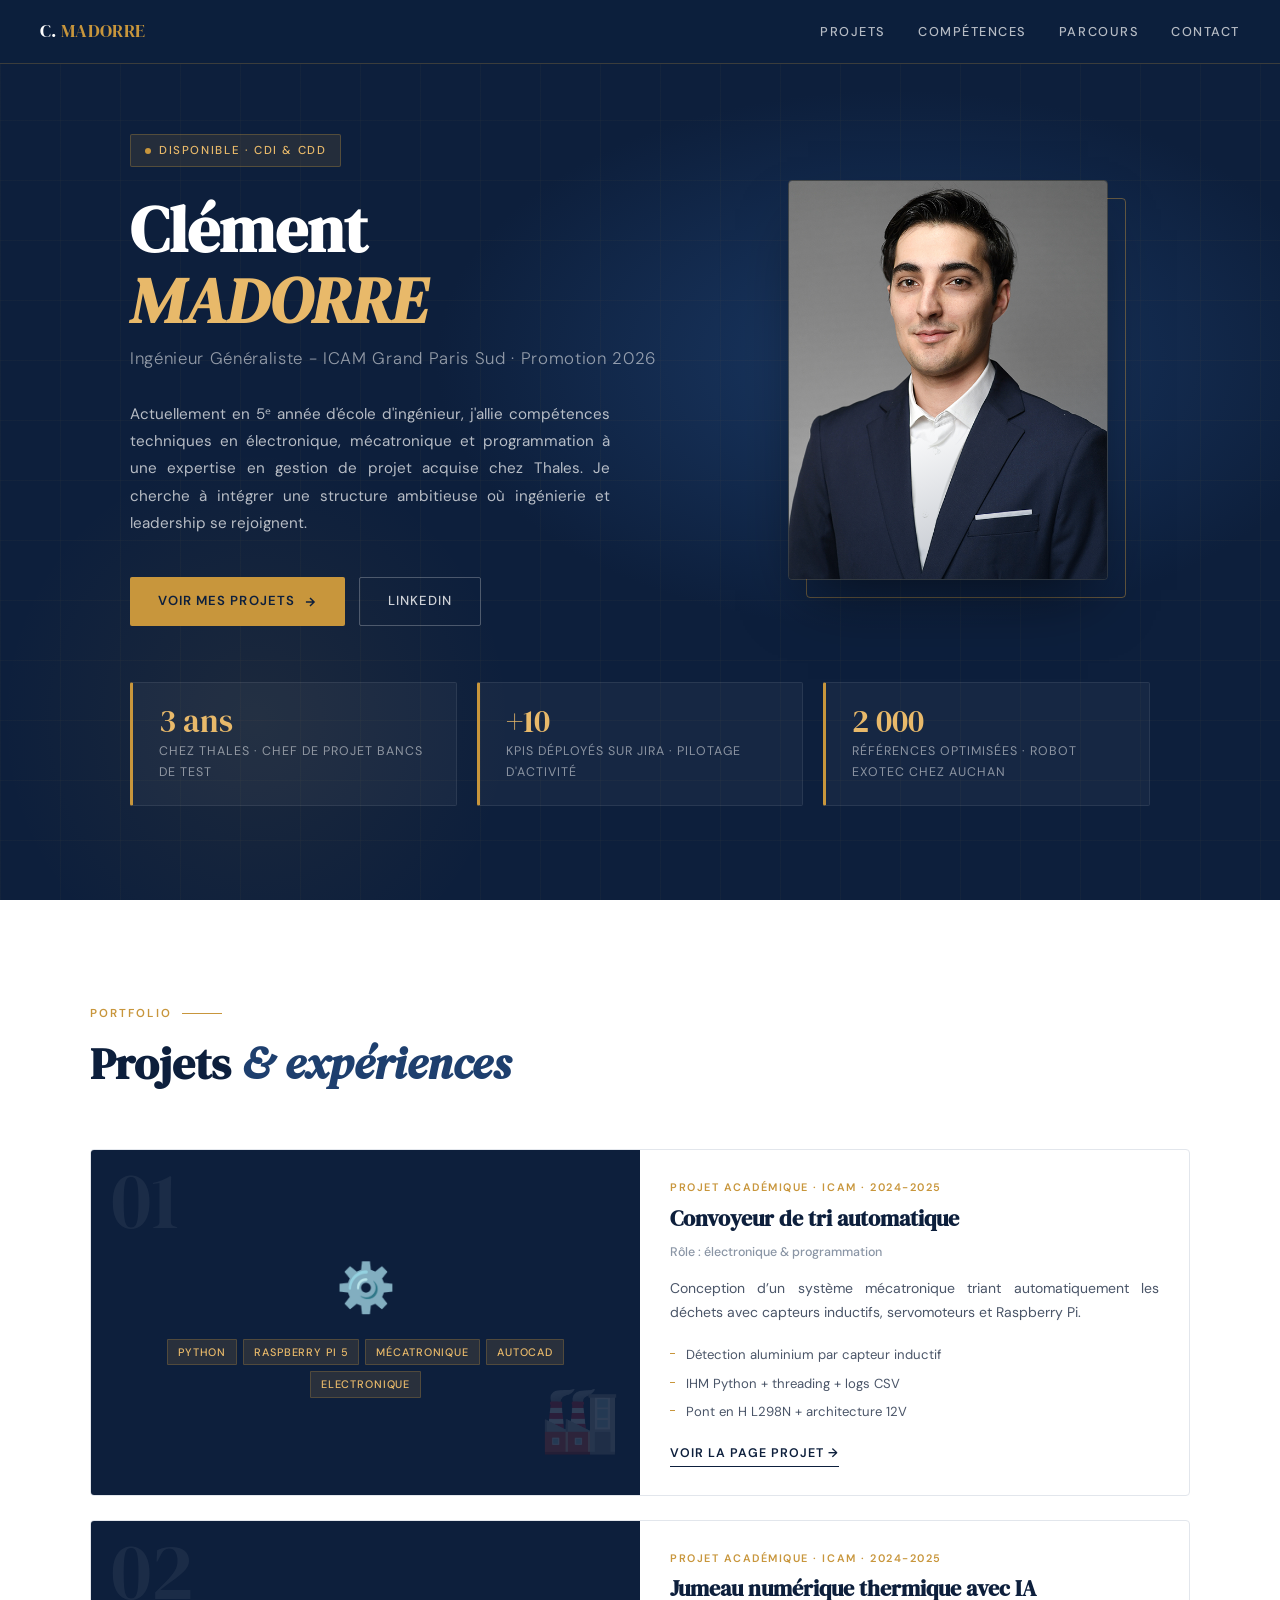
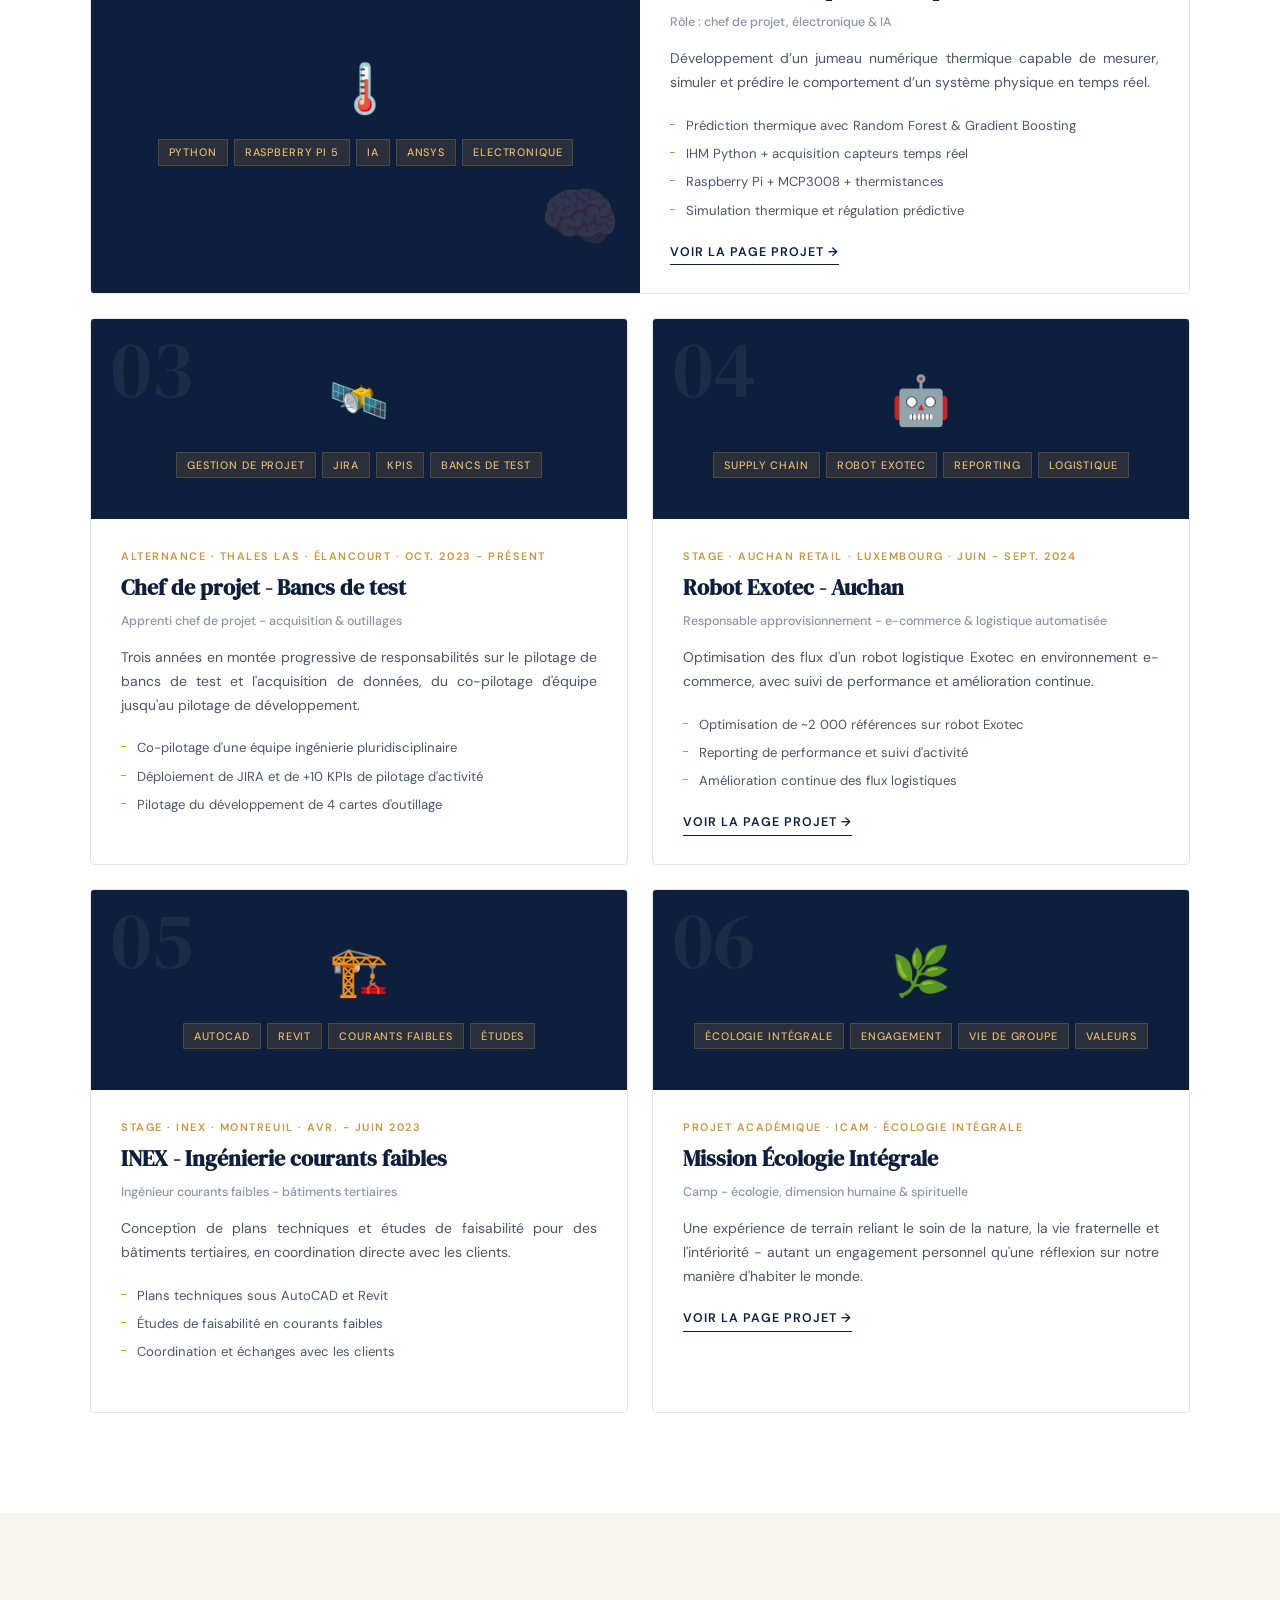
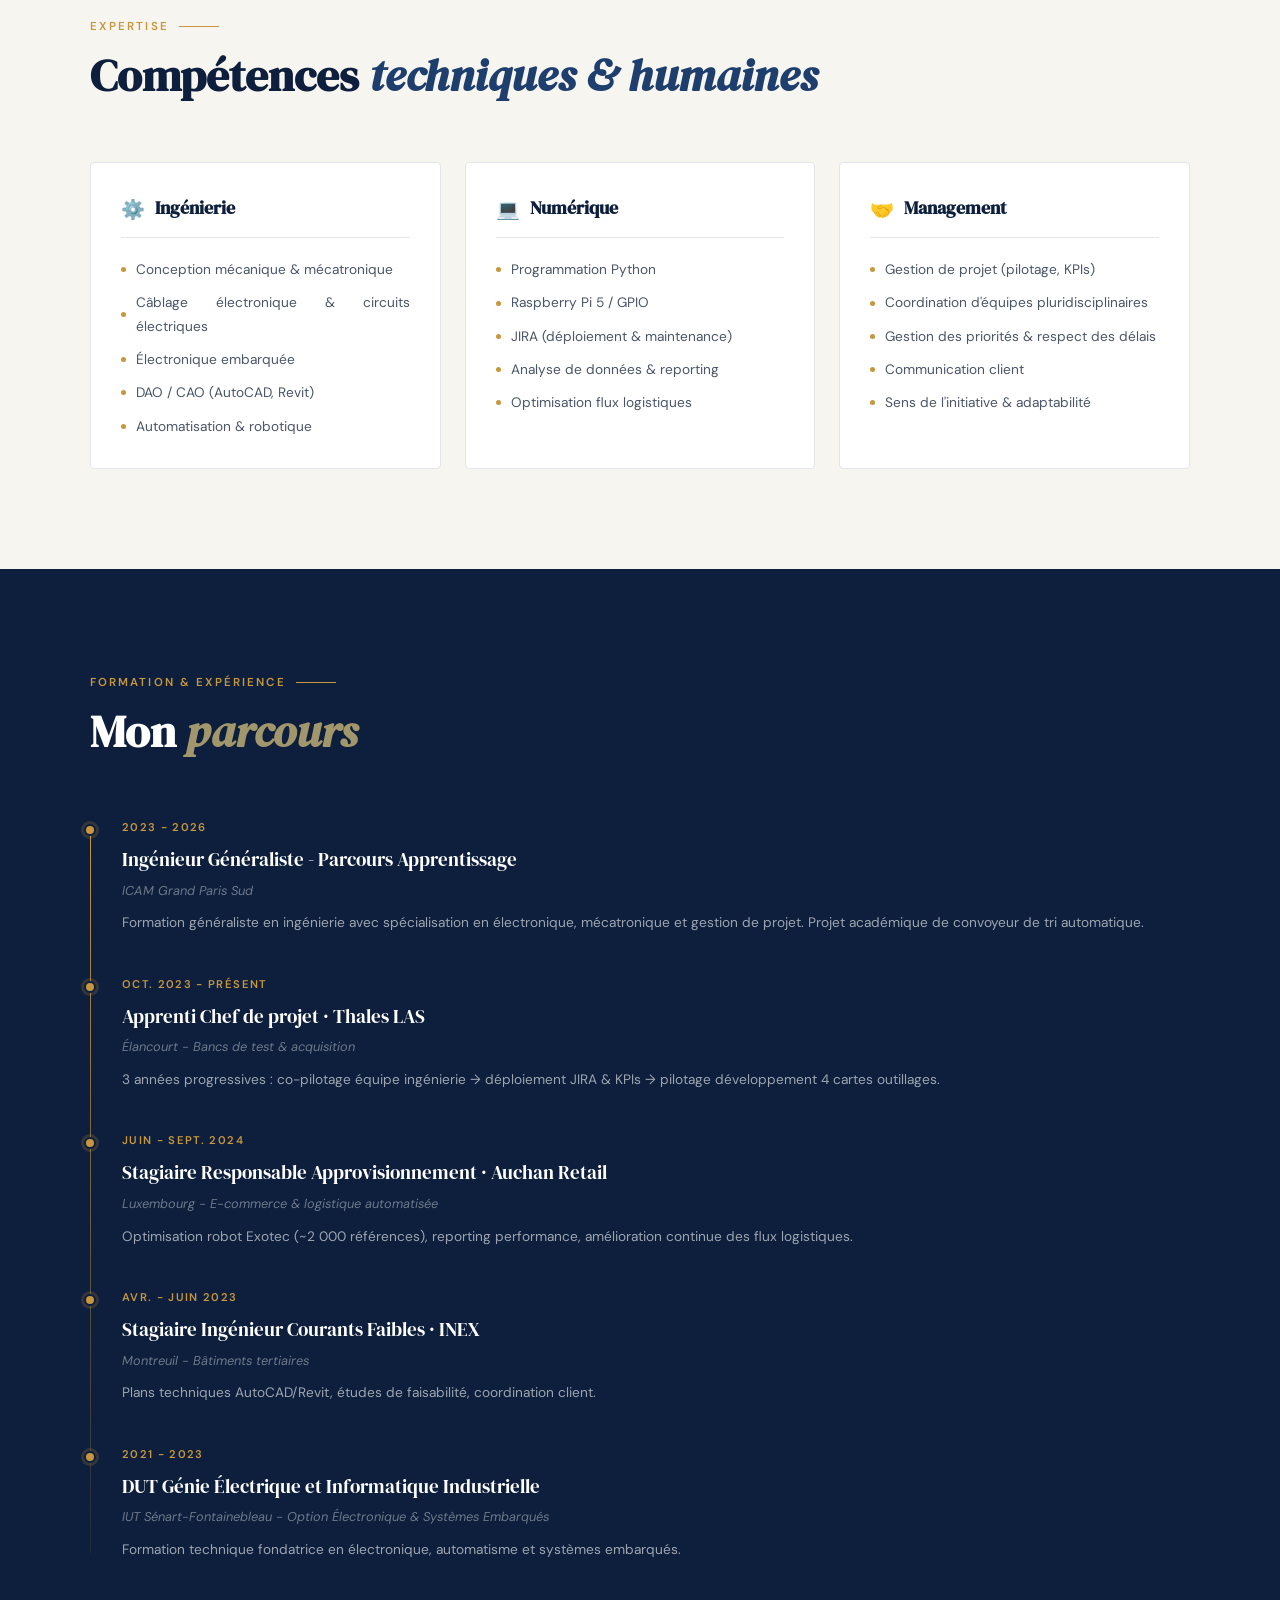
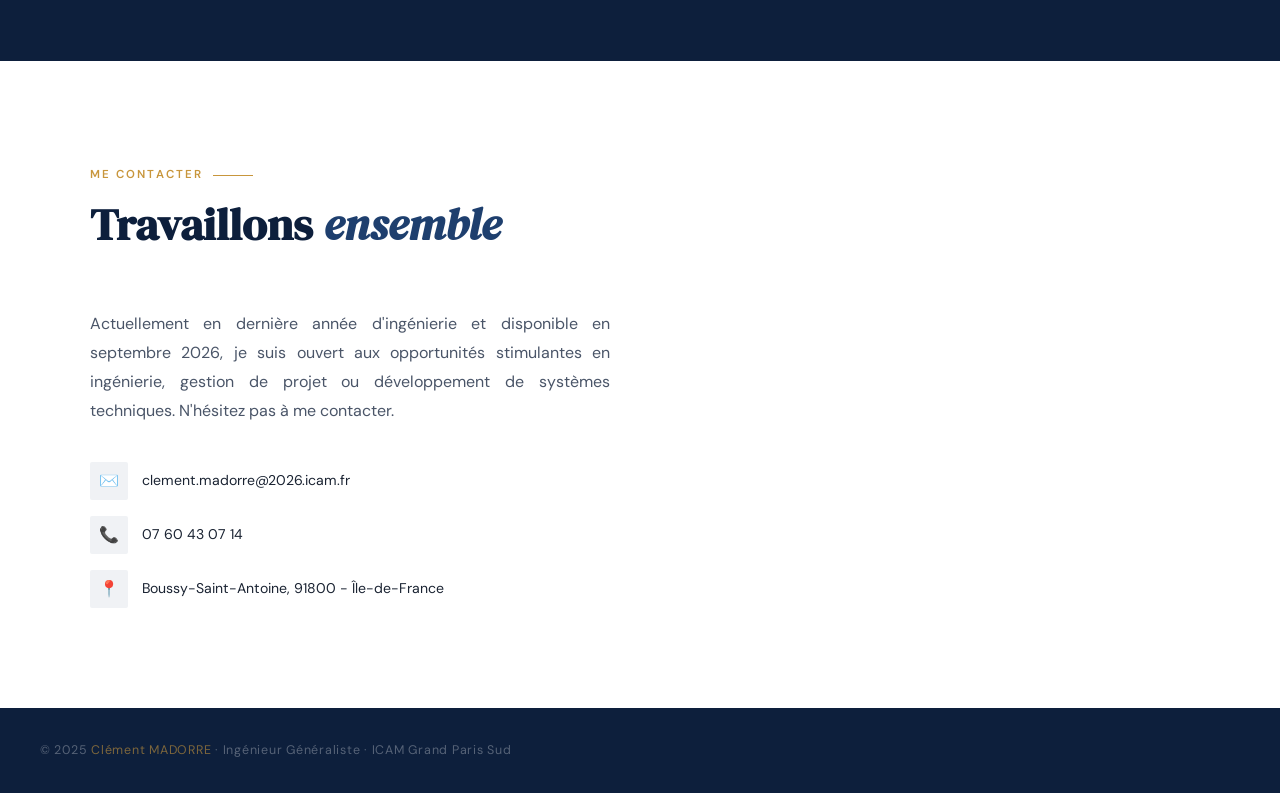
==== commit bc07bf27: "Update index.html" ====
--- a/index.html
+++ b/index.html
@@ -978,6 +978,9 @@
             <li>Reporting de performance et suivi d'activité</li>
             <li>Amélioration continue des flux logistiques</li>
           </ul>
+          <a href="Page_WEB_AUCHAN.html" class="project-link">
+            Voir la page projet →
+          </a>
         </div>
       </div>
 
